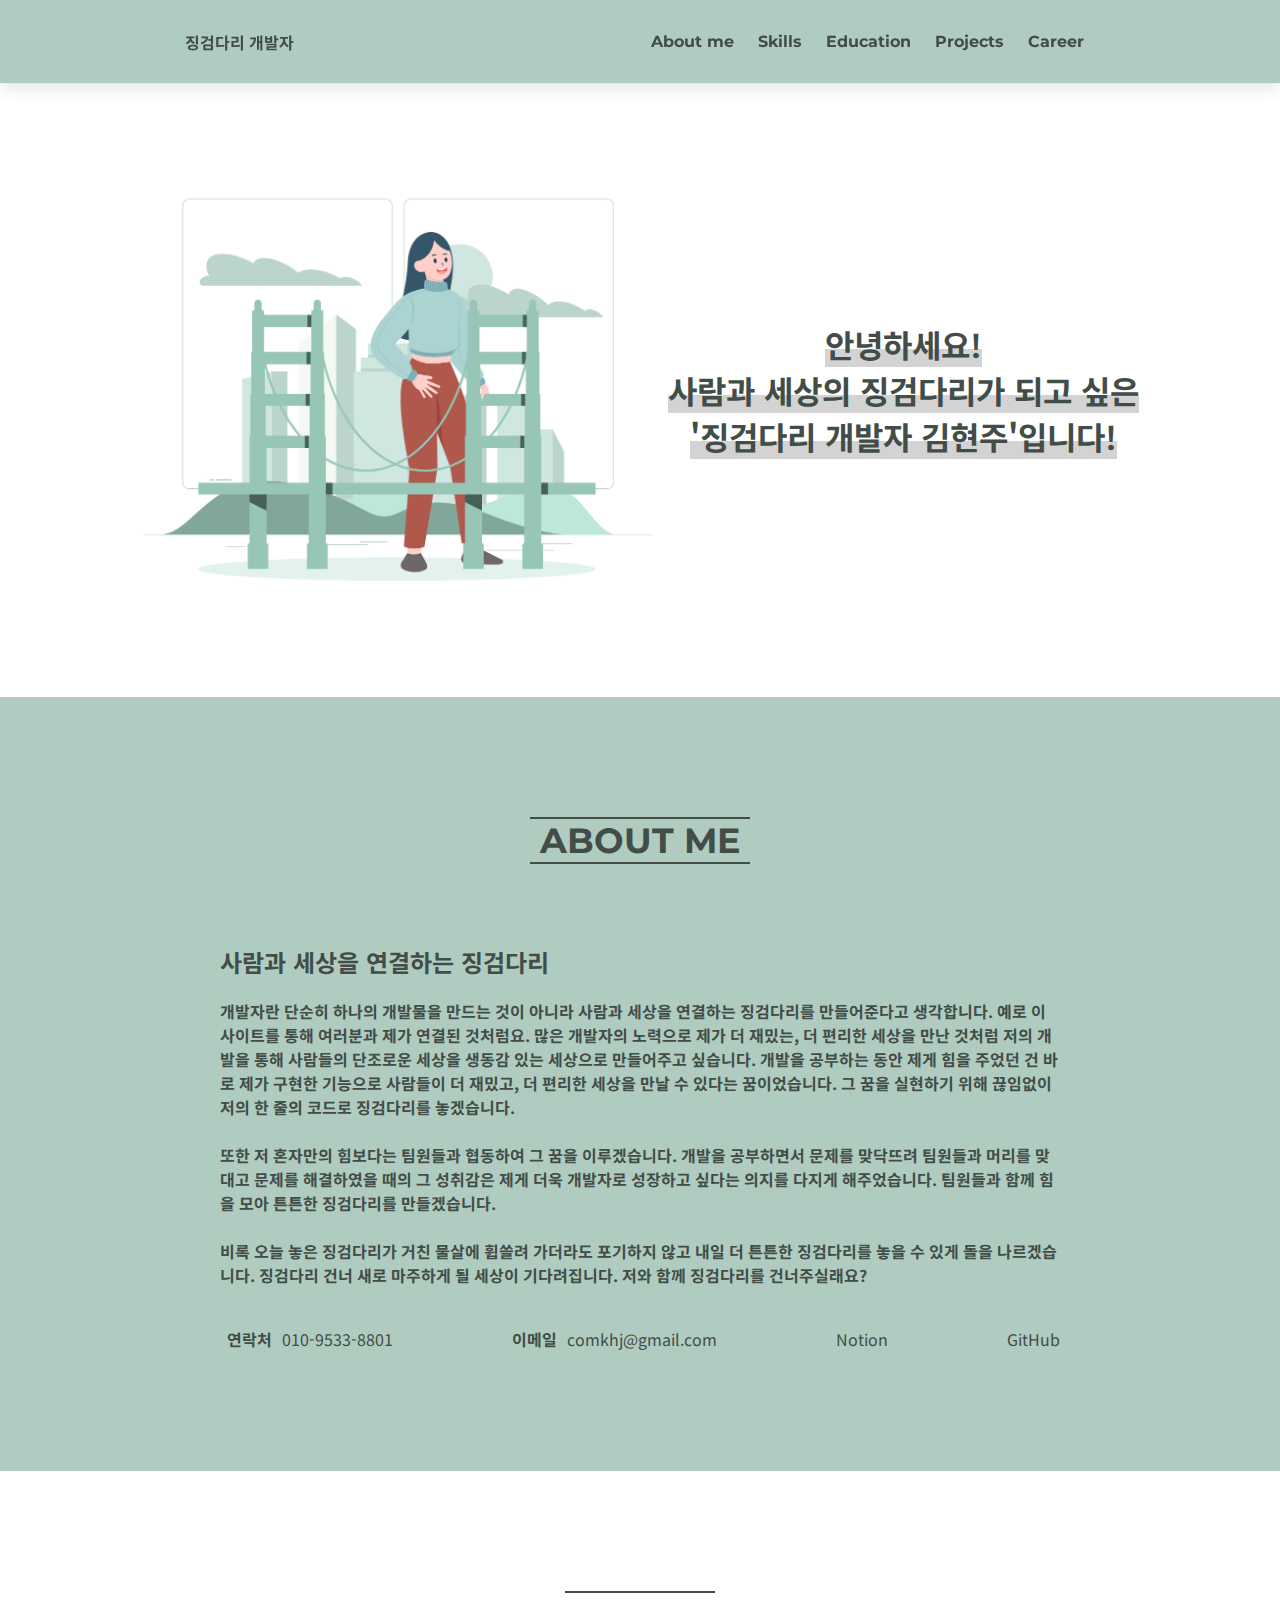
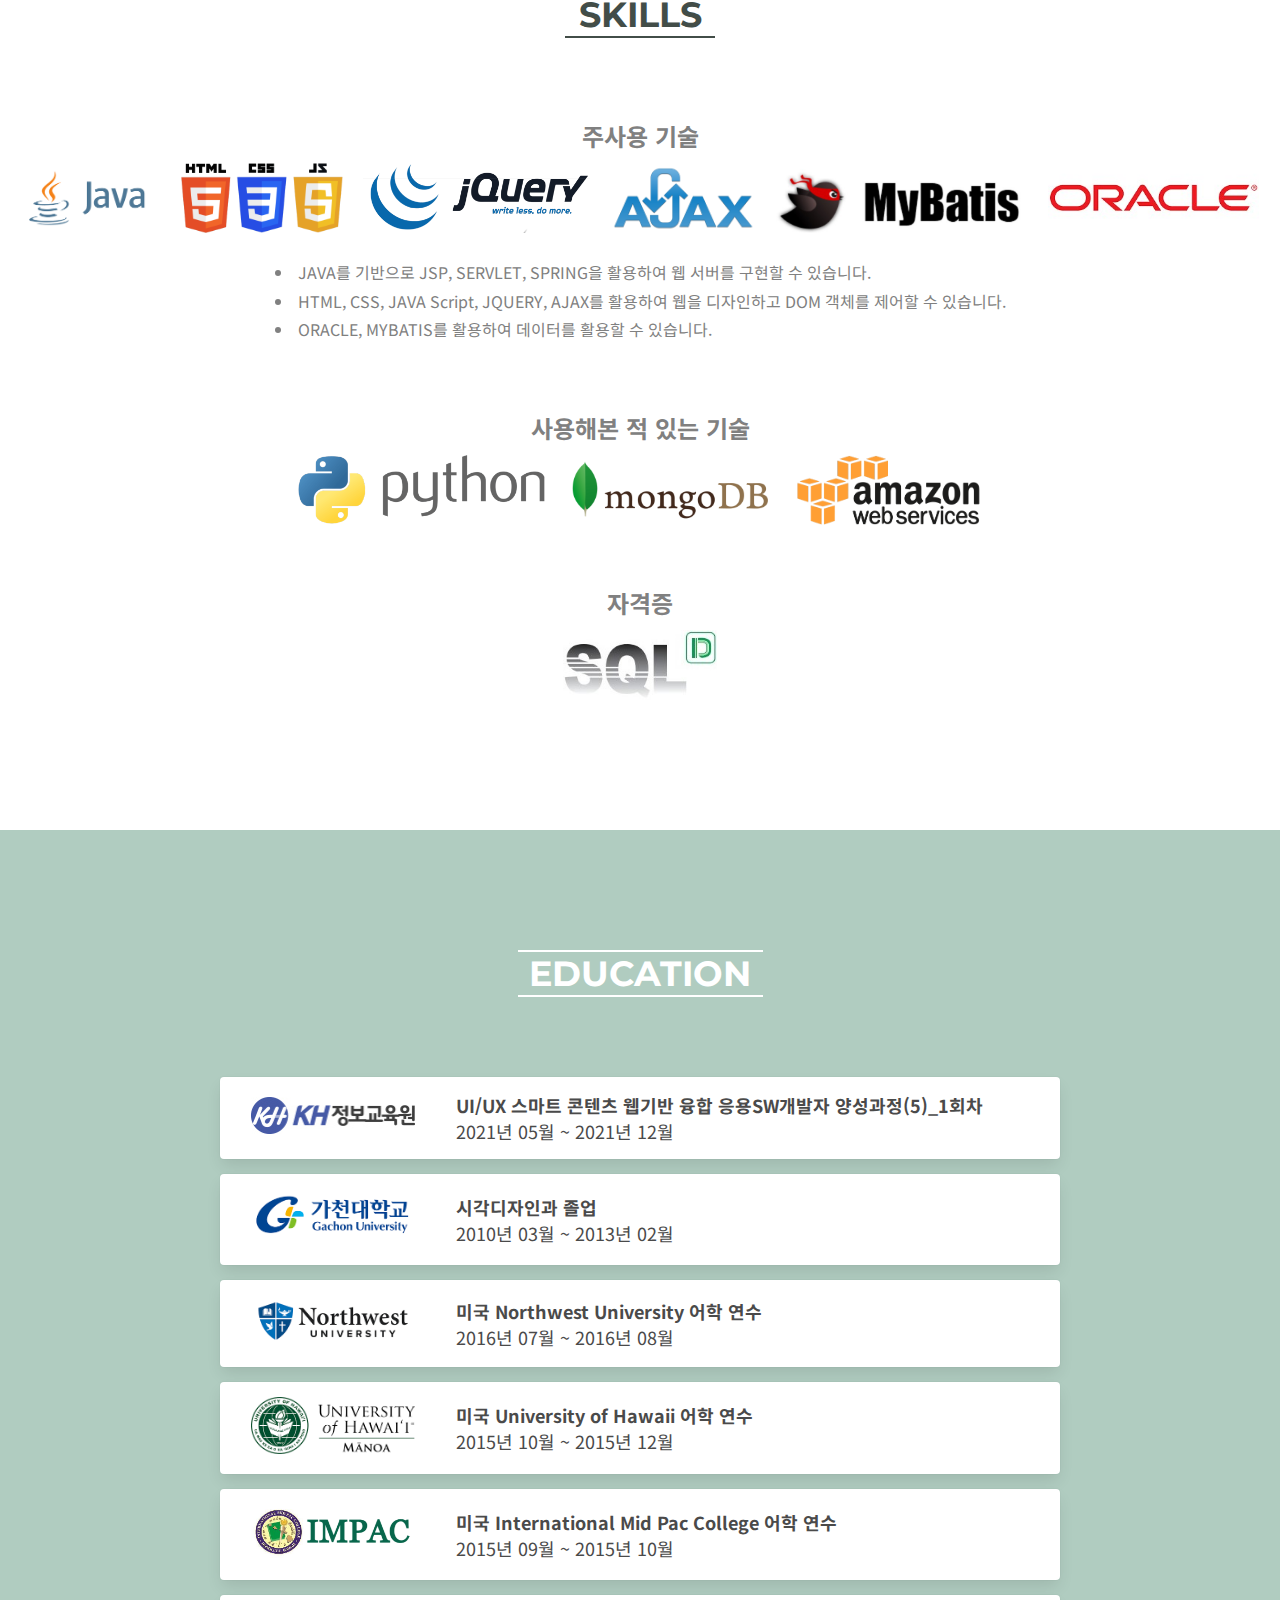
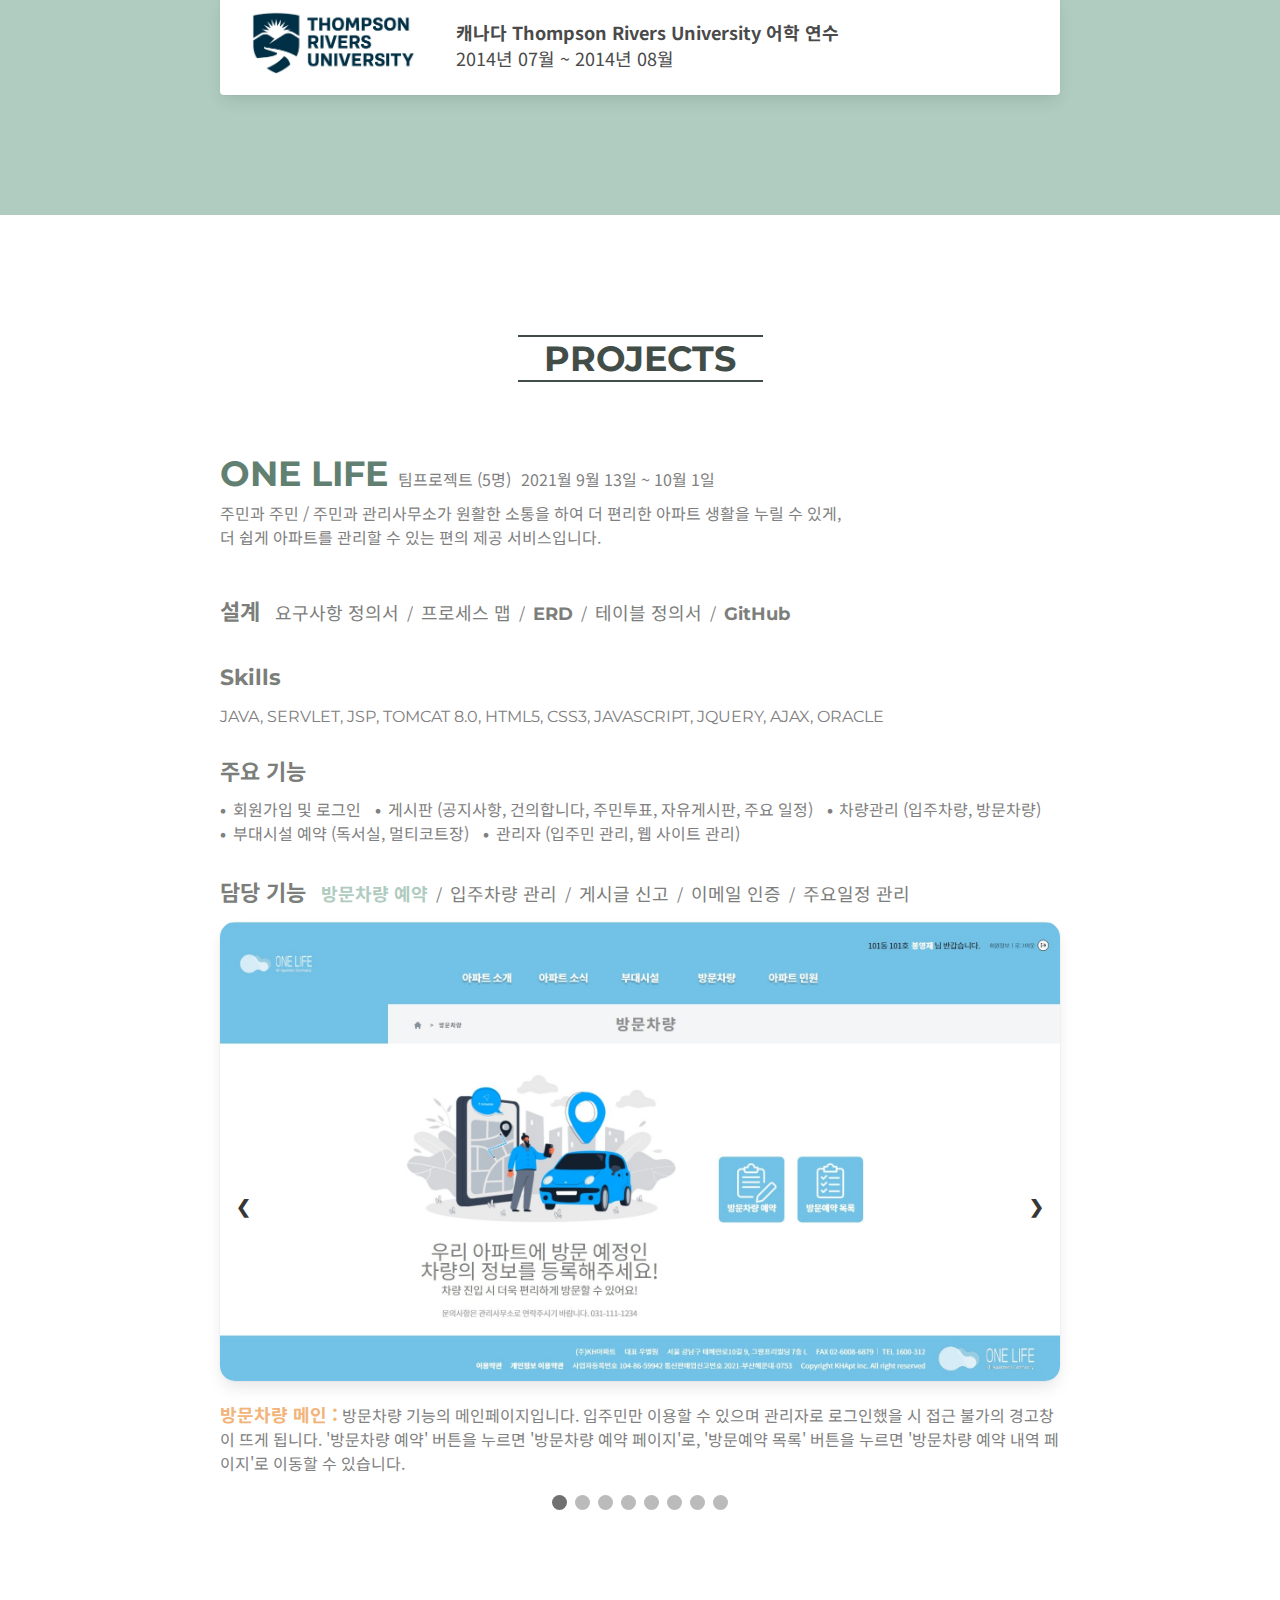
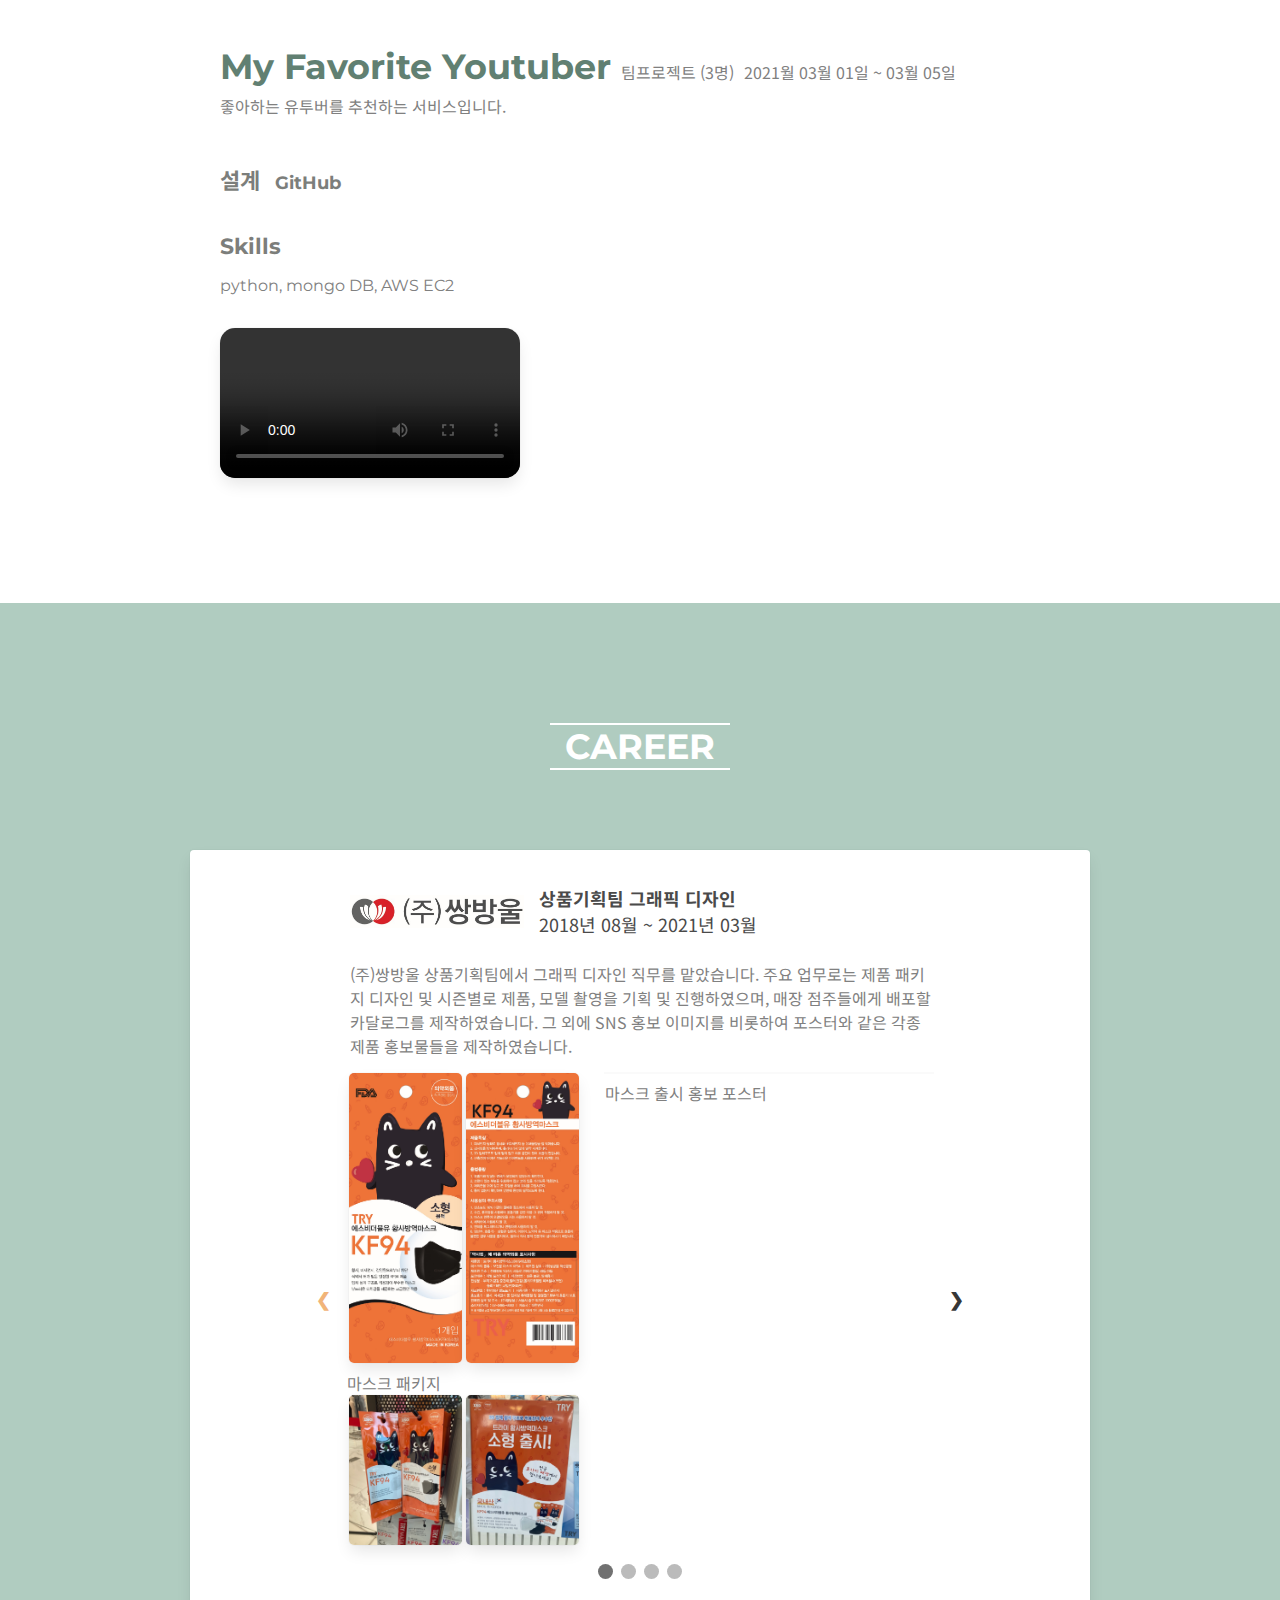
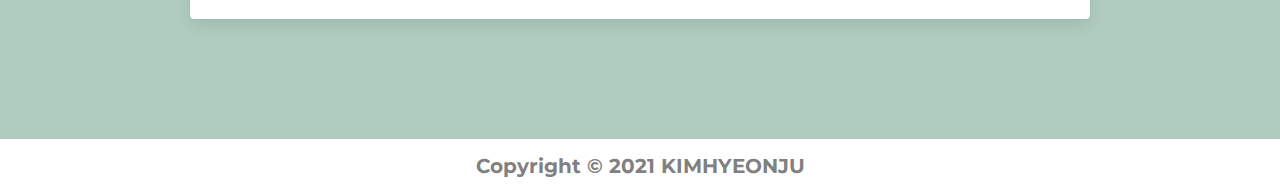
==== index.html @ 93ad5b2a "20211114" ====
<!DOCTYPE html>
<html lang="ko">
<head>
    <meta charset="UTF-8">
    <meta http-equiv="X-UA-Compatible" content="IE=edge">
    <meta name="viewport" content="width=device-width, initial-scale=1.0">
    <title>징검다리 개발자</title>
    <!-- bulma -->
    <!-- <link rel="stylesheet" href="https://cdn.jsdelivr.net/npm/bulma@0.9.1/css/bulma.min.css"> -->
    <!-- fontawesome -->
    <script src="https://kit.fontawesome.com/1be9c91961.js" crossorigin="anonymous"></script>
    <!-- css -->
    <link rel="stylesheet" href="resources/css/indexStyle.css">
    <!-- 구글 폰트 -->
    <link rel="preconnect" href="https://fonts.googleapis.com">
    <link rel="preconnect" href="https://fonts.gstatic.com" crossorigin>
    <link href="https://fonts.googleapis.com/css2?family=Montserrat:ital,wght@0,400;0,500;0,600;1,300;1,400;1,500;1,600&display=swap" rel="stylesheet">
    <link rel="preconnect" href="https://fonts.googleapis.com">
    <link rel="preconnect" href="https://fonts.gstatic.com" crossorigin>
    <link href="https://fonts.googleapis.com/css2?family=Noto+Sans+KR:wght@100;300;400;500;700;900&display=swap" rel="stylesheet">
<!-- jquery -->
    <script src="https://code.jquery.com/jquery-3.6.0.min.js" integrity="sha256-/xUj+3OJU5yExlq6GSYGSHk7tPXikynS7ogEvDej/m4=" crossorigin="anonymous"></script>
    <!-- 프로세스 맵 -->
    <script type="text/javascript" src="https://viewer.diagrams.net/embed2.js?&fetch=https%3A%2F%2Fdrive.google.com%2Fuc%3Fid%3D1Ik2FrjjGtsUY9685zKEGr3GtQRk9c-OG%26export%3Ddownload"></script>

</head>
<body>
    <header>
        <nav class="navbar">
            <!-- Logo with text -->
            <div class="navbar__logo">
              <a href="#jumpHome">징검다리 개발자</a>
            </div>
            <!-- Menu -->
            <ul class="navbar__menu">
              <li><a href="#jumpAboutme">About me</a></li>
              <li><a href="#jumpSkills">Skills</a></li>
              <li><a href="#jumpEducation">Education</a></li>
              <li><a href="#jumpProjects">Projects</a></li>
              <li><a href="#jumpCareer">Career</a></li>
            </ul>
          </nav>
          <a class="anchor" id="jumpHome"></a>
          <div class="topMargin"></div>
          <div class="introWrap">
                  <img class="introImg" src="resources/images/bridge-girl-01.jpg" alt="">
              <div class="homeIntro">
                  <!-- <h1>Hello! It's me! 김현주!</h1> -->
                  <h1>안녕하세요! </h1>
                  <h1>사람과 세상의 징검다리가 되고 싶은 </h1>
                  <h1>'징검다리 개발자 김현주'입니다! </h1>
                  
                </div>
            </div>
    </header>
    <a class="anchor" id="jumpAboutme"></a>
    <article class="aboutme">
        <div class="aboutmeDiv">
            <hr class="aboutmeHr">
            <h3>ABOUT ME</h3>
            <hr class="aboutmeHr hrBottom">
            <h2>사람과 세상을 연결하는 징검다리</h2>
            <p class="motivation">
                개발자란 단순히 하나의 개발물을 만드는 것이 아니라 사람과 세상을 연결하는 징검다리를 만들어준다고 생각합니다. 예로 이 사이트를 통해 여러분과 제가 연결된 것처럼요.
                많은 개발자의 노력으로 제가 더 재밌는, 더 편리한 세상을 만난 것처럼 저의 개발을 통해 사람들의 단조로운 세상을 생동감 있는 세상으로 만들어주고 싶습니다. 
                개발을 공부하는 동안 제게 힘을 주었던 건 바로 제가 구현한 기능으로 사람들이 더 재밌고, 더 편리한 세상을 만날 수 있다는 꿈이었습니다. 
                그 꿈을 실현하기 위해 끊임없이 저의 한 줄의 코드로 징검다리를 놓겠습니다. <br><br>

                또한 저 혼자만의 힘보다는 팀원들과 협동하여 그 꿈을 이루겠습니다. 개발을 공부하면서 문제를 맞닥뜨려 팀원들과 머리를 맞대고 문제를 해결하였을 때의 그 성취감은
                제게 더욱 개발자로 성장하고 싶다는 의지를 다지게 해주었습니다. 팀원들과 함께 힘을 모아 튼튼한 징검다리를 만들겠습니다.
                <br><br>
                비록 오늘 놓은 징검다리가 거친 물살에 휩쓸려 가더라도 포기하지 않고 내일 더 튼튼한 징검다리를 놓을 수 있게 돌을 나르겠습니다. 
                징검다리 건너 새로 마주하게 될 세상이 기다려집니다. 저와 함께 징검다리를 건너주실래요?
            </p>
            <div class="contactInfo">
                <div class="phone">
                    <i class="fas fa-phone"></i>
                    <p>연락처</p>
                    <p>010-9533-8801</p>
                </div>
                <div class="email">
                    <i class="fas fa-envelope"></i>
                    <p>이메일</p>
                    <p>comkhj@gmail.com</p>
                </div>
                <div class="notion">
                    <i class="fas fa-pencil-alt"></i>
                    <p><a href="https://comkhj.notion.site/KH-70aa231747044fb5869bf9d9c6d5b7dd" target="_blank">Notion</a></p>
                </div>
                <div class="contactInfogithub">
                    <i class="fab fa-github"></i>
                    <p><a href="https://github.com/hyeonjumango" target="_blank"></i>GitHub</a></p>
                </div>
            </div>
        </div>
    </article>
    <a class="anchor" id="jumpSkills"></a>
    <article class="skills">
        <div class="skillsDiv">
            <hr class="skillsHr">
            <h3>SKILLS</h3>
            <hr class="skillsHr hrBottom">
            <h2><i class="far fa-file-code"></i> 주사용 기술</h2>
            <div class="mainSkills">
                <img src="resources/images/java.png" alt="">
                <img src="resources/images/htmlcssjs.png" alt="">
                <img src="resources/images/jquery.png" alt="">
                <img src="resources/images/ajax.png" alt="">
                <img src="resources/images/mybatis.jfif" alt="">
                <img src="resources/images/oracle.jpg" alt="">
            </div>
            <div class="skillExp">
                <ul>
                    <li>JAVA를 기반으로 JSP, SERVLET, SPRING을 활용하여 웹 서버를 구현할 수 있습니다.</li>
                    <li>HTML, CSS, JAVA Script, JQUERY, AJAX를 활용하여 웹을 디자인하고 DOM 객체를 제어할 수 있습니다.</li>
                    <li>ORACLE, MYBATIS를 활용하여 데이터를 활용할 수 있습니다.</li>
                </ul>
            </div>
            <h2><i class="far fa-file-code"></i> 사용해본 적 있는 기술</h2>
            <div class="subSkills">
                <img src="resources/images/python.png" alt="">
                <img src="resources/images/mongodb.jpg" alt="">
                <img src="resources/images/aws.png" alt="">
            </div>
            <h2><i class="far fa-file-code"></i> 자격증</h2>
            <div class="certificate">
                <img src="resources/images/sqld.jpg" alt="">
            </div>
                <!-- <ul>
                    <li>Lorem ipsum dolor sit amet consectetur adipisicing elit.</li>
                    <li>Lorem ipsum dolor sit amet consectetur adipisicing elit.</li>
                    <li>Lorem ipsum dolor sit amet consectetur adipisicing elit.</li>
                    <li>Lorem ipsum dolor sit amet consectetur adipisicing elit.</li>
                    <li>Lorem ipsum dolor sit amet consectetur adipisicing elit.</li>
                </ul> -->
        </div>
    </article>
    <a class="anchor" id="jumpEducation"></a>
    <article class="education">
        <div class="educatoinDiv">
            <hr class="eduHr">
            <h3>EDUCATION</h3>
            <hr class="eduHr hrBottom">
            <div class="eduDetail">
                <div><img src="resources/images/KH_logo.jpg" alt="KH_logo"></div>
                <div>
                    <p>
                        UI/UX 스마트 콘텐츠 웹기반 융합 응용SW개발자 양성과정(5)_1회차
                    </p>
                    <p>2021년 05월 ~ 2021년 12월</p>
                </div>
            </div>
            <div class="eduDetail">
                <div><img src="resources/images/gc_logo.png" alt="KH_logo"></div>
                <div>
                    <p>
                   시각디자인과 졸업
                    </p>
                    <p>2010년 03월  ~ 2013년 02월</p>
                </div>
            </div>
            <div class="eduDetail">
                <div><img src="resources/images/northwestuniversity.png" alt="KH_logo"></div>
                <div>
                    <p>
                   미국 Northwest University 어학 연수
                    </p>
                    <p>2016년 07월  ~ 2016년 08월</p>
                </div>
            </div>
           
            <div class="eduDetail">
                <div><img src="resources/images/UH.png" alt="KH_logo"></div>
                <div>
                    <p>
                   미국 University of Hawaii 어학 연수
                    </p>
                    <p>2015년 10월  ~ 2015년 12월</p>
                </div>
            </div>
            <div class="eduDetail">
                <div><img src="resources/images/impac.png" alt="KH_logo"></div>
                <div>
                    <p>
                   미국 International Mid Pac College 어학 연수
                    </p>
                    <p>2015년 09월  ~ 2015년 10월</p>
                </div>
            </div>
            <div class="eduDetail">
                <div><img src="resources/images/TRUlogo.jfif" alt="KH_logo"></div>
                <div>
                    <p>
                   캐나다 Thompson Rivers University 어학 연수
                    </p>
                    <p>2014년 07월 ~ 2014년 08월</p>
                </div>
            </div>
            
            
        </div>
    </article>
    <a class="anchor" id="jumpProjects"></a>
    <article class="projects">
        <div id="lb-back">
            <div id="lb-img">
            </div>
        </div>
        <div class="projectsDiv">
            <hr class="projectsHr">
            <h3>PROJECTS</h3>
            <hr class="projectsHr hrBottom">
            <!-- <p class="artSubtitle">저의 프로젝트들을 소개합니다! 앞으로 하게 될 작업들이 더욱 기대됩니다!</p> -->

            <!-- The Modal -->
            <div id="myModal" class="modal">
            <!-- Modal content -->
                <div class="modal-content">
                </div>
            </div>
            
            <div class="proDesc">
                <p class="projTitle">
                    <span class="align-text-bottom">ONE LIFE</span>
                    <span class="align-text-bottom">팀프로젝트 (5명)</span>
                    <span class="align-text-bottom">2021월 9월 13일 ~ 10월 1일</span>
                </p>
                <p>주민과 주민 / 주민과 관리사무소가 원활한 소통을 하여 더 편리한 아파트 생활을 누릴 수 있게, <br>더 쉽게 아파트를 관리할 수 있는 편의 제공 서비스입니다. </p>

                <!-- <div class="domainDiv">
                    <h4><i class="fas fa-check"></i> 도메인</h4>
                <p>
                    <a href="http://www.naver.com">사이트 바로가기</a>
                </p>
                <p class="proAddress">(입주민 계정 - ID : test1, PW : user0101)</p>
                </div> -->
                <div class="planDiv">
                    <h4><i class="fas fa-check"></i> 설계</h4>
                    <p>
                        <a id="oneDefinitionBtn">요구사항 정의서</a> &nbsp;/&nbsp; 
                        <a href="https://viewer.diagrams.net/?tags=%7B%7D&target=blank&highlight=000000&edit=_blank&layers=1&nav=1&title=One%20Life%20%ED%94%84%EB%A1%9C%EC%84%B8%EC%8A%A4%20%EB%A7%B5#R7V1bc9s4sv41qtp9kIsAeH3Uxc7M5h7nTOK8pGRbtjVRLEdWnDi%2F%2FvACUCTQJCERBEDZqa1ZWxJpCn3v%2Frp7QCbff79Yz%2B5uXq8u58sBdi5%2FD8h0gDEKvNCJ%2Fz956TF7KXQQfeV6vbikH9u%2BcLr4M6cvso%2F9XFzO70sf3KxWy83irvzixer2dn6xKb02W69Xv8ofu1oty3%2F1bnY9F144vZgtxVc%2FLS43N%2FTVCDvbN%2F6aL65v2J%2FGDn3n%2B4x9mr5wfzO7XP0qvESOB2SyXq022U%2Br83%2BTb4Cd5ew8Psf0c9mV7KS2V33%2FPZkv47M%2ByX6Nf6BXl951FvyXXc9vN8WHOqm44Oavs%2BO%2Fbvy%2F3o7Qjx%2FTf15%2BPvt0NsQu%2FSKbR3Y888v4tOivq%2FXmZnW9up0tj7evjtern7eX8%2BS2Tvzb9jOvVqu7%2BEUUv%2FjvfLN5pKSf%2Fdys4pduNt%2BX9N3578Xmc%2BHns%2BRWRx79bfqb3jn95ZH9crtZP34u%2FlK4Kvl1e1n6G7tOPCZ6cvern%2BuLec3ZhJQ3Z%2Bvr%2Babmc1H2ueTcCn%2BAEuHFfPV9Hj9P%2FIH1fDnbLB7KXDijzHydf45eOlqvZ4%2BFD9ytFreb%2B8Kd3yUvxB%2BgkjlEkUu5kgomiUiZIXa9Iv4hewr2W%2BHrbF9K2WwXlvNNstyWzc4K7zSx3JbLzkpMZorlsKea5wo0352k9LEfZsuf9C%2F9Hf%2FHGRxPBmM8GLuD4%2BkgRIPRRKD8%2Bmb1%2Ffxn%2FDzjXzeLzfz0bpaez6%2FY9pTpV3mmD%2FP1Zv679hAYvyeavMzvXsbvzq%2BCHSD0MzcFE8BsnvKTi4STSw4t8gahm%2F4wTU9vPIjc5H%2FHo8HYGSQPk57tCKXvxh87Ts42PuT4wihM3wrSj%2FnL%2BAuMz9fxT9fJT%2Bzmo%2BSH%2BL9jL7l5GP8vpD%2BM3CORSCXh00CorS1mhPIBQmGAUH5XhMLRs6Fs0kbNaiswpbbe%2F3HQ2dXHr84jxpv1CXkbU2PoPRui1iQlyi1RhbOCHc8r6QQvDMo3yZ6VXsexhgq%2FxQN09XgwjlJdPaaaOfkBp%2Bp0mqjicdgHO%2BgGpu0g0wy7Hi5nERN7OUmPO0oN4eFaRDc0bREZfxRI9mYlnFT8BTfl47jfrFff5pPVcrWOX7ld3SZq9WqxXHIvzZaL69v414v42Obx6%2BPkuBZxGD%2Bib3xfXF6mOhk6%2FzKF1JDA55ySwBFI4AIUwJ1RAD01CnicEESiEOilABEocDa%2FP2ASxFaYlElARBKQqBsSgE4cIka8OO1ONgE8MvhAsGqPTJY%2B34ZvHsivy7%2F%2BfPJ%2Fo3dnH9zHzWxoJm7aOszBTh7z1jsPcck%2FP3JiRq%2F10eNf3s3Xi%2FjUEkHtgNqjj99O7u7mOJj%2BxN%2Fvhnd%2F47%2F%2BGbrKqV3pfztl5Rs4nEhnX0qF%2F7088yZ%2FluPPN2j68NldjT4Hbyc5XxvjJE2hF0T61eX46v7y4fqFu%2Fz46avneK%2BHP4bG5Bwmj2E9bB15PNcUfRzn478vH179%2FnDrj28eT75cb4bnQ2SCPGqP%2Bed0%2BerNw9Xm7gR9nbxznde3p9%2FyCpYlqXACZwlGUZq%2FzSLULCcwHYTHNDalad48SDUdbWKEyrkW3xNDHb3RpidGm0%2FM0%2FaAHHhXnjZMgsCIhu9FvpTRqjFfas4q1D63ZAGK5jKdwfg4Tb2Fyc%2FV6gppSo75EV%2FXk1RXXmey0ptyUQueV87KVTgFNyqbIzf0yjfpOPXvG6Wm5ZrPldR8vrHiX%2B1z85qPKbyRn6jA%2BE%2BUXiy6cZPtW0BZIVaZZDBG6VUo%2BVjyijOIJlSJjpxEyyYVDcKq%2BBErZKRFjfhXoCQxSmsikwE5EfWuzhoSCviChAvo3BDQuZECnXu9%2FPL%2B9NWPMH6MD5%2BuXm7C5VkEYSl6FfJ4ukqpCHvBUVT45%2FGUPHIK%2F7BWXeu1K7Pa5poQFFrmmvhi1YhiiMJU0cSKaeSVSqdh%2BiKstsaJhopADSgAlLKol6%2FIOm1LsLpI6UZuWU5YQGSOlFgg5WEHxcgnHAiEiOKkNSj2RXV12DVYz%2BWshS9KgdYarA9BR1I1Q%2FVTajy2%2BBDQkcuctFRFVUJEQETmOFGW40y3FZUiTtEpFmkvPkb2APSCXu0ViPbZ0qhqf5%2BOaejm6Airdv5kaTO%2F%2BjP5c%2FZw97g%2BHc5%2BfRk%2FDH%2BcG4JGdhm8utNXn378urifP7xb%2FF%2F04eXx63AzBKgDHgdSTZz00p1bPAiKyjnhPDNS2eNBCBen8Ze0bvIAD8xMj4e1%2FEN6yz844jwu5fzzdrz%2BdBz8WV4Pr38Pr89H68vow9BMqcFa%2FjFmHEDimIb0qCFO8dDBrxl2IrRSUsnKBw3QGuBenhvVpHaQR7g7V2RzlKgWt%2BFZ3UAwTaVLWquWOpkrhQujNJs0ocmOKO2lin%2BN6jJIErX4q9XthjI0ik9ufL2c3d%2FTS7MAkDUgpyEhayZO3r5ezy4XMcuycHCAyVX6jwsT49dP0n%2BK4gSCWVaDEYUwHioFClQ4VNf%2BQYyb2SZl5whbUn8BDwfQZvAhmjIh8NP0pveqe8oodw7bUcZwe3ZgE2mMgTXqnppL3FODNUkSVCNRU%2BoHj3mCWXcgC9IReqxO%2BTWcXJoiDP3UEchKsECjnvbjDBB3nB7ReJwgpt8IltQ6OESdMm%2FULMi3SrXAMDBQQKIwLcylOfHxFEqX24xsFZSTVmmqMzJ8PZY7ZoeWusO0iziKkhKG%2BeN0icnjBGEgRpWTEuRd9wAQhLkuPklAHXQrvxZLEnp1WBJ1LUMgK%2BAna6eK9gc8GuVgvP2wRh6pxRp1zB87gp85LOAzQLAe%2BeT6ZVVgHCBYYWifgU8NlEQYlympE%2FgEUlIE3Rw47gn7XDOQRtwTSAFfoMBhw55QwHlMGmFPdQZcDeoJsk7Ns3d6g33iQbhasU8g9cK%2BeKaV51%2FMhNTp6EZP1NgoSzgRcliUqc09NdeMjLXs1D53Q6bEeFJEyDH5gekcEzhfDUwyZWFGZi5IEkhYeJ4h4P3oPU9g8FNFcCg2qpwUUqvZ%[base64]%2BBsca2xkvKiUnocT%2FICeh6fWOKb0PHjMZlzdLt1WafKAfdnKIVntykaQFWZVvESdBVRxbceMZvW7E%2BqRRiPa5hSlYJOix5vpN0VwTk2VPWFQKdJp62HMGe5NTkm%2F2DFl1yh2ynsv200WE4fP1oqdcZ%2BNFwtsXCwQNGlUkJPby1Gy4HXrG0FGApV4df%2BVC%2BpMc%2BFUPeBQ2WvtsZTcBhoBKifdJ4xczqt3eaCKujFvFfwAFHNr%2BOEiaZ1dXEjKSvMYXtk6hC7S%2BkQdaUPTpAXCM2WktYZisTAesT799kQD7kZ49JE6uoWfrt%2FjH1%2FfnXz%2B%2B%2BTuy7sH8uJfx%2FCKS6OOS%2FcweMKSm5S4Q9cJpHhFmVQGQOxgU0itgwbOUeTi0AtQ%2Bt8yQQjujCCguLHtbc%2FipkPcsNsZdV9%2BeHP67tXn079Pbp0Pi79fPjz%2B758DA3iCXxFodQU%2FZ6yQUffUSup%2B2J99T8K32%2FP7O1oHBNs2ba0D8ntgQ504xTpeUVaVTbuhrAnM%2BfNGjusaPnBgaHrCnjitdaT9BKNoADcfc8zfq0Zwz7ON81FvQCb7WwwEhOfwB43BBGufu3k8wijh8qxbZuSnrX99kgpin1RID6YQT%2F4kPWo%2FbavM%2BjfNl9P5E9ZrASrSNZANEEtFUEdyVh%2FP3zJ9ukPXDcqJ75Ct7jF3vOzOux6voDn%2B07SZi3aU%2F1egw%2F3N7C75MT7c2XI5X66u17Pv8R3vCvtqS%2B8VFtk2zjhc%2FJ5fsiGHgklSQlSfq2ZEIUBU0hFSrYKogEWwKZnSWInLpb6xCpIzcKMx3hKMq1PkUqieEFFFT5g%2FiBCzFFMqLyETk7Qxlf4cW97oeDsBFJ7%2BXz0iIHGKne00gGpTrnP2QiwxvJkJgJZ9AujBsDORieBQgzMh24kZEBqOjsjITj6gkXbl5ITj8bbRmQ5ryEg%2BScu16WWjyTbApDp0kr5Y2b7cQL9O9B9HTeyIq0BBananANkunP4qwAjogq3nXHkFGPDLNljzRRtCwFlkUf%2BdHZ%2BCpHg1O58vy8cnDz1cz%2B8Xf2bn6f0SWtGB0PHNvfHAm4KkqOeci9Xt7fxiQ%2B85yHEzEpLRMj3MpYb98vWrq6v7eTfjqBzAFcT%2Bj58rFhjm3l0ReCpOnondvJFbMGrSNosGm4TOJoqvpbiVRDseFZ4FnlcEKdNxNBiFWyht1%2BpViULlxRM5YXQEhLqQSmVY7g5UKpD8PFCVmkuClSpVhC%2B8eWu1RvVMa1SNKtQIDlz%2FfL5cljqSkIrCqcuvd0OOy8VuXc9sdKAxbWK%2BJLZ8hHZ2hEEaMBhPPhFPIk%2BhGYxsRlz2mIaqH4wsnwLJedLGFAh2oKKpIB6laV15AiNflJtF2xNW4fP2Hwsm1S3V84wk8XkHMgJEXWtEjh0ZQK3N7mMuZRLyKIspMSGPCEr4y8zTKwdKNDFpWWZR4HwMLXfQmlnErDxrf%2Blcv5HLydMsVGjnmEynUGFAu2X26f5udluiPstiJOu3hlez74tl%2FHyjRKwYZmWACXGTaG29mC2FV5NPpv9Nb3CfMkByOSJ3v%2FP3kn7fIY32kjeX86tN%2Fub57OLbdcphw4us2Tf5yPr6%2FD84ccrjB0nsMPfzf0v5F4Ywy7NDhZnSsSqJwuaRwkl2iGmTXc22MIV4x9TQbBkrFRAyt8z%2B%2FyQjG3vZQBaI76ZBROegmQo2l%2BmSstqIMy0ioW%2BwFfoGzgEBa91tzgHljGMuB8SRosMcEIJnH%2FMBT8GdgjPkbWqLJhSWy4OHbFBY4RNSWLLjcE0oLDFrZncdMOecFhqLnbNz5OQjdvfVYkr11teL459r4v%2F91yy88YdfR%2BMvr94Z2mnNopR9UnE7dloLXCQllXVjN4oyCZ6psS1qdU%2FdkLkWZ260yVzLH%2FpOQxj98sR8cIAA0mlpABgltPNDg0jtx%2Bbw7Hughwr%2B4I4QlGReMMv976YRd978jaOKqQSVzc5NVwxKe787UtE%2Fluc%2Fv75c%2Ffr4eLf6ax1%2BuP62%2FCS31eRAWcy3a%2BYKNC%2Bk18DObhR1RMqT0jE0qE1rOjawAxqtUoRk64RsT4EtIiTX2CH4I3Vb6%2FSGzWUu6ESCCHI5YwS5OtCow%2B5cHSimfoYJ7sI4epQt8rFx2GAg%2BsV1s8lqug9r1oFBje6s%2FygdmwpBCuwTdRy45kQdjF%2BBztKKPLOV5rIuJm%2BM3aXrjV0HMG7E%2BVCkKYBpuKIcwKgKToAMX58CYFleAb%2B7sX7wuqfeOc%2FDyrPj6bZfGa5OgDY%2BG8cwpcs6RhF1uSJmM6kmTnUzVx%2Fmoxn2bG22BHdjYz1etICABkM6WkVAU6undnHHBGI00A9yzeK4dZyi8UJUWiJc653tW6i3wb3yPM69gmLZrspboNqxoyNjP31bp0eb843GFG7dYz%2FJFvpuZC0IuNGVkCvcVU89OHkeiYWQPnZ2FEUQ%2Fp5YlEH4g7Kgcz2bAYDtq9ZUmGsZSkmBGfu4LDCs2GdFvbmW0fhhauUxOZl3Sn3I%2BN1sqhprAdjmDVR4jCo0F4q4IWq%2BC2mujhzE0Y%2Fwu3f24vX4%2FP3k7eery%2FBi%2BTgEztmAJmuhkQDcPfhFlY%2FvlD325Zk3%2BbMcf75B04fP7mr0OXg7eToGAyAPfCDGDAb4OKwQ9EwfeiCe8oRXO4MONVrW2weLV8GgiJsSFQQao0dQXfaoIatO3TeaBXObCmueeudpduIAwUqW1tRQLLB0qHWTIejq9MjXqePVRp5WP6q81bnDLb67J0Cgkm9xQ1jjSMd%2BN%2B4KEhW5HlTB1StTchqLpqZYmXYKLQvdIeNLr2ZNY7R5olg4Jmy1a1q65xlB%2Bxg0gXbIgSK%2FrkgHLgaHBgML6rBh082%2BDqvkCTcuGpZVdJr26mDHKcf3iPD7i6S36uB8p3V%2BL8ThMCp26uxeRPb4IX3ssVXVhOGQzzdhfjuNsVaX46v7y4frF%2B7y46evnuO9Hv5gKZYiM4OfU%2B6K7scNJOSDkVAHM5jpMLGWGVzl%2BZA9ucHnIIZ6uMHMChpruUG2eU9T8jJ6pk7xc0R5wXlPWXXCbjV33SkV3UgvjdVGbtrukHvjoyQCGGfRQJqJ86YVXj8XK2QobYYiiWOFiDVJjFyK2dxOnsnAKexaCjxBbOXCuH6RgqZ8H%2BG7oQMCRANuR9FAnfPB51MxW14Uh1ii1O%2BUVbpaLu7%2BaZLJXQ4x9LkMEzSyDkJb8bsplR1iRW9%2FFcOaztERwm1bNX%2BCUNeHwIZZK9V2zro949rU8zi3EyQKNaYNYMfUiO3vatVTnS5stPs79rUma1M5td%2BZHIFz3ERBSl8ZO9RIj7lOlky0QsXQW%2FUywmkx5EBC0hWqAjz%2B3mzQ1O9UA%2F2ItRxsWLrAAMhw4qpEqMbJFvuTCgGI27oQwHj8E3GL6ANfQ64Ccvokgh8arkS0QZsi1dI5tlnJo6qfjW4NnRTgwHm3RnEkboq9p8Nz%2FQS6D%2FGsdrRjnTwJSr8K%2F1itBJwj4rBhspQJqMNiBdaxVszECHq7KjDdHZuQ1GOBcIF38i6KDM4Ch9V7GP8g2UBY2xENdn9U%2B%2Bv8HOeosDUplOzfNR00CWYGORFQha0rM6n39mQWGjWV8jQOW2phkoCBZ7VC1ZH7UGWBAr4AiCLuLtIFQOLzfi3ii4kVBUBlimnnQZK8RdjLrIjcUcv0OqZGtpNOqOWyRkkWGyNzlZjq3HGxVz0HRUjtsu4waWok98cr4XwUorHECDTZc28lvF8I5%2FpuUREnswWR26CL098KKS9tCnrnHTFKFLTHr89CfBJAXkG7wiounrm6VtDisJWmtiatGjroiYbGMESxTmkK3qtxx1TI5oO5Yq3Z%2FCcC8AkkVR6WRfhsVR7aQeW1EwE4jTFGdKtOLAuhB03Kkck06JcFV1giDAVpWoXhyaAmZMsneOeR1BrFoaJ%2B4tHJXtQi5P1FNqTWarlOTSOxx273WOIJe3NrGBhHB1h2RscCsDym1wgBKtBC3YYC07oNm7H0vSh4YWn3QHaIrQl9CAEz0k4dWnbAyWAoOi6x2JGD06FBWUcOS1wnmY9MokY0y1uagxvS0ZwjR%2F3cJyUCiCO%2BmQPytKEJ450VnHNufHYuygxrpTDhnYySvc5FfZVuF6FyjlDEDU9jVWV7nQsCOIkCsTrI%2BLUQn26lojLpJngsiLuLfNINu%2Fy9%2BApLx0k3IvbN2ZR0Y0xpfdKNwEPyx5mjcAKFW%2BPEn8hLJEmi4QRSnOLHjPvsyJPAKkOA786MELB0CTo5O1Od%2BXQ3QaEYC4GImYk%2BvQiBiCzoj8h2vRnw2ojFM%2BRqOVJN6ifw7ffHoCC1I4sCDqeYlpsSVCOnFVkirkoUAZpTK1iaAF6znZqzhQaUhdISi%2BNWF45FjRDKqSWUfmCaiyUJjC2mLzTM5RnKvJPRdduHX1ujG7iub7vRZYzfLXq5GyvesCyqGf9sOhASthHGMY9pMDIxuisWFW2ELHxZW0eNdCDkWmwmiFhTbYAFG46D2sPQ8iw19thkWDZ7vp1%2BzgeEgXfVoL2hLFCquqmlD7YamxvLYFz5kcDBpVMz377uHsZY52b1tDt0JyzTaq86gu%2BVb4Icwt2loo6gTFwglJwoGU7yh7M8QCxAo2ytZDqc3mzszwsMcgJJiVER%2FIOtf08EFMe4vXkInLHlNfCoJ7HEaU3Ss46flLSSYpeUzbL9JWlPpNcWt15KUY7TdRls8G4cX9MVX1FhgYaV4x48lxuJ4gMRj17wDTGhxPZXRtIgGumh%2FyZANDtuALBBY9Vyj5KMkePa3%2B%2FOnDigH3JSyhttMbl5P6TYkSCmGXOdxtom287D70CFyXQvdhW5wIb%2BiQAIPdlCDONS%2FY5Y7XPzANwKG75F306oiIyKM52K49L49mGOC8wNzVcvdlzpE0aNdNU0DIudEanrBWjEA1YTwR%2B0azou7iNJo1LjeOJHNNBVcdu4PLFl6%2BOa1DLghXpj2gVBZypMaH0reSWtHkUnycCHfabfStwWnsnTk8G42LdvMC7cGNuLDDkO%2BCVMwFbqqCM3s1Z82%2FYRGT9Zz8NHlp2tD8E3epOcxgHmvDMHY1H2u0pOwycKRapNw3T48wbH8UhuItTpfKsgIgnY4t4cXQjQUO%2B8YiPJOf3usivrQTGm7qh2107gzBCrDXZEG8LQlyVwx2NG0vvsPpsVCRO7yjumZC5h4KZO91n4UGJZBhIOriAUtD995WqVftcto%2Fs%2Ffq7YG8P7lFVH8QeQc%2Fd7%2Bya7y3%2FSPxumaLQUOjmebpGamOVA%2BQ17W%2FP0X%2FYY8QllT8Keru8GiFQOYDSW4zEzMV%2B7AfJ9WQOEJPWTnhDeh8YzCoE2dZi5WBuCje4TGfZNzLZxOfPzGLLRmJ%2FnPZFhY57sOBF%2F9wGLvBvgdEUsZtgbQ9XMzGa7XEepPJVmSLO4iX6ssCpWCXZB%2FSJY7PFD%2BgiAXmAIBy1BrvdEdu2x1FPzsr32qIfuBAfI8ajvthCFrjwZvih0%2BZ8AeyvCimw0l%2FCjdUt2%2F8yJlp5CbzwZSLhBsBGQCtTbhOEbXqeqKyhmstos1LJOpwGh9ncf42sWsuSr7KjwrQcsBTD2ospb4ZMCYnmj796%2F5wdH%2FAg0ln80FgD4ZqDkWtvI5dXd7usv9Pkw0LTt%2FtSpPE9gfkQA5tdaqQpwX5hfv%2BMfyEL%2BgvaJcxVCAyYRDW8UDPaYvaDPCZSesCpJXz2JxwBAlnQRy%2FGAIm5QTblIQOFGIQu9wprQi%2BlosF2%2FrLJ3u63pgI4EGHMaPkKihtc6r819HrFcfTayCiDotm%2B1nTowq%2BKL%2Bt26uQmBbO6O4TGt9HsB7NuzvrdB3%2BNAGCpLTOt7Fic%2F6%2FvqCnKzvm8%2FTa0zdQDA%2FZ6nqbGzkSWwzfqefYlnfW%2BdvneF%2BcGu6XnMgRmYUC%[base64]%2FZ1CrJFdx2GqYSF2zYCfgQLx1Z9wwMJwoqwcWnFh4dqrnU3mv0Sy2yYWAyxBvNYy1BqJks67HZWoB5rOUvcpsO7DxUKs3LNKwg4t33rKwrYRVvII6DkutqcA1tTIymlFsoKqNPX2mVblBU8A0ZWFLLm4SnLjXsFn9ulCf%2BxBVlx0Ywj42Y8MDoQYC9QRBdFslpfutnptkua2HP3E%2F8bSwmHFSCQHdA6RN0Q%2Bld7wgbaolab9lXH8emlO0%2B9QAG3nyeMHI7a7SZY1B7Tc%2BHZtsIzCkNeeUAmtqvCM5whPrwBSbVJ3GZzGdplLiHnMxuXnTXLkgHbe2PLgGvkhhIz%2BrXOt3aNZG9bcGsoy63GBqLWPnc9tybK2i8vy7UkH6peFCK%2BU9J4UHUgW6qaZQhAjcMHonwi0Z7uosfHFkiHv8iwb73JxTIGVpOL9djKjEdGhuxXe1OzhrCCFguwcijZngJMhBUDOgQY6Kh%2BY8lGzlr%2BbS%2B%2FsfhySUtsu%2FASUdtCHlI2LMKhe7fHwgyexGcKFddJlDs%2FnjCNEZqMo7VmwlRFt8mRPejZPOcInKVU7VuXJqUJEJ9s5BIdPs2wQfl3ixKmsmC0EnIx5z7jAOCgrmYr1XqLkiHOcXF%2FVX7oKVXH%2BbK9giQLC3kkgCYgQgWeRrPD0gcTmQNPGBMM0VtruMQ2QfUldQDtGoU%2FaGwQa%2B1z1w9i7Q1WG%2FO7N4zH%2Fd4TCRsYXzcLgF2F0fCJZOKl6RPIjrDVpKAgwx%2Fb1jHFcWxx1zJaS273E2zBbUNr87rOPFr7AMdB16qwZl1nV19KxT5Lbu4sRU8hFs74qQzsG96qYXXMOajmYYCGRkXo53VZrLNnVwU3NOx3DTTBc6TpY5tdhwdSioPnnw18%2FcAErRbefyIdHtDCB%2FhA7OrwqFicmTckZuICtgqoNfvKc1SCC%2BBCW0r1ugBPJXSUhcWY2xNc%2B9yiiRGVv93uLjbv7j6VNJZs9duyBegVO36BcflZrQSVq2rp3rzM2aIAsT74QwQqbOr1h0QQqMEoI%2BguzPBlHSL1KY89USGYR4V4fgkVInMJilyORToAkvhaRlKDTuAkcQKzOmhWweHr4%2Fu3E9hQx8aEZwFo8ZfWOnb4RGCgAbCYEv6gXXY0gBZT2g38z3H%2BudbCgFnUCvwPn0ghAFqCAH%2FQruQotAXhKTcMRAEPeEKAodDqWQJa5jBFSDa5ECo3FHs6lo5DysxCXLUb0sGvz3Zh9KZfgDGwCrwxIjwiMfvNXsBxZKQ8qEEMpae7dyyGIe%2Fb65FCLEih1aB%2FxoZKmnYcts%2BzL6j%2FQK4v8hBQ%2F5HQ4%2B4AHozWlLGe1SvPoH9FDORwFtaFGEhvrmS3KOWgMf8qSIwcphCN0PjteP3pOPizvB5e%2Fx5en4%2FWl9GHfCThAYU586s%2Fkz9nD3eP69Ph7NeX8cPwxzlrby26V%2BDnpHerdOxeEYI4XvFJQ%2FqcuA6uvaS1S1Z3srySQEwg0ymwdNd9ZON8GkJ42w2mqbvKPsBsiFuL5b8%2Fv9%2Bxzy8Xt3O1pa6mStf9Zr36Np%2Bslqt1%2BvjESf8N9pszt7%2FcM3luFHxXeVvEnoLvssA9l%2BKoUfC5S7ATqhV8%2FH40HH4LH0%2FX7xbRu%2BuPV%2Bj992F7Fu2F5cAiA4HHYayvrO6pea1MUo%2BbefSJa4TTsmOmnqcWKGNM8JHP2THz%2BhgbSSfpZ3agsQL8nLFySt1Tl5h9mjgZlLWzOCAPQEZJ6DcWKap%2FJVvEz0nyIKCZXk4PTHD6%2FhwL5E3h74XtYll7R7O1OmaW4bLkmKsTkIXEQKYQ8vzUCKXZq2mSGoIG7%2B6iJa7Xs8tFfNgFR%2Fgq%2FZcWVZfLwusn6b%2FONIvvmrahqGcsz8aSNfI8sku1sOfeiemj48RM0sQognJxsUE9ZtizKUunpm5kLyWEuD46YmNGmZAELO42JySH1%2BBTKzPNwmWshbf2ufXPcS8T2ZzYuMFRyIlNSESxiYgoNQx8qZ4qZrPYXWw%2FqBWGHqWxMZfNiij2rTqbJVziKx4nWHu0TYIdSxUs11D1inZ6TJMfGuur9LbOYDwd5O22tIBFsu1rXMHsYOxu5AaG7S4bh1og%2F%2BP8vl8OKwtxm2NhYyOA4Mcxgslvf86KlauoCmMjykVxAeJMaEZreuGWDjsr6tg283%2BqSVEDlyC1EDD49MUOgdsVyEDaIWC13K0EAoYCUi4LWzW3uVZaxHA0tnNZTSKbOEEjz3obyVvZ%2FwCZXtplGdJoNWuupBbVT2vPDJCUYVEAMH3PvHIcheSIx9AHQIN%2BFBx5olWNuvLLwVWzFfTiet0gStf6TmQ0oK3kMnd3dmqm%2B28%2FfS0xC5irbGOOFrAro3eOFpHNDBK7khcEygyCAsNKZFRTutusnwRqb5wEPTkubzSBBGuUYAJjQWyD4bVE94YOPuKT7YDqDWHV25mcQfGsAM0FAbP91HUhCkUTGJiOK6HJ64Kuu72M%2FeTVr8QvXc7u7xcXdXyuPFdb1GLu9NWnH78u7ucP7xb%2FF314efw63DAsSaMSKxxyHYa1dVQkLIwhmCNfpsGFqAhINrFVFdt78RKpKsKK%2FxTft4Y15LUUzElUgySsRgTub4hdgIXhfKhdGQ9wmn5sGE8SVXycImZp40J%2FS9AkwlyWj2yjD3P6GIpIaoqjMj0KQqSZ54gT92fK3jmA2o%2BHjlgBLIeaQlFmBLk6%2BQgE9UQVk7fNFW8gPyCGib0UPA%2BVCyixH4RNi12lN1pHIU56DodCJHKtoxA0wKxRgzW5rs1tAGz1vEwbgH6YgisLiHVlI31NTjIhyBN1tcsl%2BuT9ZOh2KJArRqhyZcFdKaIiV86iu3Sq2MyispiAnrKoGwIs6utlUR%2BJ%2FHcw0Ra0dgH%2BoCWjYogv4Os9FoJ0GnQrWGpzAGwQyiaOlAfdYKuzmQm6zIbkduOs8I7ybkdZ0qgfm76nhApjD7yQk1CZi3wXNV4koBWEi1rrApDtegZugVgI%2FF629MvuxQwRD2FVzwy1p%2FvkGlLEbKCHzWcDFSzMsthOy7a%2Bs3KKJclxb59s3kHIiMs3Pvs6V8o55z759Q9%2B%2FfWz%2B%2B3bi1cnN%2BTL26fS5A%2FtmwHPQ3mX%2F55WL%2BCtXoBwo9VrvqgjqwdvxRkjtgBnkk62VdugfbW63bCRtez3nRTsLpIbuAICBLRu0BTozqwbNNheTOkqPnZzDga%2FncKPXOMOhoJB3PY6GCy%2Bb04EKO9GakcUDMjFeDAa0YaeZN5kNnR7VGjBcVsPqzIlGq4AcvFd87532A0QVPXYq908kE7ETNaPVz%2Bhux2BxYpiRaPGIYw100Ff5fnU%2FZxPF%2FMAvNDxm5xP8SI%2F0JOLh8LJSaLVRyxgpH2cef9JccZpCmCGmhFy%2FymzHBG7MqRXJhMVCkATeLopptNNk74Uh7nCEwbFzTEPIzo6MR2CCjQj9AtH5CJ%2B4GLgSXvLUdiVuqpc3VkajHEwIBTRK4i2QHZjXkEE1PgFk7F%2FRX9Ps14maOXpN5fgZdMHukrwIvx5fyi1x28ECPipxcqg1KHPQ0t1QKkRal%2FLsTeaY6sVGpk4siuaQ%2BiQY2x5qlhSj8OcRom8hum1Hq69oCtRbj%2Fm8BCYxpJloTszTWiAZ4DdM1BdKvXh6RaEUdIxmfWZZ%2Fs9e%2BkpEm4ta6izKlVRsbQFYGVToiiSRf9EdiWKkNMemmWxMpamil1DlaMKqErjCHHlek%2BFDvN4ixGZ12EH7bfKg0%2FsmpEQVaBP5PeZWMn%2FvA2PmDdjjv8VjDq1mP9lJzUiZFc4zR5852H6VrI9cu1T%2B4fcIhIBa%2BcrjsEu0GEE7Z03UCWqGCT6NAtFOfzxMZdUQHyhpZqItUCrZ5T2o4YtFl8ABlkrLrZIb8WmSplYRSzx9TFH4%2FPdLQ5jVHOlvIrlG41EUTtjow%2FUEyYamadebqCfSj1ckCBiPs3J2OIgjU0e%2BUs4i5FV5iZ%2F8h1aVFhIVNq6PertuD0%2Bn2CDxkK2FAW6kRZZ3wxZt48I8s7GaZmMNO0h6ko2Lhfr%2BcVmsUpmfs9n9xvd4kLMr%2BNC4hC6ZwB2rfmRMFS2VdagqU6xKTpJ5wumKetsLG%2FslW%2FnbpW3luRzYfOx6f0f2ku4vCBCkPmC8Kd5%2Fq4DgcQ7exXVS9myqeYRMDIfoHvVqhrxY%2FFb4wnbh5N%2BDLw%2F%2FTwb838YLo7rGQ8IsC0BgVX6GUkXG5FlgQSCqo1VE9l3WuDYR4njqzUIQflezRInKmV7vKRupEna22H3tEWagCVe9nWc7bgs0DCJ1Vend0OI5pUfOhVEQITmqoJogQ1D%2FnSKCMkWKCSqeVrwvbLET5Bo51yDwz4TmFnNq%2ByT5L%2F5wqJkBQ7zxXvuiIsqXzaPlCdHO9AjtvR5WOVlSXc5Icv2C%2BZPXhUF08xsGraMXQ2DMIrZp1%2FzzrNPgpBZkH3Ch9yAkUuAhKzYVUlH4Mo2YV0fLu6qld3JVx3CZOmLLJaRK%2F%2BKy%2Fx6j3ZBfP%2Bk6wLRD5yT6k5MK3BRh1oFFlSlF5gPQQEghaA7e9sTzYDItvREI8ShzkJeuqRbon1OoiOeR5Rt743gR1YVDP2cLl%2B9ebja3J2gr5N3rvP69vRbPjaywJZv2kfbXQ27Bb8CAEAAP2csawgfvKiTz8ys0FS5IQE16BulVL5efnl%2F%2BupHOETBh09XLzfh8iwaenaRGcKYTGiTCbcUZ0RYVeYk%2FSFf7yj6UmxCamKv0w2422XI2eSz4iDGcfJXRu427QD%2FOdYVQ99NXbRSNOUU8tRTesk42jbSUF9QcXFRhT9AHNfjtnsS1znCQPwUAEaJDZVRzhxQHkogDC3iTdPRuHmFcJo6bbnHxgqJHFs0XCtD1PJ%2B5uRjXsJG1WuWj1Lo%2BpR%2BB8Zxs2VMLoEnTHCCw3GCW9i6XeQEtnREtXsIWwNAT%2BzqHVaejy1O2dZ1Yptd%2BDWd0k6ZcKscC6B%2BRww4Qlikl80LsOumIDdOSzbW2gY%2Bjeg2KagOWXnuxvKvdU9dP241%2B2HkFYzNmKYZMEOzjHNIiVPuQMRpl5ZQG2njSigxGQGPKQ8CcCYxnNRRMOmujjt4OOaYeXoTVmnK%2B5m7ntWt5LBDPnUTeVrn2dVpwJJxLu%2BUTfmbjOL%2Fov6ctR96Zs%2Fa%2Bfjvy4dXvz%2Fc%2BuObx5Mv15vh%2BQHuKgAdPgygncB4FpkLaEH6mFnAZQV9wPMwZqVrH5s300EaoRUjwArEabVWQnq0khtwbXQBsJu6M5Xkfrn%2F8NNFvx7u3%2F%2F4P%2FdF%2BPj9zyVkaneNzZQzcJEvX354c%2Fru1efTv09unQ%2BLv18%2BPP7vH2m%2B1Bb7KcrH5xkaeiOvo%2Fmk%2FHhj1dl4kNMgR8N6TpO1T3o4Ld9n3JbRfG4bTCi5KHlXRvORAUZTkG7Sz2is18kSTnMrCLd7NsvlJ2dKlhj3SWbV%2BDB8LIkTzwAEpm9h61DfyDYp4FEsgUpIlhInI%2BLCzNDX2Pi6%2BfW%2F09dTdHkcni6C%2B1f%2Fe3u%2BWEP5FeMSaYmgDV3fQyVy%2BSF3E2lR8%2FLdA7lazwsCqgv6wt9ij61KtYOMBAmzmI5g4p3l5KoGdozygXnHtO09%2BfBkO8NIkGSdmTmPeLyJdqD8BSu1l%2BRYwWgh8PhlXDiD2elGkc4PNz7d0uESHB2xcaI7yK5ApMghwn3kxdd1mu%2BmzlqCFBZ9pzdvQRq%2Fmp3Pl2W6zJaL6wQvfBHTZb6OX0jYfXExW47oG98Xl5cZC8zvF39m5%2Bn9Eiag2ia%2BuTceeFOQxnUMebG6vZ1fbOgdE09AWt5aqm%2B%2FfMHq6up%2B3glhIISd%2F%2BPnKp%2B%2FVtaBtDheVoN5RqQKxMqrxD2r5IUno%2Flin02Yc5ICinEXyfOwlHIFnaSulCvUXN1T7epiHpGCPd4RkVGvOAq4G0Uk4m%2B0i3sk3C4UnqtjBYtEF%2Bbs%2BNRiFcvY0pyOLbvHQ20qV8HaFtvKAfD3BMoB8AeNDcKufe6yTUzN2v3d7JYZtum43O6Y4v9yNOEotV9RBlXMLo4fpng9YCqBvyJrg1v%2FDc6UVtzOuIUlbjk8jEJpXEFnaQjSfvxWPwQawBODH2QVNdPbdYRkQtLi0LSv0xNmUgoXdZSEaD8W%2FsDYyFiHYO1z12eJQMwWHS%2Fl0pnayaShqYXKFDkhGK9A2pQvIao7Zmh6bnFeeGqjijFnNguXJssJe%2FeYhY45fj%2F%2B%2BSRBfm9h%2B2Kwmjd8jhNIdwbPK8LBeMIap6HH1XYR3sYepZgTATR0O6IhW%2FdpSJXtOGkkb%2BY5chx%2FUGzoIXhQ29ET%2F%2FJuvl7Eh5ZETS31Iot8%2BuYv5xFbuRSW1K9ytEzIBDD%2BX7Y7xqXdPBkINq%2BYZXn2zAnN26UhLzbPUQl%2FKW8CKgh%2FzBGjKpRh1oJdlb0q5KqKeiDvy44VQujXtnYUslZV3jg3DyW7Jdd6VG4uanFgNfm44p8U%2B6WK3U65Lk1fyY4%2FPZPVuo7OnNrOi53JYwM7hUqH10bVCgkOJboXkYizn3C%2BD6rz5VNI1YcjRvJ7%2Bv1ICG5Y61HYoi8rFm1V%2BR32uRgIDrq11v4JNJ%2BhxsAYkAjqVrCfzwo%2Fw%2F5EC1lQHipVRceCzsNJzOBs%2F%2BHyPZUBA8Q%2FrHjwGcxmcL%2BpjImus8%2BsRZV3XYRLDPCtBi5kRHWOkO%2FS7FlrznQ8jkHQXpy5vXP3pYCKITN8NzNvAfQCRvhdVFXaH%2BvU%2FlAuptIn3dlbpqC9sNAVllOl0DwuXFgTZliaPhCoi%2BEUkNb0AYE7Miqpy%2BvIvjd9ezjibZ3rtqlPQyZbShkqM6MVmzAUpQOO811a%2BSrAQsaQymv%2FhTXfAmiTsIYiaSuwXdoi0N3Sf%2Fv7O75sBOob245R%2B9yHj3cNHR6QZRrr6gOa8Blxtyd5I75DDiKvVrSdLzOysAdoOx%2FxmDZCapx52PUIfR6wF7mcGZL1YoBb8YNwOnZhfDETYDfCjrHi00PYBaLROcgMeAB0AcIfNDaPqPa5nxF21iHsQobLzfF1QJOfVnRd8ETQdYFsMBFiu4RZKpjoDyyKlwDkhKYhUYFZxHg%2F4TQBsDa2F8YRTpU9w2me4TQHDadBDhcvIAeK5vViaVj66hll0I3nURE3CqyAQ7l6xc4Ti8S%2FRFwdYP8QCIGecQVt%2Ba4DXAHK9x5v699yvKgTSMBOyF4gQcjXrhAUWbJsqZbIMqyY4fMMImhHWRz6AGW11iSfNoAg9Hmj5nL1Dvm0%2B56GWJliqwD6PAMHdqiSiRgf4wIKAN92lcJOh%2BnV1s0tEXOfU7x7D9PjGUS4kSJvO%2FQJ%2BHdUedpvx%2BtPx8Gf5fXw%2Bvfw%2Bny0vow%2BVMz24vYqKh41bmqJn%2Bu4QVnU%2FUgrVB%2BmwOGV48DvGYpqBFz85ylPOO4ljUPi8o0dfhlSD13CUNQVl3Qjww0twVEqxsCa1dQsR%2BYt8JB4%2FI7TfFScDrF8Ef59crqce9%2FOjq%2Fuf63eTmeLmZmtAVLSBT6urJFGlkiX5%2BIyyRlgpWZQH3cFcrBa4ao72IZYieWvMbQ4z7h8eR43ejx3aYyJl5Fs8P7iBezt1ile4BBMXhpQN24pJHg%2BbimrUl9oj0uQ2uR0HS%2FwyUQ3nWedz9gYJcHv2GHrqvItmAGNiCM%2FjdHZhfbpCOSwVmkdSgK%2FHw2H38LH0%2FW7RfTu%2BuMVev8d1L3V2%2BLpASO2BmzU223jBBN85POuZIc6O%2F51vUoqn1s5iQ%2Fj5vXqMkFqHv8%2F" id="oneProcessBtn">프로세스 맵</a> &nbsp;/&nbsp;
                        <a id="oneErdBtn" class="engFont">ERD</a> &nbsp;/&nbsp;
                        <a id="oneTableBtn">테이블 정의서</a> &nbsp;/&nbsp;
                        <a href="https://github.com/hyeonjumango/onelife.git" target="_blank" class="engFont">GitHub <i class="fab fa-github"></i></a>
                    </p>
                </div>
                <h4 class="engFont"><i class="fas fa-check"></i> Skills</h4>
                <p class="engFont">JAVA, SERVLET, JSP, TOMCAT 8.0, HTML5, CSS3, JAVASCRIPT, JQUERY, AJAX, ORACLE</p>
                <h4><i class="fas fa-check"></i> 주요 기능</h4>
                <ul>
                    <li>회원가입 및 로그인</li>
                    <li>게시판 (공지사항, 건의합니다, 주민투표, 자유게시판, 주요 일정)</li>
                    <li>차량관리 (입주차량, 방문차량)</li>
                    <li>부대시설 예약 (독서실, 멀티코트장)</li>
                    <li>관리자 (입주민 관리, 웹 사이트 관리)</li>
                </ul> 

                </div>
            <div class="chargeDiv">
                <h4 class="chargeSkill"><i class="fas fa-check"></i> 담당 기능</h4>
                <p class="chargeSkill2">
                    <a class="projectBtn1 firstToggleBtn1 btnClicked">방문차량 예약</a> &nbsp;/&nbsp; 
                    <a class="projectBtn1 firstToggleBtn2">입주차량 관리</a> &nbsp;/&nbsp; 
                    <a class="projectBtn1 firstToggleBtn3">게시글 신고</a> &nbsp;/&nbsp; 
                    <a class="projectBtn1 firstToggleBtn4">이메일 인증</a> &nbsp;/&nbsp;
                    <a class="projectBtn1 firstToggleBtn5">주요일정 관리</a>
                </p>        
            </div>
            <div class="divToggle1 oneFirstDiv">
            <!-- Slideshow container -->
            <div class="slideshow-container">
            <div class="slide mySlides fade">
                <img class="zoomD" src="resources/images/visitCarMain.jpg" style="width:100%" data-hover="이미지 확대">
                <p><span>방문차량 메인 :</span> 방문차량 기능의 메인페이지입니다. 입주민만 이용할 수 있으며 관리자로 로그인했을 시 접근 불가의 경고창이 뜨게 됩니다. '방문차량 예약' 버튼을 누르면 '방문차량 예약 페이지'로, '방문예약 목록' 버튼을 누르면 '방문차량 예약 내역 페이지'로 이동할 수 있습니다.
                </p>
            </div>
            <div class="slide mySlides fade">
                <img class="zoomD" src="resources/images/visitCarRegister.jpg" style="width:100%" data-hover="이미지 확대">
                <p><span>방문차량 예약 :</span>
                    방문차량 예약 페이지에 들어가면 차량정보 입력칸이 표시됩니다. 방문날짜, 차량번호, 방문 목적, 비상 연락처를 입력하면 방문차량 내역이 등록됩니다. 등록한 내역은 방문차량 예약 내역 페이지에서 확인할 수 있습니다.<br>
                    Input에 입력된 값들이 post 방식으로 Servlet으로 전달되면 session에 저장되어 있던 로그인 유저 정보와 함께 DB에 저장됩니다. 등록이 완료되면 '등록 내역 확인페이지'로 이동하게 됩니다. 
                    방문일 input에 선택된 날짜와 현재 날짜를 비교하여 지난 날짜를 입력했을 경우 자바스크립트로 확인하여 경고창이 노출되며 등록이 진행되지 않습니다.
                </p>
            </div>

            <div class="slide mySlides fade">
                <img class="zoomD" src="resources/images/visitCarConfirm.jpg" style="width:100%" data-hover="이미지 확대">
                <p><span>등록내역 확인</span> 방문차량 등록이 완료되면 이동되는 '등록 내역 확인페이지'입니다. 등록한 내용을 확인할 수 있으며, '추가 등록하기' 버튼을 누르면 '방문차량 예약 페이지'로, '변경 및 삭제하기' 버튼을 누르면 '방문차량 내역 변경 및 삭제 페이지'로, 
                    '내역 보기' 버튼을 누르면 '방문차량 예약 내역 페이지'로 이동할 수 있습니다.
                </p>
            </div>

            <div class="slide mySlides fade">
                <img class="zoomD" src="resources/images/visitCarFix.jpg" style="width:100%" data-hover="이미지 확대">
                <p><span>등록내역 변경 및 삭제:</span> 방문차량 등록 내역을 변경하거나 삭제할 수 있는 페이지입니다. Input에 변경할 내용을 입력하고 '변경하기' 버튼을 클릭하면 변경된 내용이 DB에 저장됩니다. '삭제하기' 버튼을 누르면 해당 내역은 더 이상 노출되지 않습니다.
                    '목록으로' 버튼을 누르면 '방문차량 예약 내역 페이지'로 이동할 수 있습니다.
                </p>
            </div>

            <div class="slide mySlides fade">
                <img class="zoomD" src="resources/images/visitCarList.jpg" style="width:100%" data-hover="이미지 확대">
                <p><span>방문차량 예약 내역 :</span> 방문차량 예약 내역을 확인할 수 있는 페이지입니다. Session에 저장되어 있는 접속한 유저의 정보를 읽어와 접속한 사용자 뿐만 아니라 같은 세대에 살고 있는 사용자가 등록한 내역을 모두 볼 수 있습니다.
                    등록한 내역은 방문현황이 '접수'라고 보이며 차량이 방문하여 관리자가 확인처리를 하였을 경우 '완료'라고 보이게 됩니다. 
                    내역 수정은 접속한 사용자가 등록한 내역, 차량이 아직 방문하지 않았을 경우, 방문일이 지나지 않았을 경우만 가능하며, 
                    JSTL의 Core Tags를 사용하여 조회된 값을 판단하여 각 내역의 수정 버튼 활성화 여부가 결정됩니다.
                    이외의 경우에는 수정 불가 안내 모달창이 뜨게 됩니다. 방문일, 차량번호, 신청인에 따라 내역 검색도 가능합니다.         
                    검색 input에 입력된 값에 따라 sql문을 다르게 적용하여 여러가지 조건의 검색이 가능하도록 구현하였습니다.
                </p>
            </div>

            <div class="slide mySlides fade">
                <img class="zoomD" src="resources/images/admin_visitCar.jpg" style="width:100%" data-hover="이미지 확대">
                <p><span>[관리자] 방문차량 메인 :</span> 관리자가 아파트의 전체 방문차량 등록내역을 조회할 수 있습니다. JSTL의 Core Tags를 활용하여 DB의 값에 따라 내역의 ‘상태’ 정보가 다르게 표시됩니다. 
                    접수 완료 시 ‘접수’, 방문 완료 시 ‘완료’로 표시됩니다. 예약일자, 입차현황, 차량번호, 방문세대에 따라 내역 검색도 가능합니다.         
                    검색 input에 입력된 값에 따라 sql문을 다르게 적용하여 여러가지 조건의 검색이 가능하도록 구현하였습니다.                
                </p>
            </div>

            <div class="slide mySlides fade">
                <img class="zoomD" src="resources/images/admin_visitCar_ok.jpg" style="width:100%" data-hover="이미지 확대">
                <p><span>[관리자] 방문차량 확인 :</span> 관리자는 차량이 아파트에 방문했을 시 차량정보를 등록 내역에서 확인하여 방문 처리를 완료할 수 있습니다.
                    내역의 상태를 클릭하게 되면 해당 내역의 접수 확인 모달창이 뜹니다. 
                    '확인하기' 버튼을 누르면 등록번호를 Servlet에 전달하여 DB의 차량 방문 상태에 해당하는 컬럼의 값을 '완료'로 변경시켜줍니다. 
                    '완료' 처리된 내역을 취소처리 할 수도 있습니다. 내역의 상태 변경은 당일에 해당하는 내역만 처리할 수 있습니다. 
                    자바스크립트로 내역의 방문일과 방문처리일을 비교하여 다를 경우 alert창이 뜨며 더 이상 방문처리가 진행되지 않습니다.
                    검색 input에 입력된 값에 따라 sql문을 다르게 적용하여 여러가지 조건의 검색이 가능하도록 구현하였습니다.
                </p>
            </div>

            <div class="slide mySlides fade">
                <img class="zoomD" src="resources/images/admin-onsite.jpg" style="width:100%" data-hover="이미지 확대">
                <p><span>[관리자] 방문차량 현장접수 :</span> 등록내역이 없는 차량 방문시 현장접수가 가능하도록 구현하였습니다. '방문차량 현장접수' 버튼을 누르면 차량정보를 입력할 수 있는 모달창이 뜹니다. 
                    당일에 해당하는 내역만 접수가 가능하며 현장접수로 등록된 내역은 신청인이 관리자로 표시되어 입주민의 예약 내역 페이지에서도 확인할 수 있습니다.
                </p>
            </div>


            <a class="prev" onclick="plusSlides(-1)">&#10094;</a>
            <a class="next" onclick="plusSlides(1)">&#10095;</a>
            </div>

            <div style="text-align:center" class="dotsContainer">
                <span class="proDot1 dot" onclick="currentSlide(1)"></span>
                <span class="proDot1 dot" onclick="currentSlide(2)"></span>
                <span class="proDot1 dot" onclick="currentSlide(3)"></span>
                <span class="proDot1 dot" onclick="currentSlide(4)"></span>
                <span class="proDot1 dot" onclick="currentSlide(5)"></span>
                <span class="proDot1 dot" onclick="currentSlide(6)"></span>
                <span class="proDot1 dot" onclick="currentSlide(7)"></span>
                <span class="proDot1 dot" onclick="currentSlide(8)"></span>
            </div>
            </div>
            <div class="divToggle1 oneSecondDiv divHide">
                <!-- Slideshow container -->
                <div class="slideshow-container">
                    <div class="slide mySlides2 fade">
                        <img class="zoomD" src="resources/images/mypage.jpg" style="width:100%" data-hover="이미지 확대">
                        <p><span>세대별 입주차량 등록 현황 :</span> 입주민이 마이페이지에 접속하면 세대에 등록되어 있는 차량정보를 확인할 수 있습니다. 
                            입주민이 로그인했을 때 session에 저장 된 세대 정보를 읽어와 DB에서 동일한 세대 정보를 가지고 있는 입주 차량 내역을 노출합니다.
                        </p>
                    </div>
                    <div class="slide mySlides2 fade">
                        <img class="zoomD" src="resources/images/admin_memberCar.jpg" style="width:100%" data-hover="이미지 확대">
                        <p><span>[관리자] 입주차량 메인 :</span>
                            관리자는 관리자 페이지에서 입주민의 차량 정보를 관리 할 수 있습니다.
                            관리자 페이지에 접속하게 되면 기존에 등록된 세대별 입주차량 내역을 확인할 수 있으며, 세대 및 차량번호를 검색 조건으로 조회하고자 하는
                            입주차량 내역을 확인할 수 있습니다. 조회된 내역은 Excel 파일로 다운받을 수 있습니다. 조회 내역 Excel 파일 다운로드 기능은 Java Excel Api를 활용하였습니다.
                        </p>
                    </div>
                    <div class="slide mySlides2 fade">
                        <img class="zoomD" src="resources/images/admin_memberCar_add.jpg" style="width:100%" data-hover="이미지 확대">
                        <p><span>[관리자] 입주차량 신규 등록 :</span>
                            신규차량 추가하기 버튼을 누르면 세대별로 신규차량을 추가 할 수 있습니다. 
                            모달창에 차량에 관한 정보를 입력하고 등록하기 버튼을 누르면 차량정보가 입주차량 신규 등록 Servlet으로 전달되어 등록 절차가 진행됩니다.
                        </p>
                    </div>
                    <div class="slide mySlides2 fade">
                        <img class="zoomD" src="resources/images/admin_memberCar_total.jpg" style="width:100%" data-hover="이미지 확대">
                        <p><span>[관리자] 입주차량 신규 등록 확인 :</span>
                            입주차량 신규 등록이 완료되면 모달창이 바뀌는데, 추가된 세대의 전체 입주 차량 내역을 확인할 수 있습니다. 
                         </p>
                    </div>
        
                           
                    <a class="prev" onclick="plusSlides2(-1)">&#10094;</a>
                    <a class="next" onclick="plusSlides2(1)">&#10095;</a>
                </div>
    
                <div style="text-align:center" class="dotsContainer">
                    <span class="proDot2 dot" onclick="currentSlide2(1)"></span>
                    <span class="proDot2 dot" onclick="currentSlide2(2)"></span>
                    <span class="proDot2 dot" onclick="currentSlide2(3)"></span>
                    <span class="proDot2 dot" onclick="currentSlide2(4)"></span>
                </div>
            </div>
            <div class="divToggle1 oneThirdDiv divHide">
                <!-- Slideshow container -->
                <div class="slideshow-container">
                    <div class="slide mySlides3 fade">
                        <img class="zoomD" src="resources/images/notice_report.jpg" style="width:100%" data-hover="이미지 확대">
                        <p><span>게시글 및 댓글 신고 :</span> 사이트에 부적합한 게시글과 댓글을 신고할 수 있습니다. '신고' 버튼 누르면 '신고 확인창'이 뜨며, 
                            게시글이 조회될 때 HttpServletRequest 객체를 통해 전달된 게시글 및 댓글의 고유번호를 쿼리스트링으로 전달하여 줍니다. 
                            '신고 확인창'에 쿼리 스트링으로 전달된 게시글 및 댓글의 고유번호를 EL 내장 객체인 param을 활용하여 hidden 타입의 input 태그에 담아주었습니다.
                             '신고 확인창'의 신고하기 버튼을 누르면 post 방식으로 게시글 및 댓글 고유번호가 신고 Servlet으로 전달되어 게시글 및 댓글 신고 절차가 진행됩니다. 
                       </p>
                    </div>
                    <div class="slide mySlides3 fade">
                        <img class="zoomD" src="resources/images/admin_report.jpg" style="width:100%" data-hover="이미지 확대">
                        <p><span>[관리자] 게시글 및 댓글 신고 :</span>
                            신고된 게시글 및 댓글을 관리할 수 있는 관리자 페이지입니다. 신고 누적 횟수가 5회 이상되면 관리자 페이지에 게시글 및 댓글이 노출됩니다.
                            신고 내역을 클릭하면 해당 게시글 및 댓글이 작성된 페이지로 이동할 수 있으며, 신고 내역을 확인한 관리자는 게시글 및 댓글을 삭제할 수 있습니다. 
                            신고 내역 조회 기본 설정은 삭제되지 않은 게시글 및 댓글이 조회되며, 검색 조건에 따라 삭제 처리 된 신고 내역을 확인할 수 있습니다.
                            이 외에도 작성자 닉네임, 게시글 제목, 댓글 내용에 따라 신고 내역을 조회할 수 있습니다.     
                        </p>
                    </div>
        
                           
                    <a class="prev" onclick="plusSlides3(-1)">&#10094;</a>
                    <a class="next" onclick="plusSlides3(1)">&#10095;</a>
                </div>
    
                <div style="text-align:center" class="dotsContainer">
                    <span class="proDot3 dot" onclick="currentSlide3(1)"></span>
                    <span class="proDot3 dot" onclick="currentSlide3(2)"></span>
                </div>
            </div>
            <div class="divToggle1 oneFourthDiv divHide">
                <!-- Slideshow container -->
                <div class="slideshow-container">
                    <div class="fade emailVeri">
                        <img class="zoomD" src="resources/images/mail_veri_success_fix.png" style="width:100%" data-hover="이미지 확대">
                        <p><span>회원가입 이메일 인증 :</span> 
                            Naver smtp와 javax mail api를 활용하여 회원가입 이메일 인증을 구현하였습니다. 
                            난수를 생성하여 사용자의 이메일로 보내고 그 난수를 HttpSession에 속성으로 저장한 뒤, 
                            사용자가 입력한 인증번호와 HttpSession에 저장된 인증번호를 비교하여
                            동일할 경우 회원가입이 가능하도록 구현하였습니다.
                        </p>
                    </div>
                </div>                
            </div>
            <div class="divToggle1 oneFifthdDiv divHide">
                <!-- Slideshow container -->
                <div class="slideshow-container">
                    <div class="slide mySlides5 fade">
                        <img class="zoomD" src="resources/images/schedule_add.jpg" style="width:100%" data-hover="이미지 확대">
                        <p><span>주요 일정 등록 :</span> 
                            관리자는 공지사항 게시판에 등록된 게시글을 메인 페이지의 주요 일정 내역에 등록할 수 있습니다. 
                            '주요 일정 등록' 버튼을 클릭하면 주요 일정 정보를 입력하는 모달창이 뜨게 되며 일정 예정일, 일정 타입, 일정 제목을 입력하고 '등록하기' 버튼을 누르면 주요 일정 등록이 완료됩니다. 
                            게시글이 조회될 때 HttpServletRequest 객체를 통해 전달된 게시글의 고유번호를 hidden 타입의 input 태그에 담아 Ajax 통신을 활용하여 주요 일정 등록 Servlet으로 전달하여 주요 일정 정보와 함께 데이터 베이스에 저장했습니다.
                            게시글의 고유번호는 메인 페이지의 주요 일정 내역에서 해당 게시글 페이지로 연결되는 링크 생성에 활용됩니다.
                            주요일정으로 등록된 게시글에는 '주요일정 변경' 버튼이 노출되며 등록된 내역을 변경하거나 삭제할 수 있습니다.
                       </p>
                    </div>
                    <div class="slide mySlides5 fade">
                        <img class="zoomD" src="resources/images/main_view.jpg" style="width:100%" data-hover="이미지 확대">
                        <p><span>우리 아파트 주요 일정 :</span>
                            날짜별로 아파트의 주요 일정을 확인할 수 있습니다. 
                            날짜를 선택하면 Ajax 통신과 GSON 라이브러리를 통해 해당 날짜에 등록된 주요 일정 데이터가 전달되어 비동기식으로 화면에 노출됩니다. 
                            주요 일정을 클릭하면 관련 공지사항 게시글 페이지로 이동됩니다.
                        </p>
                    </div>
        
                           
                    <a class="prev" onclick="plusSlides5(-1)">&#10094;</a>
                    <a class="next" onclick="plusSlides5(1)">&#10095;</a>
                </div>
    
                <div style="text-align:center" class="dotsContainer">
                    <span class="proDot5 dot" onclick="currentSlide5(1)"></span>
                    <span class="proDot5 dot" onclick="currentSlide5(2)"></span>
                </div>
            </div>
        </div>

        <hr class="divideHr">

        <div class="projectsDiv2">
            <div class="proDesc">
                <p class="projTitle">
                    <span class="align-text-bottom">My Favorite Youtuber</span>
                    <span class="align-text-bottom">팀프로젝트 (3명)</span>
                    <span class="align-text-bottom">2021월 03월 01일 ~ 03월 05일</span>
                </p>
                <p>좋아하는 유투버를 추천하는 서비스입니다.</p>
                <div class="planDiv">
                    <h4><i class="fas fa-check"></i> 설계</h4>
                    <p>
                        <a href="https://github.com/hyeonjumango/MyFavoriteYoutuber.git" target="_blank" class="engFont">GitHub <i class="fab fa-github"></i></a>
                    </p>
                </div>
                <h4 class="engFont"><i class="fas fa-check"></i> Skills</h4>
                <p class="engFont">python, mongo DB, AWS EC2</p>
                
                </div>
            
            <div class="divToggle1 oneFirstDiv">
                <video src="resources/video/myfavoriteyoutuber.mp4" controls></video>
            </div>

        
    </article>
    <a class="anchor" id="jumpCareer"></a>
    <article class="career">
        <div>
            <hr class="careerHr">
            <h3>CAREER</h3>
            <hr class="careerHr hrBottom">
            <div class="sbw">
               <div class="sbwDesc">
                <img src="resources/images/sbw_logo.jpg" alt="sbw_logo">
                <div>
                    <p>상품기획팀 그래픽 디자인</p>
                <p>2018년 08월 ~ 2021년 03월</p>
                </div>

               </div>
               <div class="sbwDesc_line">
                   <p>(주)쌍방울 상품기획팀에서 그래픽 디자인 직무를 맡았습니다. 주요 업무로는 제품 패키지 디자인 및 시즌별로 제품, 모델 촬영을 기획 및 진행하였으며, 매장 점주들에게 배포할 카달로그를 제작하였습니다. 
                       그 외에 SNS 홍보 이미지를 비롯하여 포스터와 같은 각종 제품 홍보물들을 제작하였습니다.</p>
               </div>
               
                        <!-- Slideshow container -->
                <div class="slideshow-container">
                    <a class="prev" onclick="sbwPlusSlides(-1)">
                    <span>&#10094;</span>
                    </a>

                    <div class="slide sbwSlides fade zoomSbw">
                        <div>
                            <div class="packageLeft">
                                <div class="packagewrap">
                                    <div class="packageLeft1">
                                        <img src="resources/images/소형 마스크_앞면.jpg" alt="" data-hover="이미지 확대">
                                        <img src="resources/images/소형 마스크 패키지_뒷면.jpg" alt="" data-hover="이미지 확대">
                                    </div>
                                    <div><p>마스크 패키지</p></div>
                                </div>
                                <div class="packageLeft2">
                                    <img src="resources/images/KakaoTalk_20210309_132959510.jpg" alt="" data-hover="이미지 확대">
                                    <img src="resources/images/KakaoTalk_20210309_132959724.jpg" alt="" data-hover="이미지 확대">
                                </div>
                            </div>
                            <div class="packageRight">
                                <img src="resources/images/소형마스크 홍보포스터 수정-01.jpg" alt="" data-hover="이미지 확대">
                                <div><p>마스크 출시 홍보 포스터</p></div>
                            </div>
                        </div>
                    </div>
                    
                    <div class="slide sbwSlides fade zoomSbw">
                        <div>
                            <div class="promotionLeft">
                                <div class="promotionLeftImg">
                                    <img src="resources/images/x배너_여.jpg" alt="" data-hover="이미지 확대">
                                <img src="resources/images/x배너_남.png" alt="" data-hover="이미지 확대">
                                </div>
                                <div class="promotionLeftDesc"><p>프로모션 홍보 X배너</p></div>
                            </div>
                            <div class="promotionRight">
                                <img src="resources/images/19ss 쿨루션 포스터_남.jpg" alt="" data-hover="이미지 확대">
                               <p>프로모션 홍보 포스터</p>
                            </div>
                        </div>
                    </div>

                    <div class="slide sbwSlides fade zoomSbw">
                        <div class="pajamaSection">
                            <div class="pajamaImgWrap">
                                <img src="resources/images/양품1.jpg" alt="" data-hover="이미지 확대">
                                <img src="resources/images/양품2.png" data-hover="이미지 확대">
                                <img src="resources/images/양품3.png" data-hover="이미지 확대">
                            </div>
                            <div><p>파자마 패키지</p></div>
                        </div>
                    </div>

                    <div class="slide sbwSlides fade">
                        <div class="snsSection">
                            <div class="snsSection_img">
                                <img src="resources/images/sns1.jpg" alt="sns1">
                        <img src="resources/images/sns 2.png" alt="sns2">
                            </div>
                            <div class="snsSection_desc">
                                <p>SNS 홍보 이미지</p>
                            </div>
                        </div>
                    </div>
                    
                    
                    
                    <a class="next" onclick="sbwPlusSlides(1)">&#10095;</a>
                </div>
                    
                <div style="text-align:center" class="dotsContainer">
                    <span class="sbwDot dot" onclick="sbwCurrentSlide(1)"></span>
                    <span class="sbwDot dot" onclick="sbwCurrentSlide(2)"></span>
                    <span class="sbwDot dot" onclick="sbwCurrentSlide(3)"></span>
                    <span class="sbwDot dot" onclick="sbwCurrentSlide(4)"></span>
                </div>
            </div>
        </div>
    </article>
    <footer>
        <p>Copyright © 2021 KIMHYEONJU</p>
    </footer>
    <!-- cursor effects -->
    <div class="cursors">
        <div>
            <span></span>
        </div>
        <div></div>
        <div></div>
        <div></div>
        <div></div>
        <div></div>
        <div></div>
        <div></div>
        <div></div>
        <div></div>
        <div></div>
        <div></div>
    </div>
    <!-- js -->
    <script src="resources/js/cusors.js"></script>
    <script src="resources/js/pjCarousel.js"></script>
  
</body>
</html>
---- resources/css/indexStyle.css ----
:root {
  --title-color: #b0ccc0;
  --support-color: #daece0;
  --support2-color: #f1d5ca;
  --text--color: #cdc2c2;
  --support3-color: #f1b479;
  --support4--color: #f5ede4;
  --bold--gray: #7c7e7b;
  --kor-font: "Noto Sans KR", sans-serif;
  --eng-font: "Montserrat", sans-serif;
  --dark-text: #424d48;
  --green2-color: #618072;
}

* {
  box-sizing: border-box;
}

body {
  margin: 0;
  font-family: var(--kor-font);
}

a {
  text-decoration: none;
}

div.cursors div {
  position: absolute;
  top: 300px;
  left: 300px;
  background-color: var(--support3-color);
  border-radius: 50%;
  z-index: 10000;
  pointer-events: none;
  transform: translate(-100%, -50%);
  align-items: center;
}

div.cursors div span {
  position: absolute;
  top: 0;
  left: 20px;
  width: 300px;
  font-size: 15px;
  font-weight: 700;
  line-height: 15px;
  color: black;
  opacity: 0;
  transition: opacity 0.5s;
}

div.cursors div span.visible {
  opacity: 1;
}

.topMargin {
  height: 83px;
}
.navbar {
  display: flex;
  justify-content: space-around;
  align-items: center;
  padding: 8px 12px;
  background-color: var(--title-color);
  margin: 0 auto;
  font-family: var(--eng-font);
  position: fixed;
  top: 0;
  right: 0;
  left: 0;
  z-index: 10;
  box-shadow: 0 0.5em 1em -0.125em rgb(10 10 10 / 10%),
    0 0 0 1px rgb(10 10 10 / 2%);
}
.navbar a {
  color: var(--dark-text);
  font-weight: bold;
}

.navbar__logo a {
  font-family: var(--kor-font);
}
.navbar__menu {
  display: flex;
  padding-left: 0;
  list-style: none;
}

.navbar__menu li {
  padding: 8px 12px;
}

.homeIntro > h1 {
  display: inline-block;
  margin: 0 auto;
  text-align: center;
  color: #424D48;
  background-image: linear-gradient(transparent 60%, lightgray 40%);
  background-repeat: no-repeat;
  background-size: 100% 100%;
}

.introWrap {
  display: flex;
  justify-content: center;
  padding-top: 90px;
  padding-bottom: 90px;
}

.introImg {
  width: 40%;
  margin-right: 15px;
}
.homeIntro {
  font-family: var(--kor-font);
  display: flex;
  flex-direction: column;
  justify-content: center;
}

article {
  width: 100%;
  margin: 0 auto;
}

article:nth-of-type(2n-1) {
  background-color: var(--title-color);
}

article:nth-of-type(2n-1) h3 {
  color: white;
  /* border-radius: 15px; */
}

article:nth-of-type(2n) h3 {
  color: var(--dark-text);
  border-radius: 15px;
}

article > div {
  margin: 0 auto;
  padding: 120px 15px;
}

.educatoinDiv,
.projectsDiv,
.projectsDiv2,
.skillsDiv,
.aboutmeDiv {
  width: 870px;
}

a.anchor {
  display: block;
  position: relative;
  top: -83px;
  visibility: hidden;
}

article h3 {
  text-align: center;
  font-family: var(--eng-font);
  margin: 0 auto;
  font-weight: bold;
  font-size: 35px;
}

/* about me */
.aboutmeDiv {
  color: var(--dark-text);
}

.aboutmeDiv h3 {
  color: var(--dark-text) !important;
}

.aboutmeDiv p.motivation {
  font-weight: bold;
  color: var(--dark-text);
}

.aboutmeHr {
  margin: 0 auto;
  width: 220px;
  border: 0.05px solid var(--dark-text);
}
.contactInfo {
  display: flex;
  justify-content: space-between;
  margin-top: 40px;
}
.contactInfogithub a,
.notion a {
  color: var(--dark-text);
}
.contactInfo p {
  margin: 0;
}
.contactInfo div {
  display: flex;
  align-items: center;
}

.contactInfo .fas,
.contactInfo .fab {
  margin-right: 7px;
  font-size: 22px;
}

.phone p:first-of-type,
.email p:first-of-type {
  margin-right: 10px;
  font-weight: bold;
}
/* skills */

.skillExp {
  color: gray;
}

.skillExp ul {
  text-align: left;
  margin-top: 15px;
}

.skillExp li {
  line-height: 1.8em;
}

.skillsHr {
  margin: 0 auto;
  width: 150px;
  border: 0.05px solid var(--dark-text);
}

.skills ul {
  list-style-position: inside;
  padding-left: 0;
}

.skillsDiv h2 {
  margin: 0;
}

.skillsDiv h2 {
  margin-top: 50px;
  color: gray;
  font-family: var(--kor-font);
}

.skillsDiv {
  text-align: center;
}

.skillsDiv div {
  display: flex;
  justify-content: center;
}
.mainSkills img,
.subSkills img,
.certificate img {
  height: 70px;
  margin: 10px;
}
/* education */

.eduHr {
  margin: 0 auto;
  width: 245px;
  border: 0.05px solid white;
}
.eduDetail {
  background-color: #fff;
  border-radius: 0.25rem;
  box-shadow: 0 0.5em 1em -0.125em rgb(10 10 10 / 10%),
    0 0 0 1px rgb(10 10 10 / 2%);
  color: #4a4a4a;
  max-width: 100%;
  overflow: hidden;
  /* position: relative; */
  margin-top: 15px;
  display: flex;
  justify-content: space-around;
  align-items: center;
  padding: 15px 10px;
  font-family: var(--kor-font);
}

.eduDetail p {
  margin: 0;
  font-size: 18px;
}
.eduDetail div:nth-of-type(1) {
  width: 20%;
}

.eduDetail div:nth-of-type(2) {
  width: 70%;
  display: flex;
  flex-direction: column;
  justify-content: center;
}

.eduDetail div:nth-of-type(2) > p:nth-of-type(1) {
  font-weight: bold;
}

.eduDetail img {
  width: 100%;
  /* height: 90px; */
}
/* projects */
/* .artSubtitle {
  text-align: center;
  font-family: var(--kor-font);
  color:gray;
  font-weight: bold;
} */

/* The Modal (background) */
.modal {
  display: none; /* Hidden by default */
  position: fixed; /* Stay in place */
  z-index: 1; /* Sit on top */
  left: 0;
  top: 0;
  width: 100%; /* Full width */
  height: 100%; /* Full height */
  overflow: auto; /* Enable scroll if needed */
  background-color: rgb(0, 0, 0); /* Fallback color */
  background-color: rgba(0, 0, 0, 0.4); /* Black w/ opacity */
}

/* Modal Content/Box */
.modal-content {
  background-color: #fefefe;
  margin: 15% auto; /* 15% from the top and centered */
  padding: 20px;
  border: 1px solid #888;
  width: 80%; /*Could be more or less, depending on screen size*/
}

.modal-content iframe {
  width: 100%;
}

.modal-content img {
  width: 100%;
}

.chargeDiv,
.planDiv,
.domainDiv {
  display: flex;
  align-items: baseline;
  font-family: var(--kor-font);
}

.toggleBtnWrap {
  margin-top: 10px;
  display: flex;
}
.divHide {
  display: none;
}

/* 
.projectBtn1 {
  box-sizing: border-box;
  appearance: none;
  background-color: transparent;
  border: 2px solid var(--title-color);
  border-radius: 0.6em;
  color:var(--title-color);
  cursor: pointer;
  align-self: center;
  font-size: 1rem;
  font-weight: 400;
  line-height: 1;
  margin: 0;
  padding: 1em 1.2em;
  text-decoration: none;
  text-align: center;
  font-family: var(--kor-font);
  font-weight: 700;
  transition: box-shadow 300ms ease-in-out, color 300ms ease-in-out;
}

.projectBtn1:hover {
  box-shadow: 0 0 40px 40px var(--title-color) inset;
  color: white;
} */
.projectBtn1,
.planDiv a,
.domainDiv a {
  cursor: pointer;
  transition: box-shadow 300ms ease-in-out, color 300ms ease-in-out;
  font-size: 18px;
  color: #7c7e7b;
}

.projectBtn1:hover,
.planDiv a:hover,
.domainDiv a:hover {
  color: var(--title-color);
  font-weight: bold;
}

.btnClicked {
  color: var(--title-color);
  font-weight: bold;
}

.slideshow-container img {
  box-shadow: 0 0.5em 1em -0.125em rgb(10 10 10 / 10%),
    0 0 0 1px rgb(10 10 10 / 2%);
}

/* .onelifeVideo {
  width: 100%;
  display: block;
  margin: 0 auto;
  margin-bottom: 20px;
  margin-top: 5px;
} */

.projTitle {
  display: flex;
  /* width: 870px; */
  /* margin: 0 auto; */
  align-items: baseline;
}

.projTitle > span:nth-of-type(1) {
  font-family: var(--eng-font);
  color: var(--green2-color);
  font-size: 35px;
  font-weight: bold;
  margin-right: 10px;
}

.projTitle > span {
  color: gray;
  margin-right: 10px;
}

.github {
  font-size: 17px;
  color: gray;
  font-family: var(--eng-font);
}

/* .proSkills {
  width: 100%;
  margin: 0 auto;
  margin-top: 5px;
}
.proSkills > div {
  background: var(--support2-color);
  font-size: 0.5rem;
  display: inline-block;
  margin: 4px 4px;
  padding: 8px 16px;
  border-radius: 100px;
  font-family: var(--eng-font);
} */

.proDesc {
  width: 100%;
  /* margin: 0 auto; */
  color: gray;
  line-height: 1.5em;
}

.proDesc p:nth-of-type(2) {
  margin-top: 10px;
  margin-bottom: 20px;
}
/* 마우스 오버시 밑줄 */
/* .proDesc span {
  font-weight: bold;
  font-size: 18px;
  background-image: linear-gradient(transparent 55%, #F8CD07 40%);
  background-repeat: no-repeat;
  background-size: 100% 100%;
} */

.engFont {
  font-family: var(--eng-font);
}

.planDiv .engFont {
  font-weight: bold;
}
.proDesc p,
.proDesc ul {
  margin: 0;
}
.proDesc ul {
  padding-left: 0;
}
.proDesc li {
  display: inline-block;
  margin-right: 10px;
}
.proDesc li::before {
  content: "\2022";
  /* Add content: \2022 is the CSS Code/unicode for a bullet */
  font-weight: bold; /* If you want it to be bold */
  display: inline-block;
  /* Needed to add space between the bullet and the text */
  width: 0.8em; /* Also needed for space (tweak if needed) */
}

.proDesc h4,
.chargeDiv h4 {
  color: var(--bold--gray);
  font-weight: bold;
  font-size: 22px;
  margin-bottom: 15px;
}

.chargeSkill2 {
  vertical-align: middle;
  margin: 0;
}

.chargeSkill2 {
  color: #7c7e7b;
}

.chargeDiv h4,
.planDiv h4,
.domainDiv h4 {
  margin-right: 15px;
}

.domainDiv .proAddress {
  margin-left: 10px;
}
/* .fa-check {
  font-size: 22px;
} */

/* 슬라이딩 배너 */

/* Slideshow container */
.slideshow-container {
  max-width: 870px;
  position: relative;
  margin: auto;
}

/* Hide the images by default */
.slide {
  display: none;
}

.slide img,
.emailVeri img {
  border-radius: 15px;
}

/* Next & previous buttons */
.prev,
.next {
  cursor: pointer;
  position: absolute;
  top: 50%;
  width: auto;
  margin-top: -22px;
  padding: 16px;
  color: rgba(0, 0, 0, 0.8);
  font-weight: bold;
  font-size: 18px;
  transition: 0.6s ease;
  border-radius: 0 3px 3px 0;
  user-select: none;
}

/* Position the "next button" to the right */
.next {
  right: 0;
  border-radius: 3px 0 0 3px;
}

/* On hover, add a black background color with a little bit see-through */
.prev:hover,
.next:hover {
  background-color: rgba(0, 0, 0, 0.8);
  color: white;
}

/* Caption text */
/* .text {
  color: #f2f2f2;
  font-size: 15px;
  padding: 8px 12px;
  position: absolute;
  bottom: 8px;
  width: 100%;
  text-align: center;
} */

/* Number text (1/3 etc) */
.numbertext {
  color: #f2f2f2;
  background-color: var(--bold--gray);
  font-size: 20px;
  padding: 8px 12px;
  position: absolute;
  top: 0;
  font-family: var(--kor-font);
  font-weight: bold;
  border-radius: 10px;
}

/* The dots/bullets/indicators */
.dot {
  cursor: pointer;
  height: 15px;
  width: 15px;
  margin: 0 2px;
  background-color: #bbb;
  border-radius: 50%;
  display: inline-block;
  transition: background-color 0.6s ease;
}

.active,
.dot:hover {
  background-color: #717171;
}

/* Fading animation */
.fade {
  -webkit-animation-name: fade;
  -webkit-animation-duration: 1.5s;
  animation-name: fade;
  animation-duration: 1.5s;
}

@-webkit-keyframes fade {
  from {
    opacity: 0.4;
  }
  to {
    opacity: 1;
  }
}

@keyframes fade {
  from {
    opacity: 0.4;
  }
  to {
    opacity: 1;
  }
}

.dotsContainer {
  margin-top: 15px;
}

.divideHr {
  border: 0;
  height: 2 px;
  background-image: linear-gradient(
    to right,
    rgba(0, 0, 0, 0),
    var(--green2-color),
    rgba(0, 0, 0, 0)
  );
  margin-top: 20px;
  margin-bottom: 20px;
}

.zoomD,
.zoomSbw,
#lb-img {
  cursor: pointer;
}

/* [LIGHTBOX BACKGROUND] */
#lb-back {
  position: fixed;
  top: 0;
  left: 0;
  width: 100vw;
  height: 100vh;
  background: rgba(0, 0, 0, 0.5);
  z-index: 999;
  visibility: hidden;
  opacity: 0;
  transition: all ease 0.4s;
}
#lb-back.show {
  visibility: visible;
  opacity: 1;
}

/* [LIGHTBOX IMAGE] */
#lb-img {
  position: relative;
  top: 50%;
  transform: translateY(-50%);
  text-align: center;
}
#lb-img .imgZoom {
  width: 100%;
  max-width: 1200px;
  height: auto;
  margin: 0 auto;
  border-radius: 15px;
}

#lb-img > div {
  width: 100%;
  max-width: 870px;
  margin: 0 auto;
}

#lb-img .numbertext {
  font-size: 30px;
}

#lb-img .imgZoom p {
  display: none;
}

#lb-img .sbwSlides p {
  float: left;
  font-size: 1.2em;
}

#lb-img .sbwSlides {
  background-color: white;
  border-radius: 3px;
  padding: 10px;
}

.imgTitle {
  color: #f2f2f2;
  font-size: 12px;
  padding: 8px 12px;
  position: absolute;
  top: 0;
  font-size: 20px;
}

.projectsHr {
  margin: 0 auto;
  width: 245px;
  border: 0.05px solid var(--dark-text);
}

.projects .projectsDiv {
  padding-bottom: 50px;
}

.projects .projectsDiv2 {
  padding-top: 50px;
}

.slideshow-container p {
  color: gray;
  font-family: var(--kor-font);
  line-height: 1.5em;
}

.slideshow-container span {
  font-size: 18px;
  font-weight: bold;
  color: var(--support3-color);
}

.projectsDiv2 video {
  margin-top: 30px;
  box-shadow: 0 0.5em 1em -0.125em rgb(10 10 10 / 10%),
    0 0 0 1px rgb(10 10 10 / 2%);
  border-radius: 15px;
}

/* career */

.careerHr {
  margin: 0 auto;
  width: 180px;
  border: 0.05px solid white;
}

.sbw {
  background-color: #fff;
  border-radius: 0.25rem;
  box-shadow: 0 0.5em 1em -0.125em rgb(10 10 10 / 10%),
    0 0 0 1px rgb(10 10 10 / 2%);
  color: #4a4a4a;
  max-width: 900px;
  overflow: hidden;
  /* position: relative; */
  margin: 0 auto;
  margin-top: 15px;
  display: flex;
  flex-direction: column;
  padding: 35px 35px;
}

.sbwDesc p {
  margin: 0;
  font-family: var(--kor-font);
  font-size: 18px;
}

.sbwDesc_line > p {
  margin: 0;
  line-height: 1.5em;
  color: gray;
  margin-top: 10px;
  font-family: var(--kor-font);
}
.sbwImg {
  width: 100%;
  height: 400px;
  margin-top: 10px;
  background-color: gray;
}

.sbwDesc > img {
  width: 30%;
  margin-right: 15px;
}

.sbwDesc {
  display: flex;
  align-items: center;
  width: 70%;
  margin: 0 auto;
  margin-bottom: 15px;
}

.sbwDesc_line {
  width: 70%;
  margin: 0 auto;
  margin-bottom: 15px;
}

.sbwDesc div:nth-of-type(1) {
  width: 70%;
  display: flex;
  flex-direction: column;
  justify-content: center;
}

.sbwDesc div:nth-of-type(1) > p:nth-of-type(1) {
  font-weight: bold;
}

.career .slideshow-container {
  width: 80%;
  margin: 0 auto;
  display: flex;
  justify-content: center;
  align-items: center;
}

.sbwSlides img {
  /* border : 5px solid var(--support-color); */
  box-shadow: 0 0.5em 1em -0.125em rgb(10 10 10 / 10%),
    0 0 0 1px rgb(10 10 10 / 2%);
  /* width: 580px !important; */
  display: block;
  margin: 0 auto;
}

.sbwSlides {
  width: 100%;
}
.sbwSlides > div {
  width: 100%;
  display: flex;
  justify-content: space-between;
  margin: 0 auto;
}
.packageLeft {
  width: 40%;
  display: flex;
  flex-direction: column;
  justify-content: space-between;
}
.packageRight {
  width: 56%;
}

.packageLeft1 {
  width: 100%;
  display: flex;
  justify-content: center;
}

.packageLeft2 {
  width: 100%;
  display: flex;
  justify-content: center;
}
.packageLeft img {
  width: 48%;
  height: auto;
}

.packageRight img {
  width: 100%;
}

.promotionLeft {
  width: 50%;
  display: flex;
  flex-direction: column;
}

.promotionLeftImg {
  width: 100%;
  display: flex;
  justify-content: flex-start;
}
.promotionLeft img {
  width: 40%;
  margin: 0;
}

.promotionLeft img:nth-of-type(1) {
  margin-right: 10px;
}
.promotionLeftDesc p {
  margin-right: 20px !important;
}
.promotionRight {
  width: 45%;
}

.promotionRight img {
  width: 98%;
}

.pajamaSection {
  flex-direction: column;
}
.pajamaImgWrap {
  width: 100%;
  display: flex;
  justify-content: space-between;
}

.pajamaImgWrap img {
  width: 30%;
  margin: 0;
}
.sbwSlides > div img {
  border-radius: 5px;
}

.sbwSlides p {
  text-align: left;
  margin: 0;
  margin-top: 8px;
  font-family: var(--kor-font);
  color: gray;
}

.career .prev {
  margin-right: 8px;
}

.career .next {
  margin-left: 8px;
}
.career .prev,
.career .next {
  position: static;
  border-radius: 50%;
  width: 35px;
  height: 35px;
  display: flex;
  align-items: center; /*Vertical align*/
  justify-content: center; /*horizontal align*/
  padding: 0;
}

.career a {
  text-align: center;
  vertical-align: middle;
}

.snsSection {
  display: flex;
  flex-direction: column;
}
.snsSection_img {
  display: flex;
  justify-content: space-between;
}
.snsSection_img img {
  width: 48%;
  margin: 0;
}

/* footer */
footer > p {
  text-align: center;
  font-size: 20px;
  font-weight: bold;
  font-family: var(--eng-font);
  padding-top: 15px;
  padding-bottom: 15px;
  color: gray;
  margin: 0;
}

/* 섹션명 하위 hr */
.hrBottom {
  margin-bottom: 80px;
}
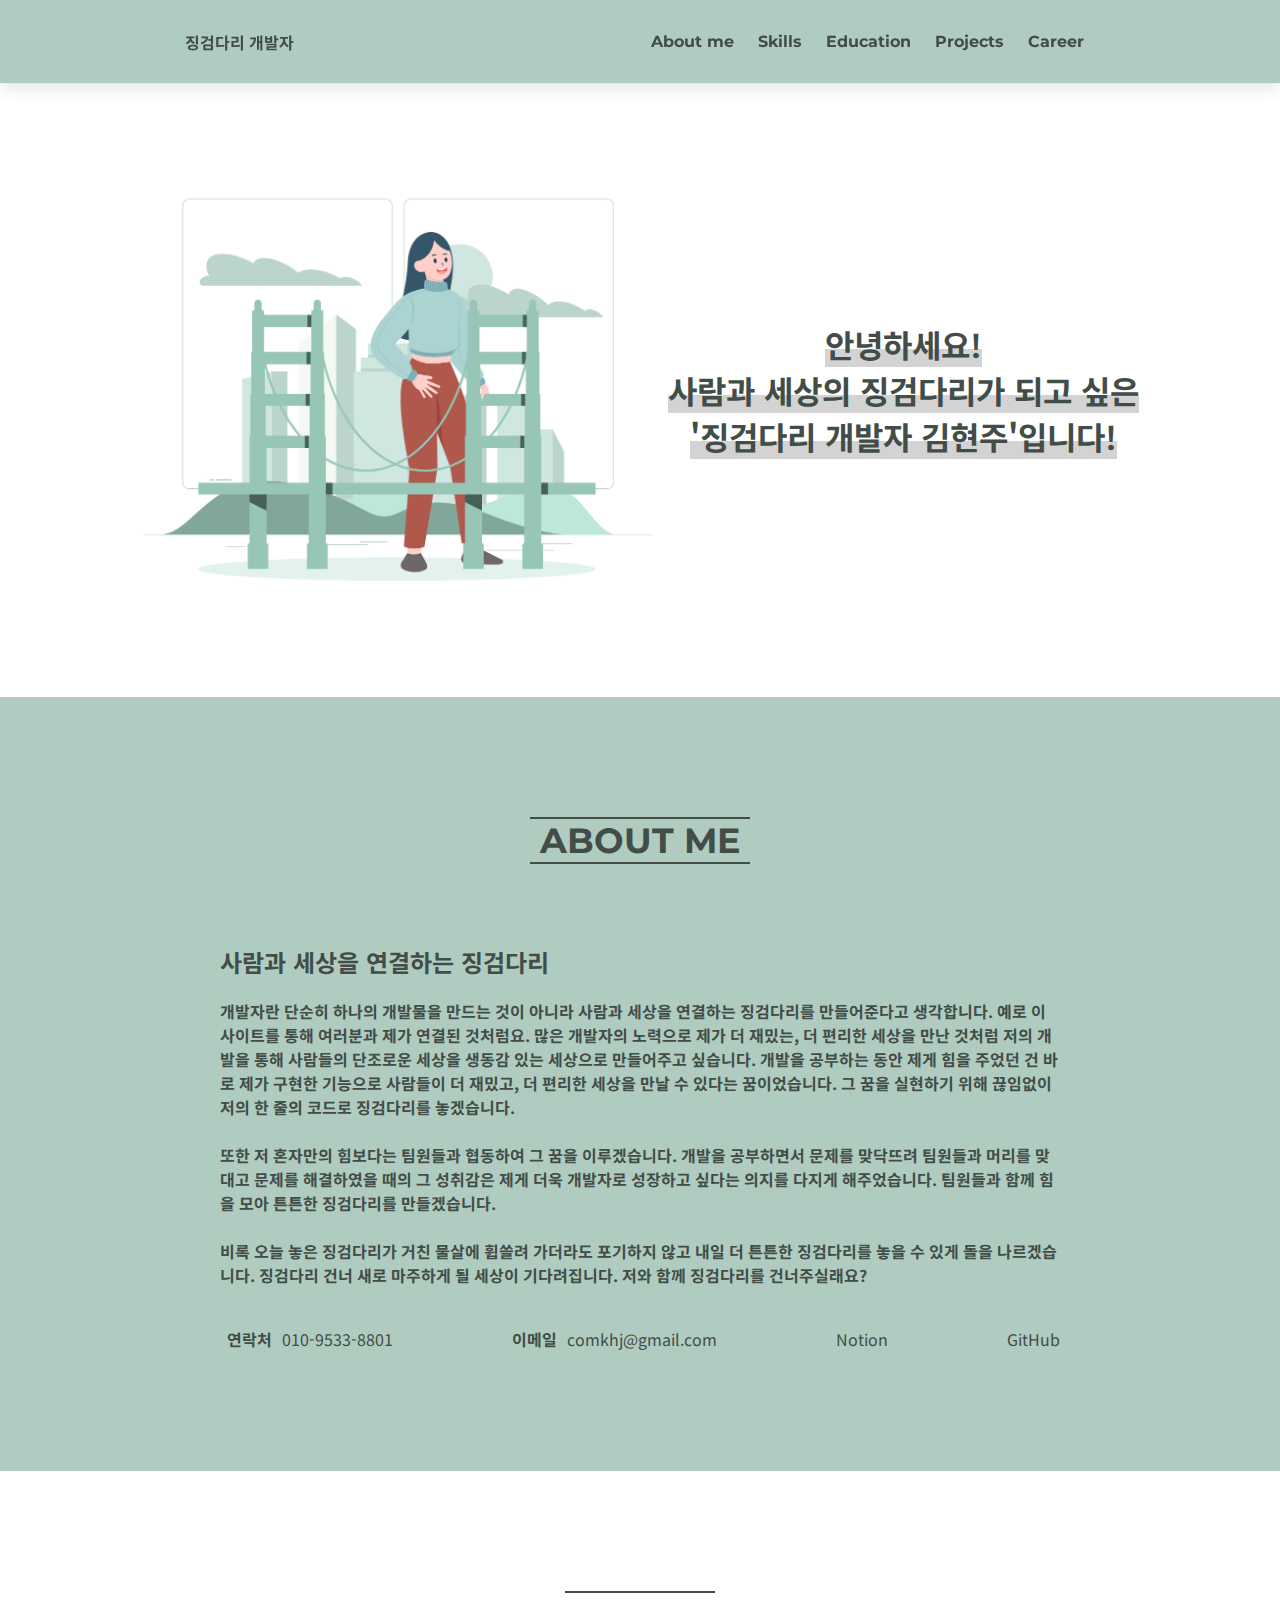
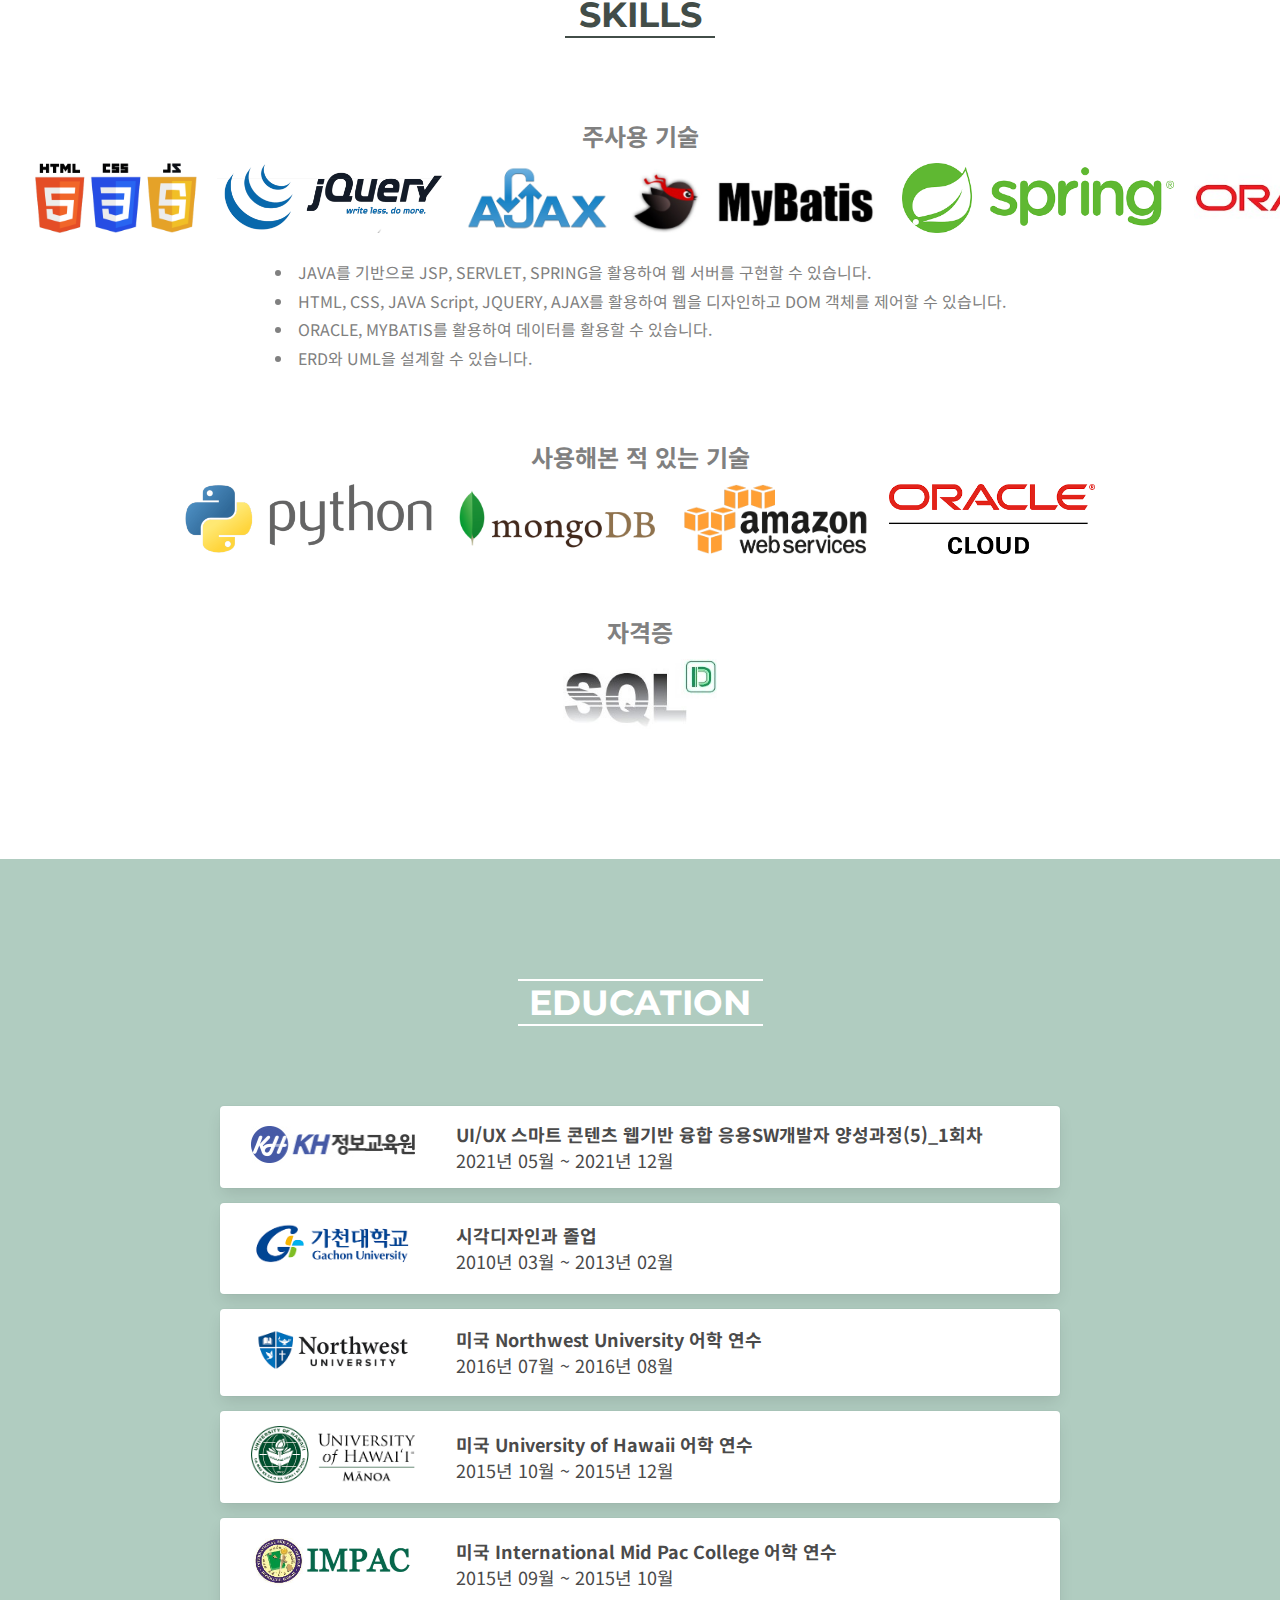
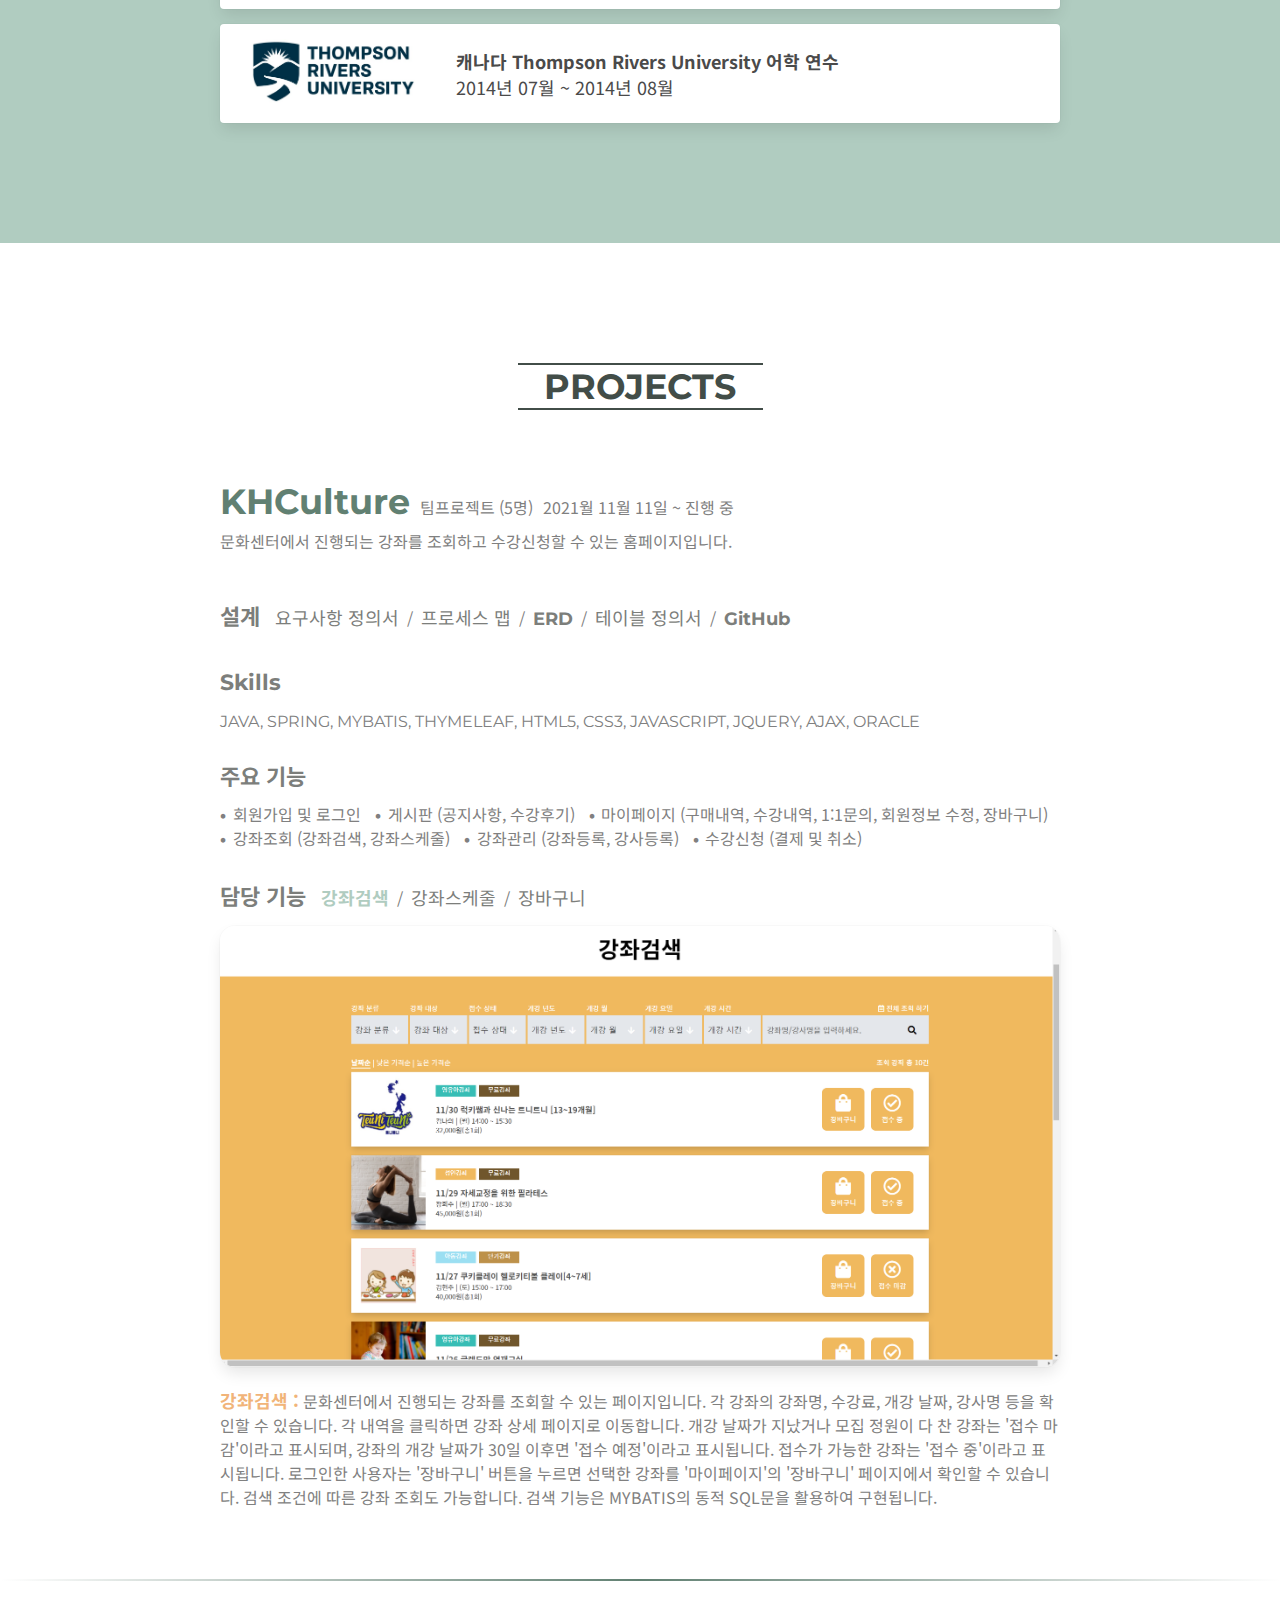
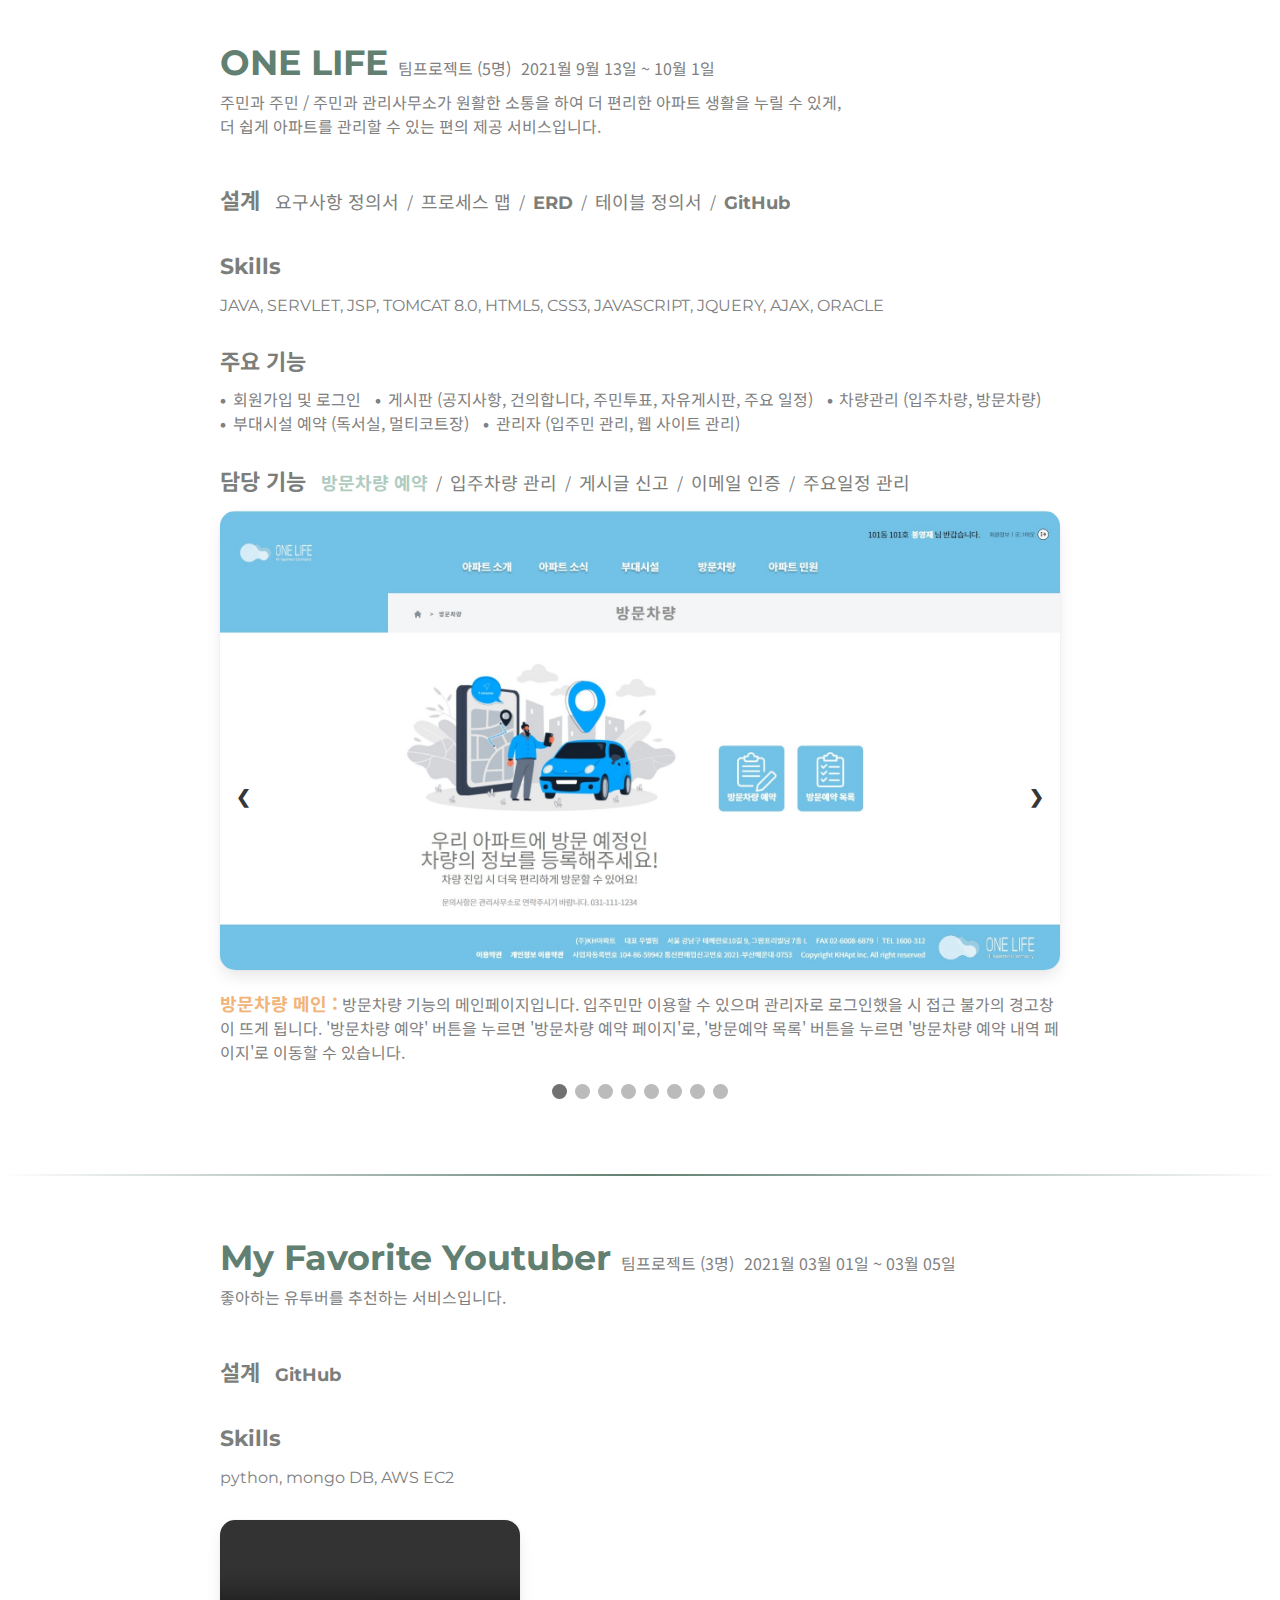
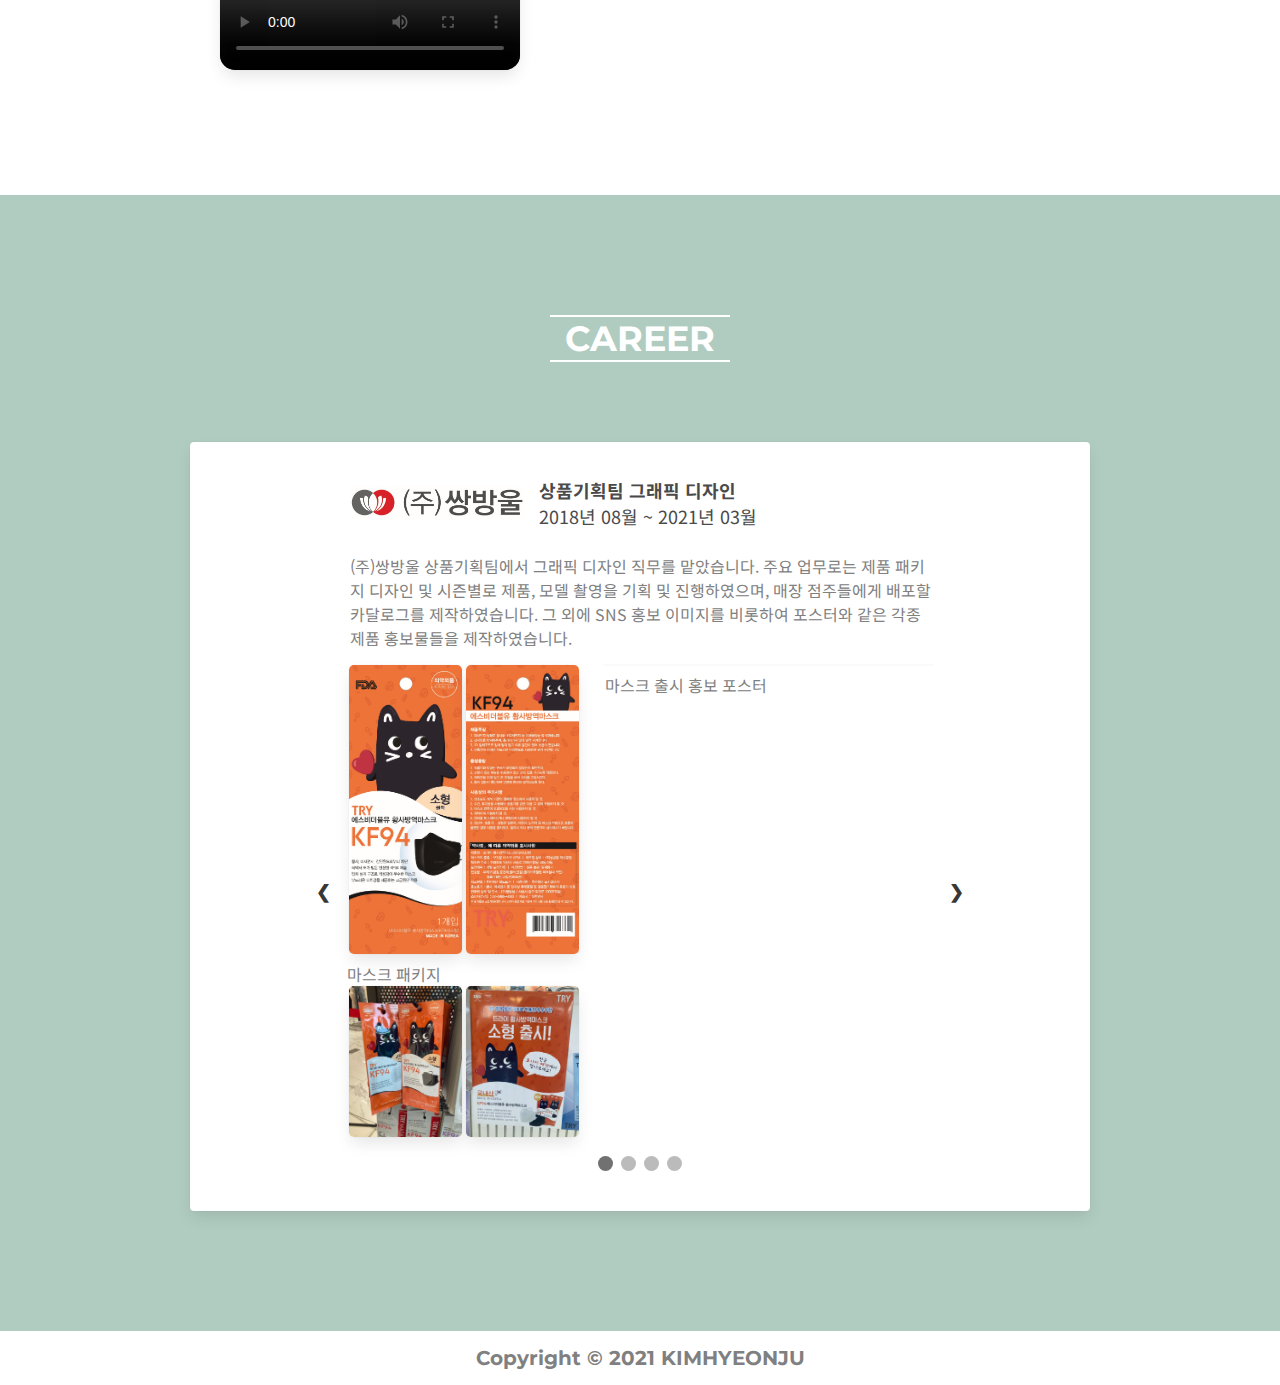
==== commit 0d833aef: "Add files via upload" ====
--- a/index.html
+++ b/index.html
@@ -107,6 +107,7 @@
                 <img src="resources/images/jquery.png" alt="">
                 <img src="resources/images/ajax.png" alt="">
                 <img src="resources/images/mybatis.jfif" alt="">
+                <img src="resources/images/spring.png" alt="">
                 <img src="resources/images/oracle.jpg" alt="">
             </div>
             <div class="skillExp">
@@ -114,6 +115,7 @@
                     <li>JAVA를 기반으로 JSP, SERVLET, SPRING을 활용하여 웹 서버를 구현할 수 있습니다.</li>
                     <li>HTML, CSS, JAVA Script, JQUERY, AJAX를 활용하여 웹을 디자인하고 DOM 객체를 제어할 수 있습니다.</li>
                     <li>ORACLE, MYBATIS를 활용하여 데이터를 활용할 수 있습니다.</li>
+                    <li>ERD와 UML을 설계할 수 있습니다.</li>
                 </ul>
             </div>
             <h2><i class="far fa-file-code"></i> 사용해본 적 있는 기술</h2>
@@ -121,6 +123,7 @@
                 <img src="resources/images/python.png" alt="">
                 <img src="resources/images/mongodb.jpg" alt="">
                 <img src="resources/images/aws.png" alt="">
+                <img src="resources/images/oracle_cloud.png" alt="">
             </div>
             <h2><i class="far fa-file-code"></i> 자격증</h2>
             <div class="certificate">
@@ -206,10 +209,89 @@
             <div id="lb-img">
             </div>
         </div>
-        <div class="projectsDiv">
+
+        <div class="projectsDiv3">
             <hr class="projectsHr">
             <h3>PROJECTS</h3>
             <hr class="projectsHr hrBottom">
+            <div class="proDesc">
+                <p class="projTitle">
+                    <span class="align-text-bottom">KHCulture</span>
+                    <span class="align-text-bottom">팀프로젝트 (5명)</span>
+                    <span class="align-text-bottom">2021월 11월 11일 ~ 진행 중</span>
+                </p>
+                <p>문화센터에서 진행되는 강좌를 조회하고 수강신청할 수 있는 홈페이지입니다.</p>
+                
+                <div class="planDiv">
+                    <h4><i class="fas fa-check"></i> 설계</h4>
+                    <p>
+                        <a id="khDefinitionBtn">요구사항 정의서</a> &nbsp;/&nbsp; 
+                        <a href="https://viewer.diagrams.net/?tags=%7B%7D&highlight=0000ff&edit=_blank&layers=1&nav=1&page-id=vm5MiAWgunasBWfEsWZW&title=%ED%8C%8C%EC%9D%B4%EB%84%90%20%ED%94%84%EB%A1%9C%EC%A0%9D%ED%8A%B8%204%EC%A1%B0#R%3Cmxfile%20pages%3D%225%22%3E%3Cdiagram%20id%3D%22C5RBs43oDa-KdzZeNtuy%22%20name%3D%22Page-1%22%3E7V1Zd9s2Fv41OmfmwT4EwA2Pku1kppOuaZtJX3oUW7GVypYjy7HdX19u4AJckhAJgCDlJ0vcRONu310xI2e3z293y%2Fub77dXq80MO1fPM3I%2BwzgIQyf6Ex95SY94xM2OXO%2FWV%2BkxVBx4v%2F57lR1klz2ur1YPlQv32%2B1mv76vHrzc3t2tLveVY8vdbvtUvezzdlP91fvl9Uo48P5yuRGPflhf7W%2FSo4Q4TnHiP6v19U3209Epmp65XbKrs0sfbpZX26fSIXIxI2e77Xaffrp9Pltt4uVjC%2FPhvy8fNu%2F%2B8t9%2B9%2FPD1%2BVvi%2F%2F9%2BsPvJ%2BnD3hxyS%2F4%2F7FZ3%2B86Pfvjxy%2FeXf%2Fx1vfno3P%2Fy3f73%2BTL8%2B8RLH%2F1tuXnMFiz7X%2FcvbAVXV9GCZl%2B3u%2F3N9np7t9xcFEcXu%2B3j3dUq%2Fhkn%2BlZc8267vY8Ooujgl9V%2B%2F5Jxx%2FJxv40O3exvN9nZ1fN6%2F%2F%2F49lMv%2B%2FaxdOb8OXty8uUl%2ByK5JtnaPWwfd5fZP%2FT2kry9ur768uZ2c%2FLTW%2BeXD39%2BjBYiW4n4vy1xTraUb1fb29V%2B9xJdsFttlvv1typ7LTMuvc6vy2%2F9abuOXhA7mUjhnJ0yiUK5qLCHpO%2Ba3VcmaOujkMs9ar%2FcXa%2F2wqOiD6X%2FqTiUcAzMPS8%2FP7nB0wO6%2FOvr4sPzx%2B395s9vbHGt4R6XBiX%2BcU5DL2jkofjLT6vdOlqH1U4PX4VM6SWUaJBEfzD%2Bw3L8p4ppiBVM053MTdQrUxn857FqKleocygpQoEUHyNbDVHj3fJThAwqK7jcrK%2Fvos%2BX0QrG0rP4ttrt15HlnWcnbtdXVymxVg%2Frv5efkufF5LqPWSv5X7zFzDsHqdHIOtEPrZ4h%2BJD9SMVAV9Y1u8s5RWGIq3KQfusqXuyS7efPD6u%2BctPEYmW5uTib0fPZ4iz%2BsKAzGs4uzmfUSz4sZuF8Rt3ojuTgfBYml9HFjDrsxuisv4kWfPFpF326jj%2FFp%2BYoPhVfczGbnwHPvJjPFs4swobkjcAtu5vt7afHaDUWTzfr%2Fer9%2FTIRnKcIX%2FaRQIHmtbTFuRXMNRxDsU8FAkR%2BduymBP6Q49QTvJekYYB4i3ih6VmymsFsETKqhAnNos90FrrJZSQmHkCq6BRN6MFujEgVXiSkYgSOyRnM2AKU6ZRrUDQkrTyOVq4H0MoFaBXqIpUMJL67mse%2BSaz9NsuHh%2FVldbmq1onhE1TBJl4jMtFjnlrNTmnRPWDN2bG%2BGCT3vhjViToM7FA5DBwRcPlSuiwzSvUv7QovTZzmdxPuYO9WsGf6FkrxVSDw7w9bi206E7feNv3EOSWUuNYaddA9YO87MBr%2BvL3bZycRVu8EBZLqp69e8XnLT3iDrs4hbvpHeYzmJYY8N8mL2GZn0OwsRlKLiwQEhPHnXna6Hx0PsNue71VXGhH31BMtN2RFAgWWG1x9ZEc8gidCU3zCHTw%2BkSmgsucKL64zmBDzDKMuQAH%2Fp3YERTXrZEbPdsK7qgnfT8hFP3gYfNNOn2buUgF4HOqHIwM8QBjjiIULK9eqvYSLiABmoIhgR%2BnK2UuFdEWmh9ouT4zTXsOC7ZCVDzUFQKgJCguqCDU1mlaeeBez0Euie85s7mVuQvSZJgcXpJZCBWFocjEXT5xnscIFns3PBQo93Czv44%2FR0i83m9Vme71b3sayWQKglXMlZNrql6yfV6w4QCuRQyJDZGKSyETMskzQ4mFpi4etsni4Rn82uuyZdo1k0U9C66kf7yfB%2FFxqpyhegtvvI0C8IKff1yVeLkDACYoXlhUv5XUE%2FagjhmTGBShz9lKQc8Z%2BUPXWsO3okr3hQdox0n8hwxkwUhEASoEla8OgFuBHTvcFrqTu0wYt3OOAFkBxDbwcyvMM%2FaBFfcWGK%2BTuz0rQIknfz%2F34c4wx8CxMJSQssHwuY6Ef%2B2WCtFRIak3SIODAOXUACYKS%2FdpSBq7ybH9d9P%2BQ7H%2B08LuX%2FKb4S%2Bmu%2BGtxW%2FJNU02sNKY3Vjzrh7x7J1m8KD7KQdyjHF5NKyocIIj3SVmGo%2B7dhDtoZnpU1Q3ARDwKIM1sRLsxoVYZE2%2FsQNpTCaRR4FdFamY5kPbsqHq2Rbg8u4JAnhiHHVVO0VNWGB1nPQKv6uicWC9dbk3dTRVLZwA7SGLkeeyuq59ZlcXDBKmH14kdqEDWrNdJ4dU%2BKChgW8h0KHJi2QCqNnIyXSwjPGFEKjepMo%2BOhwLB7BCZkCu7xY4PrDEG1lhbkNoD3MyW%2Bn9NlfzGnH2%2Bsp%2BSoX19D7ASDb7%2B3fZupdvRV42%2FZH0WM3X%2BRCyZ5yVM1l2vd6K1u%2Bv5cmj1vn2Z2tV%2BgSgWVCrFkT7OymEkFUGlVugvG6M11Ioi9o94HVlULFzNOUl1K4rwS44JFmWK2TIf1gxft%2BpeX7aQmuUAdQdLUUC5hBVmBwx1Q%2FiiW504XqyvMS0Wq0txZMVMZ%2FHFc7cogRoF%2FEFB7WyGwdojfP25DjtMDOO7KdoYvl8WuXnfjWIrI%2BoPM1YGcEdtsDKlJh5%2FVm3iYecHa%2BJhJqXd9qChbA8JOC7V3MQTHEdjpTTqJqoJ38sUBbY0KXcMuOfcpWISiecQJXbmhG%2Bi1xdwD4%2Bii0daukLl9Q%2B9pCu0Zq5PR%2FEKlXXxOKfE88J%2B4qVfnAIg%2BCN252RuUU2aJW%2B%2BmWDvDgr4Yh1wTEwAYHh%2BGog6EwZk9A3RLE8E5A%2BfJ35y9LSkQyhcJO70IkvXgA%2B3KPWmjWsoHyZzoUQQ1PGlzQcPgIrd5txp9HMYZBDpQErMLAk7REwUH4QeFXHKgnWa8e1nNaxxtb18vE1I1kbwT6mdf%2Fdp%2BChMrg%2FaojDa9EYI6XrNHDAdisaav0pR6biaPorWdHHmdd5%2BTKSckO0l4NOhltAzQaCKb6PUYg%2Betuui3iOpCfRQPiDp%2B2aTDFSMF44qlJDzowpfJ2CehJq62DywAA4Z0e8X0aMI4jFZbQ0zULuCeCFc1KQclRZTKcrN1%2FWjLUbmyvp4aFeWQpA0X%2F1k4kToVMgAT5%2BoI8yrv9rRX%2FWhmjmj%2Fio9ikAvU6ztGtiuQC%2BFYlD9CyxqRsvwM2nSLm7mxyxcUdnaWZlB%2BD5uaDy40fJg2t2Sxj5l58hA3aCgyTigIrEpZG0hYmurt6eHlSH3aDlm1QcHtRznXwZpOaayWFi65dhQjY%2FDlzoHfH2ybI0PEqs7JacYH1zhI%2FwS9Zs7k4U7aGCgJAg5R%2BEHUtkqHuTY5QhSKKkhDhdkblluYSbQ5kJcbiKBdJuLNjCBHDEiNkVpodLSorzorSd9xl6eUXCYmimrflARIdzPIhsIS3ZpgKWJe5WqxXmYuV0LlJydJ%2BA87bDEsVPWOWw1mN5DWFbxKdlkqWb%2B%2F5FMbpetS0O2zW4f%2FfB2ddPbY8XnVvMq9g9ayFnvsN7%2F6DNio4vLsaNy5GF8Gs%2BFWvcNazzHTo1X7pYglShEGDRv62ugWyJ3n9rDvXbNgMpf%2FDDgMZloHnEpHxmRDd3qG%2BHuyGRIjnWC4AFOmvKQBhzBInm6Vdgd9OCZBGJ1oa4RgsLcQ%2FZLte8m3MHEQnOk7uDGHh6rdQJ8nR1Zvwm7SekmU8hZJqhjdnhJXbcvMqtjDnCHpAcEG5qPIugit%2FN8lFoNoVwX8eOV8pfWq1mQiH1GFjXLRVhF1Ay5RE1xH%2BF8UL41XaMziewcX144L15FG0YYe2jPhcVzJCI%2Fds1CR%2BBWRxY1MBxGqT4%2Biw%2BVwJv1WZicWSZ4yqVFdhwtYnxvjbRAA01lpAUs3Zp45iGAekFNZx6AlNDwUQBdAmXeSQ8oPWV93IdjY4a8irpa7pW0%2BekMLMvjdvZuetF07uCOw09n4mW%2Fn47tLFWqxbR%2BowIxgWmxtPuO7Sp7yt%2F8sA1%[base64]%2Br4RmMrRRAvG4GUZY2FtG87DqHOeoGaXisKb%2BtL%2BOJOImuAPZNDLTs%2F%2F0SSoP6L3hi0MJlPXutrfaJJwufvhNJHuDO13ucQQ%2BiHTgw7Us8AHs0T4uROjWCUqXEW8OG47dFxEG3C0aEaF3FFOEDhAx6ekVhkQM2BpxZHENT%2BHIeFyxUWMIakChYQYHeYRnJJeiD%2BXx%2FlgA5SDN%2BmOu6PDiDEwXI%2BDZcIsIjscjoCVnbJ3FZKJs4%2BT5%2BZHAQj8YHhbKFHKoGdNUrcloLsjI%2B7pOHeTOKr1drt%2FWeZF8013P4cqHHrGkFTTUjhEEvG7puk8bCTH%2FKE0znMSX9rMqPb0FZK7%2BtseOLYxdxEo5EpSu05cu1zAlA36dh364DAjOvjEZIEaaHV2oShscd3Bomt5LJmclWwdkI3Wd2WKqxp8fQoctiAnJdCb177YcUkXZ1gsptBXizoqntvdZfy%2BkmS5rt2YAFefatQ3gjjRQ3d5TLTWsR6WfeCjnyI6Q1aefPGwMfWlt7pYIRisfwVKnNHgyI9Kj5URgGuhpyuAPHxNhPpheLeSJ1Wo295AwmbG%2Fh8TTH3oohREw51%2B5mHQJI1iBaaTHzUg3fJpyu4SScB6yyLtdhMMklN8dQpfeiX7JNaF3oGn5kuOGz%2BK5c2lNxZzE14PD8%2Bco2WwkekKQJeqL8fijH1jMl0lQ2X50FXDm8fzT2z%2BC5Zdf37uf739c%2FUL8XXAC1ItlZIlXpbKo%2FtfHLTtx8pCs1zy6ALn3z8XJCinL%2BDVsJF%2F6k9F%2FkP4qK5MZA1ULDyejqgvVvkA7x6jIinz9srgO8dx9%2BmPrvye%2Fvbu8964honqJaxGGyfon4plOgAyTjEee4vDOIaksXT%2FHieRyCatInGk%2FammjTijEaGWTVipkDiQP4EAAq%2BmwfYidQsPaucQC4A4gL83oEkONb81LPI8TscVGZ5MZ3IgCDpPg0OQQFJA6UGWeHHXSsuVKZrdxPzoZZVbsBJ7%[base64]%2BE66Qf5SmeZrFhtm5mCjeUwskiZjgtLWmulGQlWzDEPgVAqiZq8nNnDrhHqCkGhRcGga1JGp5B9Jz3YYMV6PU%2BgaZ99J0vqSmy7nPCXyqht8ordEjhys%2Fiuown2rlRwWM4Dkt79ZyR1VdairDhgVPZnrDQWmbLht5KmZ8oJizKZ5kST6l2OZViHIfKgyYD63igIenqoQh4EPzvgkkAE3mVcS2lVTgKBAtlmR32Ul0hthdKLUMeYUtrftDvgA0kEwfKuNHmQkdh%2FGjHbwFjHBrwhrW8BbPECHtzFu8KhXYVDdvQaGj0ryrOB6Y71o2grQHdnjBHz7tAc2uVmNPVGxOYljmZeETknUcRoefivKTXOj5wl5F%2BAk7fBGNGfx0WK34tPET42NljvJQAKq78yzYS9rbeVZuBqH6cTCDch43q2aV4H5T%2F%2BkYstBiWAPas1hX6RPsb0C1T8MpD64UlPhBi%2FpQ3FHapCrabahsqbgZnYIdfqwU7brTYDH3N38U0WVDg2oUkThZ3bRWGwpOUq9J6aYN9NncguaKvqNJ0vNBUYIgzWY01coUmRbNhsOKKxBSt1m%2FKd3GoFH5tAdK7ao8j%2FvsOIHv7N6LGQh%2Bjp5m996tmTV%2FEQt%2BVs2R1k552djJcBGXfuB8tl46gG3OioGmBH8wItbBH%2FVDNvr5ToPmGGVxjmtb8NlV5zsJzQmaEo8AzlG8iylMOqgMUVpBxWOc0rNhfCXYuJsOc8oqGvOelyPq18UIcZQdHgupH5aiWPW40rkJ2VIuQ%2BgF8zZN2CFF2sfCPIZ2%2BJnZutELEDg%2F2pYZxBuV4VtmoKEgY%2B6ZobyxHT53BA62ONKeGaF8evieGaa1X5tmNEgjn7yyoGemJir32jTTQks%2BBWRBzww0MaZH00zaZe9mU85Cd5otLAjzuevhW1iAqSvC2r%[base64]%2BNNgS7pKtdmFcYQt3CSzRvZnF4dWp6WYWD54CPdpmFoR50R8%2BIcEe%2FNrMcgiI8iyzKQpBFObzkrq6WRDhy4eNgCgfiPkfLYjypM2crMM8FIjq4UTzFtO%2BdhYfA4Zw%2Bu0sYnhj8HpOX98IjMm0szBd0d4iZ5lSYZsq9e9nQUSIfmnqZ0HEHaKfxa%2BZLvrazyKp2jj%2BsKCG01c%2FlsLmfhZfWktZNq6CUGX9LGIqwnA%2Fiw%2BPq3jtZ8kCAfbhH8tC0MOmG6VViGXDAJC6YQBI%2FTAAaaBjoqHFh2qiXxtalOo5ElrX0OIDoed%2Bek41fJGeQ2JZvtcTOrk7hypdHkSbbmhhv883tOQT13MPp97ngTtbZDQMx45WpDgiRMlBSrCo32iKI2is8k7ySTSv8g4zus3TufiSPUfjyD%2BJxAG3xjJLHKxa0Y44HM%2F0SatSZyxtiVLHLu9IhjzDSHcpeoh%2FlGmlXrutUVldFM03ObibmPuJ%2Bbn9RZ32YO5nYMU4BdVSj2Sl3q65CNOS%2Bsb9k1itSeGHpe6dl%2B2emYasp%2BicRZihDq8Pt8mN%2BgJeS%2By%2F7JSCwLIpBV7AA8vOk%2BB8zD9KMnPWrgmir7ttvIFqcXkkVzffb6%2Fi5pmLfwA%3D%3C%2Fdiagram%3E%3Cdiagram%20id%3D%22vm5MiAWgunasBWfEsWZW%22%20name%3D%22%EC%BB%A4%EB%AE%A4%EB%8B%88%ED%8B%B0%22%3E7V1Zc9tIkv41jNh5oAN1ACg8krI9h%2FuY3t7tce9LB9uiZfVIoluir%2Fn1i6tIIisBFMC6AKpjY9aieKkqzy8zv1ywq%2Fuvf33cfPzw%2Fe56e7eg0fXXBXu5oJSQlLP8%2FxcPfaseElESVY%2FcPN5eV4%2BdPPDz7X%2B29Wvlo59ur7dP9WPVQ%2Fvd7m5%2F%2B7H54Lvdw8P23b7x2Obxcfel%2BbT3u7vrxgMfNzdb5YGf323u1Ef%2FdXu9%2F1A9ylgUHX%2Fxt%2B3tzYf6o%2FNfZdVv7jfy2fVTnz5srndfTh5irxbs6nG321f%2Fuv96tb0rzk8ezBv68umX17vt%2B7%2F%2F9upXer%2F64x9PV8vqzV4Pecnhb3jcPuxHv%2FXqpz9%2FiB7uf3qbvXn%2FP9%2F%2FffPnkv9QvyT6vLn7VB%2FY4tXVYhUtsnjxar1Ys8Wa1%2F8Q0eLVarGmi%2FXL%2Bjz23%2BQpP%2B4%2BPVxviw%2BKFmz95cPtfvvzx8274rdfcsnKH%2Fuwv7%2FLfyL5PzX%2Fmvqv%2Frx93G%2B%2Fnlxm%2Fdf9dbu73%2B4fv%2BVPqX%2FLWf3X1LK65MVPxQNfjjdP5G1%2BOLl0KdObWthuDu99PM%2F8H%2FWRDjheghzverFKF0IU55y9LI%2F35UK8WmSnj1yVz4nCPGfB4uY5J1nq%2BZwpcs6rUnrj42Hm%2FxB0sboqDjwX71WgYkziOArtfBlqJnIhLqQ2P%2BjKXuTHul4IXj4iigeDPF8aZVnzfNPIt53gqJ1YZ%2BVproujLOR3XVjfwnK8LM49P2IaTcU20xTYDBo7PPPlHU%2B%2B3O8%2FpT%2FeXK3uf7qN31x%2FXpJEOartdR471D%2FuHvcfdje7h83dq%2BOj6%2BZhHp%2Fz3W73sT7CP7b7%2Fbc6ENp82u%2BaB5yf6%2BO3t8XrX8Tyx1%2Frtyt%2FePm18dO3%2Bqf3u4d9%2FaaEDr6op92nx3fb%2Fjhgv3m82e77BbU4KJ1rX1JBwMUTIm8eu9HynVaPj5tvJ0%2F4uLt92D%2BdfNA%2FiwdOHH8GDCarFfp1ywsY9GDgBfk%2Fqu9wlK7D3zZeyeORRjQ6icSCtqwZB8fqPwBLUMMqrqTFLA%2BziLvyAKw66jxaIOWD%2BUWsimcGedSEiuDOOh0ZhJXyneVPI2VwTIogOMxD5wm0G9xhZIZ6MTyBq43KIZPLBVzGEisWrFDTuHm8JBLK6fLI5eliJjvP1tZ1OLZKFmv1LF1GEaQRQxxDCutRBHpcfNJRBAWfEXcHEcrzKTUbRHQdMdD33H3VJjWT%2Bv6yTBCgmn%2FY3f%2F%2B6alfxc8TlDPyggzxYpjKC1sqj3mx%2FFyvaiCsDh1Kyyq4PHJuIRVzdQUK3BBAapb6MKruU6wuAQzMOA5NsRLS%2FQI71lE8%2B%2Bsh%2FjpzIWqqaKTQ4FD6Ijr5j7LmW1YqU7%2FLUYSGynAagc%2FtcfDK8504eEJ8CKgbQeu1fVGIti8BcpCKbsvX%2BXQ7QpMhdm%2FCUaESkniPCglSAVHU9OF6VVSs85%2Fe3W2enm7fNU%2BvqaTwLMcCw8PuoDc1Swxq4MltxchlxR2XhauWyCDolQJlryyR4iqUdyJEKUhk4K0MeR3CFFQ0deFGkERx6gKLJ8Qm42XjEqvKmQeRNSZTCBxmVqYMG7M4aNGIImOiESnVgAiE1E4FhWIolWYpQAGvlWglBKhaLQXQxDdqQrFil3YBJs%2BNiwfz364Wq6opaYUGi2EeP6e%2BKzH0rPrXtI4%2FgQX0AI4fy4FWBWormgdcl3r959jHAGoYKDTsVntzcypUb9ppXxzDRYQrIZSM%2BUyH6hyKdVx%2FUqvjVV7BssYrmsH98fXyK%2B3ev3%2FaWvHBshkWFjLKnoZCDdae1GD79Xb%2F9uTfJ0Kf%2F3SU%2BeKHb6cKEB5%2Bqq86QYL6JIVhY6%2B8K68IRt4phv1X7SRXpSNIC3d6xMCSu%2FzC1r8%2F5v%2B6Kf71X5h2vO5wIX9RfXNoOBqJFYMmED%2BN5TPWkDTGvBidMNsuqa79EJbtx3lXiow5mMUF3IRK%2FddgsnHFPKDQGowMBxTUDlnqKuaijLZ7FGPREZ2fyHY1ZU5GYslYiY1A8%2BAy0cwSjIkU3iwIurmnlurTSEn1vbcHMbyr%2B%2BxQ7zBxA387gVCPRoI37ylOkXtyG%2BohiFgAuMuwK%2BiN4Zhm8MBswyfn3RUGn7XMosBe%2FVJ7cOz%2B9Fe0QDvrX4XagR7BGWKGaRFzae04BuSUjaj5PVQ3E%2BqkMI2UKonLUVb8OJHILwxcrCVgTIeCXBJgkyiaDsA23iZ22rr%2B6n2QHV8kgyPCcTMp0XgF7ekupBHtfkUblCZPgjT%2FaHvIGsdYDKYf2FIOzp8T77YJm7NvjUpDiKVcgvnebBQJ0UZRNtRGqa9gQgu8d29xHDaveQUUWdgdSopT4xAF1IZneATfSriFZzgCz8xTpkxOdTiQKSYj8qEyRSMoU8xxQyTHWn5USod1kftWtE55%2BhMs7xCBYuCUUgA%2FYLyoC3JftUYb5gErTWtEeD9gDPZRD3giTZkM1ABU%2BgC3pxuruY%2FXPjObjfr95AC6zTLcpAMbUoxSKVWcepNYC%2BibCJJKeBaYLs5wgqtTjAKN%2Fzj8MAq0TDulgHQxS870FHYwHBjDT6KNTNtOi0KMkwJONPZROsYPYb8%2Fi4AV7DF7W9S7osC51wgJzd4iRfp52tuwMZwp2lvlk5zYWyQVsiWwXgEibrKZ1EFPGIVipt%2FFCBPuWHMQ8vwuRtJVzDMlsoluxjAJDwZDBN8eLEH0%2FxI61Tuj0V7rkphMP8xV9BNIHdFTnu97gSWFxhcG4Apdkc4d5knXxVgKRu0ZWqsiSRVjieGgWJOVtVbF5FLQASlhgTp%2FResk51bIzl94IQpLdNPXScCFkDvcu%2FPHSnvl6pbcylat5Yitvdz4INE2QCbTZXPxgYBkLEl3fEAV9pakQ%2BddDsImrZz3UyzppYHBWglSkTYbKJh2%2BEEzuhGhjG059%2FemFC%2FFsvFhM%2BWqEoYWvFMKIzSCAflO54x89%2BsH5YhlR30%2Fz7TtRP08Gna9THga1S9KIAckQXTGqR%2FLsPMNii4pUP1KtfXLSdu4y8hSjsLNQyc5jDz86yR2viFMfUxeFensVBGfFJpm5UdRReY9zUMmai9Yz6iunrGgQ8oh%2FT5TLa7QGHSxEoboktPaSnopnUCpSWjTONRCY%2FBhmWi%2BhfbcDVW%2BtQA6a6iyQhOwCCJzsEsjxZH%2FadZVKMRP%2FbvWFO9rfa6s9FiVfvMTJMlorsPND6Fx9%2F4cCiFh8AJ%2FlZVUbxptGpUVmvDgLIP1DkzTDj%2FoTkqaRrgiOfT4plRP4E5joqoH4WD%2FqieyZ4%2BrILe9%2Bi%2BlMsx8V%2Bjmu5MIZOHC%2BwB05lLyWhF2Xkuhmxud2EZKmY4A5TSV2MKlcE4yW6Gb2U4BNCZZeAbBem%2BQG4NwcXp%2BEB3Tag4%2FyLiasx%2BzdP12%2B%2Fntxw%2Bb766Tb2%2Fp00GVTqWwokB%2B%2Brh5aIhj8uen3b6Ws%2BVTKWir%2FAmEfvx6%2FKWkTe7sD4jqXVeCN9hfqyeIigRnXUTnxdOywuaw1%2FJr5X9l9c3qz1HszQiQnXKLtmdJlIRIYOvfElswO3btWEWw%2B8JeLsSrOlsqmLL5cUtZkBZ%2Fqcw4LxOXdLK3S%2FGBpz%2F8%2FGrzx%2BZxd7O83X157Wld97AjbiQ8HRajEQh2iJj%2FdAf7cmo0np%2FUiizq%2FXpXR074TKXlCUTAhbKQiSFmxVpQgx1ry1bDqN4oXtVHKdr2MwsT4%2F8GZA7imUbfsM3BaPM75C9Mm4MVBE6Uo7Y1s1EOGpxuYPR1%2BbEm5c5VGZBO8axhG0cAZ02w%2BQaV7fKq2L%2ByKk86vwdRirqygqV8Gi1fOGWNoOqUuP9rwmBf1GPLPK2gGD%2B0PKnrPYI8edVR88j7yesAwpNz1KmmoyYmUWLzd4PtIjKGijR1q%2BH5yzXfFSpSWUpU8wptixfrK8RS0mRzX2jVw%2B9PH2vLeYBU8nfJX1Z9Rm02RR1miNUi4%2FWXyx%2BZNtqi8EEheT%2FliK4TiRmaFygdsHdyyi41sl%2Fbg47LCRYXoj4Q22ZVPGEtN5hcFbFMoD5Q2XlIpBB684EUCxI1Tx4YuvomePmkMpZfB9rQsVT3pQZwE1gdABqoQdWow2Kpw4KXXxfH1S89y17ckU93mat%2Buxb09gRE5cduT8jfCjJYaG5PGFoFyw9E0Y4edo1lpkyZd9FrmKqcUeMsUB46OLqscqhS3SogQYs1Tb0IqdoK%2Basipbnj2jfl8mn%2FuPv39mp3t3vMH3nYPRTh5%2Fvbuzvw0Obu9uahEO5c8rb54%2BvCDd6%2B29yt6l%2Fc315fl7Er5myb0m%2FP31LYqUOR7B8rvzJr7laFXX64uGuJIGrp%2F1qMN%2BlNZOVdV3DjFstxEgVBrp8z%2FAWHaakphyEgQ1HWEwUpL5DbiO06mJ6q1mkKt1otVlnwWLGSnflPznRGXSaHHskj7I9HTQ7OmO%2BkorZ8xgQzZ3lVvXcaB909ivgMYx6DWGofVTOMpHt0Uv1qiYN%2BUzbXrDk22e9mQaJbpGOERCcg0MgDeUsSnfgQUGx4cMoBTQYacTh3OfqAHjHWdKBOY7Y1HUxjbjPXZhHcwWP57XNdeyJ1bYBixbEqTo7L2lzHmU8uMZHmqb%2FD3SRbsnllx%2FdNaxnUahYnK1U2VzCGslmFYWUjENekGIWVWyuLQSJDDn4a%2FQQwoAzg4DGcxIV7O9OTASE49WS5KGRX5cfT4rfFI6uyXXleE3KwWZwK%2F74N6U2ZhDA1%2BRkuUJjSAIXpgtpr%2BsMmk0QoNrA%2FgDqwjDXfZDz4R1NbUAn8JB71oH%2BwXAReYAdckf1Hs0P%2FZM4wFZnmELMLUaZhVOBGRFX87%2BJaMyBkyBLVgzptzOAqYnh5bUyw783%2FrVhrlwkvqulHjRJdV2FyGMJB6VPhu5mCq0hEb%2FGTdL7CknPBBstmEf8ETW7aLh9BCzXkDXIjoip6eXHxD6HA1SZIrcWtq1WhzcsLgKIksFuJMYzQTAB0Ev5o9wtHDQfgul9YuoDp58pTDIAY%2BKS0t%2FsLvoKnDryLvLZ5VYxj7TDJ5MCgeXOGoNT6ZCAobQtS31wX5QdR1TdXZVkD3H8g9U3obQjibdzWN2OkNW0GyqNL7iVLNoEqTwul5jnKA6jWJ6Q8So%2Bof%2BXBmw7xrgz14KfCLQBF3n%2FTYYyghJNuqCU8C%2B6M54orxYHnCrBD3WRdDTKWG8sV0hj%2F0nYjf%2BN89xMuFshQpl%2F%2BTbaYusiV%2BQTkv01p278bZz405hnzy20VCCRZ6hnzS1TM7%2FLwcRgBeb8VEvWkXx39lVMiMoWkygHwmCK9GapjnxwqoQtmHwQvTFSCRBhmZLyN%2BXnSy2gOHyCBqbQz89Lyg%2FZq6Hkw6xvxr9dD5H3U0AmTmCoHKoXQI819z8qTrnOfLoUphVxDIdzEM8CAmCsNwxY0xAY%2FaiyDaQublnFwQVGMHvJSL6yQJNJhlJoiXnywx2FKc6t4BCvPcI%2BmIwFF1sdcIPYVGj8mkQsMLxr8Cu9WdHKzi6EtlQbLMXRjP%2FIZy1oKXYUtylLFVfQwlirPd0JYSog2UjyRfgTlggPIxWa53OoQXPabFhI2Kkx0OgkvJlcm2iBg2NQFSmRixF9YIyyF9r%2BnYx0OfziowBNsPeI88mSj3GXm8%2BQW2RjeVhKDSrU1stIYjow5kc%2Be3sqpxTIEcBz676wk2Oq%2BQWSlq7IgWZUxV6EC%2BiS4tmGCreV7rlyHXbkGiFUAFKUE3eU6%2FVSEaDeoGF1SZ%2F5%2B0B2Qs6MpDY0qk2ALH%2BdHUgrDyBAOnrp1a8%2FcpGdqbnBkkgTdPBmwCF06I2kSogxdEAIYJsYBBxvGsoxCH8fhCI4hhKObL7T%2Fa7kYmSHIYs1zxToQwE4G%2FJMQ5tFjkOB9rPGl%2BJiAJMh60UvrnoAAn3cOS0JVfODiOo2gK%2FJ%2FKc%2B9vAiC0%2B8kwl7dDj5qNK%2BWJyfRxyna%2FXRbPmW2nbw06Oi9TTiCFWboed2IJ1PR3UsLeZYkNNpKwlTw99JinuCuhFqLeE7inYlQiR5s%2F9TT4qlFPJD3uJdFFL7ACYko0VoiPb2aruwu1IiNqEGpt2DMenYod5NxzItINDQeRIJtX56D8uju3ziUz0JVHu2ePlV5RrOIwlH0EDVJ7eUMQJm0x%2F%2BnzCqahteWiS7ZnXDn65LDZWcBnPFssaXAdzDBXnJj5TRblIqJ8FFPQ1f0msmZJ1gloPpTTJPKmccyirqS%2FTZlbc2ZmY%2FNqwRZQXxpmN8yCY62ElmIe3H4OIx8AriVIJrjznAQdzz5cr%2F%2FlP54c7W6%2F%2Bk2fnP9eRn06CoFGQYdW05jEHDRnPczZ2fNL0UNI2gOOmhQt%2BMuYwEgGu2ZUQYJODkBb2WLLUx%2BZ8uhAAZalPlyNf5WDCoeVtWkNVCUJQuRyQf5IiN1lr2usuw2gIoUjxcvX4U7nJNA0eERQrjqNvee56I07UYmbjJBtxAgIMhIG%2Fq0ZoUGNSapTrffMEnBul6Il6WyVGpVobO8eKSeTiXlrIQcmpiIKlFphT2qkk61cIoe2eRgpwUQC3LVj3fIKWSK4gy8le2oDlu916vPuRNdixNzgPD9vizGVw82Yx3qHCURSkjEVMFxDE9j6yqn7yIPrk%2FDSYY92Y1u3CsH%2B9ayZimi2jHmIWcVUVb1sKloAWNqoOhaC2bJb6BdzI9NwhoWbgdDA8yM6iqaVPmQQ6zZwT2SP74Sc522JRmHMSjLXsSKnrqeuNVagDc5RT0ooIaqmiSaN38%2FyGIvbXdVPrhOpVYl4WIdqg9DEjTHLkxyoI8%2B%2BUlwkZAE2qUATh7jwtU%2F%2BYlsTaMKNuz%2F5JHljrPwBtrk20Y3m1rQDPMlwDBAo4POBwobEQFxIwKrL%2Fo7ZYVCjQ1J1M2R2SqbXOqvbbeWkyBJ9kzklD7LqYUx0BjGf47k1HxZfMI7KqRsO06aLGhBpnwa9MlBagGHWhDTni%2BnvILVRWLLevNMT1KwOLYJmbcWsURFcy6ucU%2FNaAO4l7nOLITN12%2By%2FcqlH1CCODcdWOm5WOMkxsYU3IV4H2mqN0xpHfxkR46XFLZUBzApmcyzWh9rVyrl0QYKeKUDoOD5jBQroWUAmpLOU1MS7fm0NHBNCWI6JJSxQ3lZGtcaOPCcAKc5lqyn6MmBAayl%2BFVBnUnf8CHJWhZiWQ54MZjaTB9M2ddSkdIXzipboM2XoCm7o3VGh0Tj8jjsKdwQFQKJfarT%2BzbFZP%2BQpwRqK1vtTtDGEg5eOzJ9GFOJfmA9mVwfUqr75y9JsSmdQSc%2Fib6iLA3u5MUzMwcS%2FGiY%2FbBHetQQ2ZzZPyTexjFeGPH2EnQoRU03DB1CJ%2B%2BfZjQT%2BOx4m4SMEWtYJraX%2BnWLtS0hpYqQXl49GuZC%2FhlLhIreXl45OoN7TPxfCwYVTgn2uPTtjxS2%2FVCJYnqEPQTGEKtZxAwyhaEKh5r%2FFCbVaVicXhUm1a%2FChD2uJTASG1UJkJn7SS80ZjA18a8pAhtsdO3k0kXWYvKKKaWTMvUwF6hMOF2gC4S023Hs3wVmzwATEmb2G3URNvGx0o%2FHxvIAFsUh8FbMEsCk1BV6ASZlV5yb3D2bLcAkwu6ObZWQoMWaw7qCGyF9BpjUo%2FePZGTPAFOuxlFw14Lxkun3M08l64GDJinznvXIoHj8yU%2BirM9JeCdvbZR0krG%2F0A2SMpOAjo3YH4CADFaEBwRJALVlmizg5wdJfUuii42Jna%2BwFVapIM0FhlVAnr2vfaXRbFMyGZkEam1aFTdoawO7C5zYjsP05UXH%2FsrR%2B7cd5nmtJ7wyOtPGQAPvrZ5mHAQ3wPVvjoavIG5sWTC8Xk3zeL19v%2FlUVojuNr9v79abd%2F%2B%2BKT9HfUJR%2BVEfNe2%[base64]%2BarcI3mN25vQWSUxwwpYV%2BB1avC6LEqgCa2q71RGxoMTWqqsXmMUvJe9hFY28HR8O%2BVcmy%2BxkwPPgBeyK6YMVaxb5SNssVbyBycyShCgxoxdD5sku8teTx2pnKphh7XyJWF9hl15SRy5UBq1hH55nQ2wK3hJqSrRtsqT%2BLVQ5VousGisMBk7vJYV5a8%2Ff%2F%2Fl7vEmXv3193dv%2BZv%2FPv4RYPV7E7%2BvkjlxskawAu%2FFq%2BNM8ZrL9fCRcq3H4yWDQMFcZuzdBj8MDcnLyKQ5P83jMETQWh43T6ZPhBGyqyzlHYBCFQXHarO4BCwOGpCrCy%2F%2Br4Yzyg7fSp9qsOPA2V0i7uLANYWAHSNQdMcKk%2BgqDIlsaYxOz0vIGtOlCL0KQ0NWGGweu09hVrzktl%2FLHnitEnH4esJT73oy9a3QXVhHr56EsloQ1ZMw1gBD5TgCwDxjDbBApD0wcP7DP7ePt%2FnpFIH4mVAAemSZeu9dPlv%2F3lMaKfduK%2FLGyCh7A4rmDm8oJ08fNh%2BLf17v3n26L4%2B6zyb%2BXsnNd787N5I0AkctIsRIYlUUYS0XMg63tWlV2PBbly716txgxsqBOoeDTZwxGJtCV6qLqnHe%2B1aGQDXOlIC6%2FqTW76a8Ik0arzgbUsMVQ81Lf9ihXuq7olm1UIPt0%2B1%2FNr%2BXv4qaGqKP1PTbok41frd7eNi%2B29ffIn9Mqne%2FkXrc3m32t59PJdiGvVEhsS57UyNdbowNKGIRt8Ym1XXwgzOgDmtjHOtXjRKnY41Sq6kwbpRi0vKl7ZoYNZH%2FdfvUaWNG2RRomOrjyN88Xi%2Fil2dYHXq21ZFCGr0gnNWqom2J8NuU09nHCkzzHXbv3z9t9%2BB6zVwoPg%2B%2Flh0%2BNaBc7YmqelJFmd47CnSHWaxzAttDwOotsNXxM%2B5TTMM%2BQzdAHcx45TIpnLoVNGkE6WHZcX3w9DyT6MDm4RyU%2FTYP49qde%2FGAMMQsWgNF0fvSyfcnbxeRxjEvift5qZLxDlcT2ZLpm7LtmnTTFBG9KMKYw39p8y31kxZ5S4dQiIsX2cl%2FMZissQasiKG4CuUZEFobSY%2BKAYeMq4iznbsbXIWqcFUDUV9lBaJeP3IYPZhPxpH4zjfCmEy17Fd1MSoyeNDApWNVZ3h6LFBY%2BUZ8tkmqf1ukGxyAJWdCMPbzDYrt6O4wdBeYZlDiPcsgOhQjPiv8pyNe0QvBfZf3CdLq7ydgPi8MwWdWh2nny3pIdZWU2wZa4NJcg6uuAZEU7BptwUt%2BQ5u7u%2B3d7uZxc1%2BY4ZN7bPzu5IJ7Nfv26%2FZaypXLKIdjmm1r6hIXvzBWwtjGD3QDHekaw9RGhoA9qoLVuUBaOLtC2RK0nV3X6znzcjHX9HL2SgxhYmmtTi7x7eSoLi4ng7ww1Upec2D3bvqykC1ZnT4%2FzMtiCDAyucvqvQM2mMjEDIx6CDQOlId6zR6mskGGqKJ%2Bxb2Y3BLHZVoHTvoqORSs9I5KiJr%2FDadrtGYHpaXem1JZe46vxC09yxtmkQZwoKvobIXTNIAhtanjUjqgGk7QFmdxp8CgZrdxZ5jgiun4QxcRkVlOmPEHvYiEWd5B%2F2XRoC9LbWaZWC9SLW0migMkoxk4%2BerHcIsDTC0u0zo6O6xGPczt5%2FGdIC0QJIjmqheuauyypnS7hEgjzXxHGtKz2u%2BCAXhJN1hyGFB6ERG%2BaAwp8aRvcqD8yTLWIlXBrUU2P0%2FABQi%2FUr0ME2nyBy0%2FAg4mmOrEgV85ZSlQAwt9Ndz4Fh1FT0YO5Y3RL9PK4AXLsqAMafPD%2BHhlgCmlK2Xg3MFkjZyRAgACQrUwtDYZS6rxpHhOEQxEi%2FVcg4EYiHaCtS%2B7jQaG7fsZOz7o0VQFPt6nTMolkKZr%2FHifAh5bG%2B9zMkHMW%2BiTABx2spigZhKLpKVZ1daoeLCtU6Kju%2FOibBUI7ghWHXZrqnQ6Qs0EZFYHl%2FsHkm1TjrTZD3DlNM5exOlJp%2F1IuwRFqed9jQVKsIvPiY0a3Avrsxufn9%2F66qYbn%2BtQTxlKxl5EFCRknLIxAEQIwY%2FuQKvRvisLeVrW4o2G52m8%2BU6ZpRAJfuN6laRd44MVETWJWNW9GWqAVG1dqzY9pXXpuObTmwGVKyzbk4g6DHl%2B%2BXa%2F%2F3z75rcb8d%2B7OHt8uKLi%2B0BmS8fs8Rhvx9CDGIGpwhSFEJkJ6tudmCo0TmN51uPcBDTGFpvvm8Iv12KHRpgK9EBbUqmXMrHJSk0%2BpFLrIneqGeRUgyIVHs2pcpNR2YLc1hQNscp7HuxRsRwOWgrf3QoxUTAbubn61CpgdNv2hkFomHSPhmMX%2FRJ42M2tg%2BdzA6uAnz%2BxexyPi%2BI6kD%2BTkujAz%2BagBH4RzUGy%2F6xf2YKmeGAqRjQpZZPCZkLZWCT3Np6rbCl4iRFlQ8MSnO%2BrK%2BvQzFtO8VxhLVexF4WAtnB8d7Stpkn0qnTa8KyvlRpvBbuiYiNZhnEQJGbww2JbyQhcp2YIFIm58hfUjOitX1R5RWp4ZxoqByra6MeLqOLdpYpGCNNYJn3Qt5NXBNKjiP71c0uG0D9yeNRlBP9IYPYbC7c4xRiC%2B6Iq%2B6oMF0Tx77M8uiv0MVY2%2BqU8RZbLE8yXwKYlYz4e5V99honQ64MBmuTy7YOJ7A19XcaghG7iym1PdJ53WVMflGAGByUoOPbQIxAahKIZjjiQynFXym4tMjnLgQVDhaxeTpckGZk2EqKpR8GrEUaF0zY7lP87i2XncUtIcYwkwPK3S5k%2BigXXiUqYS9gIWQMz7aikM3DutZ5k8Fo5l%[base64]%2FR5Hs9X138CB6l5At5Eu9EmgjUkEYG3MtRbkxCI9dH6L2%2F7buorMmKWVwVXjZaSvk0O7aYq2XP5IIYmCeLznYbQ0uzM3OcjbDSdshemz29jlx%2BUjoYG13lSPUa9q97cFlh1alS%2FL49CVj2EVHRa4TY1usQqTZp%2BbBF4uI1x0o%2Fktw4jkhBA9kmKmDOno8gtxPAzHghXhy6yulvdH4aDEbl35JVj6bo8jmAY9RPGZzASdYJB3sDQ1LA9YbOeGrI6L7Ga52nNTVqhazoCGKbpmqy35psfGuqe9BFspPSqkwFpbEd61U%2BSX9qu%2BGLNaNqLUOrWs2r5CT82rE3C8fEUsl6kurVAa44PIZJXrckFZVNh1wLVvqNJtY1JYTPTCJHGsLK%2BCD2dcse25td1M5PdlxPy3TCxSdlh1sw0D5qIYvxrW%2FXeGK2xOpF2pHXF8NXDwNkM59W4MtuEEgqkiBxDwjxjXgOl93VzZy1Mwfn%2FruN6%2B5aQa7hWLdMGAWHu1qQmg6E4p4jUYFOO9hCRi%2Bhq4boVrhHcwQ4DQ2T3zKQCQylsRuaz4oidFwha5cLC769lHry9Qlnt9kQ5eUbuFMXeyu3iUH95eJwh5hYLNq05aYRgKwRz6yaf6AevE10zbXtqVjcaj0XafBPLfB7YntMQ5OdAccszudW9Kn6IWP7exZb3TmHplyrbLa3aUhUBqTK3tRr%2Fw1smh236pfn4mZhAhEob77WXDCIQVGOcICku6XCR%2FZMG87ktZVLnwMnk77bCtOqG7XBsG3RvMa9Z3AUDUuLWg%2FPp8Bl3yqoRitVUUqOa6ZQ6ZHTooLkD%2BlWsj8pCpnakAjsdOW%2FnE5sYlkrluIA3LDUMko3TqDoFUbX82V9UrZ2rebH6yOoJzSEUY8aAosag1uCSeUdEDVVu3amHKvcz6D4SdKdYG6JT0D3GSjXnN8dobo6v5utlrL%2FmqksIs6uGwz4AbJOI06ZeouLxPvxEFxoD%2FQb37jdSTb9B%2FGB8CGcvAW9i23HgLP461qHI5kdjMm1Eb7NJ%2FRUTwjSnAqwNOcXGtwC02oKFfkv6sRrQqAW4nnOOdXFbo3PO5tuQIuXDoFXS3r6o9vJq8okP7juCn5SKgd8sq62mqT6lv%2B6vP%2B8%2F%2FWvJPqX%2F%2B3P2I%2Fv6N%2FIPbMFfHSDFtbWrs9%2B4HoSuguL2gEeDAcWWdUq1mkOwcRkT8c3%2Fvll9%2BSV%2B%2F%2F3VD9nuIVn%2F%2Brft7p%2Fo%2FsTKvRRmpnGGyZ%2BfdvIXy6fSAK3yJxD%2B8evxlyNXylQfmf8F1afW7zGJqFXAmJXoJh%2FWfA4PA9wIpePHOip93mWpIMK0BmultBmBi%2BO4tt3h9n7HYaaEpkMz3Q7x2Db6p6tdaPiAwfWrkgniQJJ9KICKMl%2FqwFpKjL1Kn1a03KQWyabZk3Ue0wg9mMvQA70a1e6pajRqPdqQLczu26K6otxTZesSZ11dUwA1LOA0lAPBiQk2lhEqgeaBQ3TGXP0WPWRsMkKxGQhjaTXQT479Fx2k%2BRPAUlJ4oxQRHmtoLHozxgem3S5u71LpXtUf2Ln2rPpjBAzDZU9Uv2KQqheovSw1fl1ApxWvR1Vqa9P4KVfY1MIMZgpsEb%2BjN2V%2BuWoYkQCS1HZJaoDmIIGL3hTWDl1zoLaNaK5dNWUOdJr2BgnZMGHpFYLBTDCC6KBVZuRAKAOUY5fxZgn41kyTB2aEHNwuxQee%2FvDzq80fm8fdzfJ29%2BU1Ymx%2BVQXBQbeQcxOFngZStLEuna6RH%2FQPR%2Fo6fYiBneu0e01Dq1MkUiYm6qCyzUj0vqJZn0JaSpt%2FgipGyEdCwxTDyNeyYcL7CFop5yCk9V%2FY%2BPjrk3YC%2BNu%2FKPKu3VzqrB4D3U6CNRHZIjpFb8k4WYh7cpDVT3%2F%2BED3c%2F%2FQ2e%2FP%2Bf77%2F%2B%2BbPJf8h9PADRrxjww8SZTD%2BgG9lqiav0KqnHSZshBHZ%2F98fH%2F%2BTrj%2FdfP%2BfOBe5mz9%2Bu6XobEoPcaW6HDLa3OUqepIbzzANJhEcA9MeNzaRB%2BOXh5HFj2YdvRRAg1AW3E1q1RVHoZujNmA46wzrtEmnPqhT%2FsN0QoRA1xGP5aQiFEI4sWZnmKlgE9u1WFiJii46%2F99X9T%2FquYSX5SREpAhxEAVRwmHsLnR7Re1ZAHv1jVEWwBXK0NWZdmoAluzHLF2%2F3X5%2B%2B%2FHD5rvr5Ntb%2BjS0JOpW%2F5dQxjQbzdXIEL6RZqI5NALNDwN6RiKnMEwFobhx0QD0n%2FaPu39v%2F1VfEm0KvgxL7r%2FmMcfHDy%2Fe3%2B2%2BvPuwedy%2F2Dw87Pab%2Fe3u4Td60jJ1t31f5MB3RVPVP3dPt8UT8ocfq%2Fuu%2BqO2j68%2Bb6s2qeIzrm8ft%2B%2Fq5%2BU3V3wNe3ks9BxpmiH2CZ1qAvPOxhJZrX2T%2BuTqJ5aG5w6jEW8UbHvd9qb8ydwoC5rhUtUIdUpvmFaIKvQVHO7Y0o5ClBJtCgMac1EIHvBhk3U6HeGRnM3kJz0b2ECd4Is1KZ%2FDTkiz4hIHK%2Fs66mnN2ea5NFN8gJwF9pYdYXMAaD9eWa6vxm4FW4hMuaEgwk8WwyNGGWVsNeShR9zaK9k4zcm0PDIGW%2FMTjHXA6RHTwUe8KmzRkQdiNpN6jCmZMUbSY2tWD72d1sa%2F3tupNjEeyXf76Dp0mouPTL2HT5wunTJjkJPpAMe7GJPBI4m2665vlp2QY6XFZu3qZms%[base64]%2F1nOat2qCwQ49Grfa3zZt6snkTLFfqWr2BvXZmrJ6yzEaZqtC2egqzqjLqYcrqxUqk0NyKM%2FwVbf1%[base64]%2BGBxmKQOzbsIs8x2AYQiyFFCHGbKDmOmMRFrximcn0sadnXZNZU6sJwjEgfH5Oe0L1umNdJh8kYYdeZEHET22xHCnXpfd6PeUIRuYFDYFju7TY6mChsEZXXOeEtK%2F1AULu54SW3%2FVUvEtGjeI7OzrJiK9mBq%2BgpaiOxOcVmKJcbqNEzNHRSP6FxnvNnZGafI7LVG%2FyUpDNllwZFXhaNEP7pU6hT2aD%2FygsVlK7dbiok%2BsHJkv9rPMMDBKlSlol4ERzj2qgxVMn4qVq4aik07fOxUrOiMRxgbE8XeDDoggpQAvJCvndSUHVtzxWsrX9soDB4%2FdQm6QC%2BcMpEKZHbJV8lcTiVoOrSYStKXrG00kVvU6rty%2FVz3h%2BY%2Bia72WR3CfKkun%2FY%2BY0Nae62nOmNAEaof%2FAgptwe0ucMiEKv3G%2FodMKLaJ%2FXnKxNB9KzSn3qdMaAtQ9TxmMjhg8j9mQjGqrPFzJhWrHpe7Yvk8pz7UcWL%2FUx9UpyfzeexDv1MJ2RXdaQ6dtkDTRDElY1sQaAITc1uDH7nw%2Bxj8YCoYMKnJj4NmP49%2BqHerNko%2Bz364M33Ch%2BnL2sbHhps%2Bocy8WYKCqFAihp7pj95X%2BJv%2BkB1qsxr%2FoLoTTxLxCREmpULBNkd3JirUsLYGQGiqHJCTsMBaW%2B4EB0AoUpHrxOKClH6lxXX0CAhVasOuR0DYXBtnqW49ig6koHMralA%2BRg%2BB0FTh4HY8BMIwfH3CQyA0g3bAfw2DWet4neAQiHasxUL2NuZiLZopm15sTYFEEOxxE2uZXxgy3ViLaTtAc%2Bm1g1hrfBau%2BtLgRkeYdplkTh2SCD7ifXSE2eOemM3oCNXdNcFCtjCZMmU5enYkUrA0W7MjEew%2FdTI7wtUSx%2FPsyBA7B%2BXD%2F%2BwIN08BEfLsCNNejzNwR5vTLtVI2TA%2FGhVQqxyOZ0cQovFZboTFpYzqiuPAaoDbPvgMY0BXF2Qi12y5FK5eV6cMnl%2F6XkYvCE144%2BRrFGJs7dt%2BoU1K4fP4Fja%2Bpeyq9Z%2BciMSLzZwEEqi7E6tzU1uYZpYHVkr02z2iHcnRcCM5mhpjRkH29tqaN1KTz1oQ7RIrY8nn87ZdxGMdLNDBJnnfQtQS%2Fj1H%2BaiIh%2Bl%2BZI4JFLBl4z1632GE%2B%2FLLmeh0JSwlwBguzgr35dWSZhIBLtVeMpBiudzzXuzBNpennk1uilQwnvf9GaYBFc029yW2i9LttcvmgOcwqe%2FysoiFdnmpWvhwmNgPyQINh0gpkqF3uqcwQySBcSI8O8%2FBmij5ifxRqkVeEhbDWpVlmloVdN5BIuLjLgJJHrXvkAaNXWZ4NJrHm5lo9BCIsgPgGIqAiw%2Bi85eRFBgsIQvL3jp%2FMzYDg0V0hV0mN4EKO0ZVMiWARIYxRuqhsdSNqdRDMy9RuC9VkgljoKqEscBMEnSU0y8mdCpKMxG6Fgk%2FUZv%2FXFYqVL%2FmBR2xEdkGO%2FewW7djoDOutXaHLdVeIjh4l4izF%2Bzkv7j5nqPb%2BPIfH3e7%2FenT80D7w%2Fe768Kqvvp%2F%3C%2Fdiagram%3E%3Cdiagram%20id%3D%22xoeXeiMtECNobDMV-weR%22%20name%3D%22%EC%9C%A0%EC%8A%A4%EC%BC%80%EC%9D%B4%EC%8A%A4%22%3E3ZfLbqMwFIafJstKgJsAy1x6m6bKTCOly8pgA54aDjImlz79GDBJKFRJR01m2gWS%2FfvYlv%2FPPjY9NI7XNwKn0QMQynuWEQpGemjSsyxTfVqYs1eqRUOrOSM0awRKAC5Z2hR9SBLqy4aGhYBVMyzFIW0IAXDSipj7mNOW%2BsSIjLTqWsau4ZayMKqntgzdEuM6WgtZhAms9iR01UNjASCrUrweU15YUxsTzJ6nE%2FQQXP7aXPuLH79nxHq9qAa7%2FkiX7RoETeRfD73MLG8UOsK5o%2FbtIg5gfBPqLsYS81wbNvQlCL1gualtVGtPi2Ie8yoAjZZUSKaMnmKP8p%2BQMckgUSEeSAnxXsCQs7BokJAqNZIxVxVTFSGXnCV0vEVvKDFgnI%2BBF1NMCA1wzlXLKJMCXmhbDyCRbVUvSs1P12%2B2wQELzS1Xtd0pxFSKjeqnR3G1XRtdtXV9tdtZSEvR3p4aaA3rvRxuB97hUgVNrJteni545Hr390P76fFOzGePOLnot%2Bi9C25dMltFTNJ5iv1CWqnj3ATS7ea73neSOpX3%2Fab3FnLb5g86zHdOZf7gePMJlniuTk2ZvA5CYGtaJ9LPgpLp4QzjhIRQkxDqO21CpnFORPZhRGoUdRUdgQVnaZWkSj5f67Bc2h2ZyjknCecwiW%2Fsf98d%2FGP%2F3Y%2BchDpt%2BRxy8rVvDasJwkFdOck6Jwmz%2FeRqoRCQJ6TY5OWL6PvY73ZeCV32n%2BzJZJrHX9v%2BRj1PCRXoMASvIjb1tgL2X8KS46x65Wq9von7%2Fzm5NxnMNOyOFPZJ7y1V3f1FlW17f5ro6g8%3D%3C%2Fdiagram%3E%3Cdiagram%20id%3D%227AE9EFULpcdOuA90ma_4%22%20name%3D%22%ED%81%B4%EB%9E%98%EC%8A%A4%EB%8B%A4%EC%9D%B4%EC%96%B4%EA%B7%B8%EB%9E%A8%22%3EldFPD4IgFADwT8OxzaBmXvNfF9fBtbZuTFDZ0OcQp%[base64]%2Blx8l6tXFhfTEJ3w%3D%3D%3C%2Fdiagram%3E%3Cdiagram%20id%3D%22XwVHXvTT375-ZKfjf7cK%22%20name%3D%22%EC%8B%9C%ED%80%80%EC%8A%A4%EB%8B%A4%EC%9D%B4%EC%96%B4%EA%B7%B8%EB%9E%A8%22%3E7Zldc5s4FIZ%2FDTPpRTogjI0v%2FdVtd7Ibt5np7l1HBhmUCsTKIrbz63sE4hvauKkbz05uEvHqk%2Fc8ByRs2Ivo8IfASfgX9wkzkOkfDHtpIOSMp%2FBXCcdcsG2UC4Ggfi5ZlXBHH4kWTa2m1Ce7RkPJOZM0aYoej2PiyYaGheD7ZrMtZ81ZExyQjnDnYdZV%2F6G%2BDLU6RWZV8Z7QICymRqauiXDRWgu7EPt8X5PslWEvBOcyL0WHBWHKvMKYdP%2F3n8GHNd2mHz6urx9vAvrFus4He3dKl%2FIeBInlTw%2B9QubjPX53e2v%2By473yfX9zXpRDP2AWaoNM9AYR4lhz%2BPNTv27gaikAiwNiZ8yslZ%2BozGDdcw3AkqBKmmD5LGwHbxKVDGN2A3dEkZjuJonRNCISCKghml5XWnzfUgluUuwp7rugUfQQhkxuLKgCIxIDF1Eec0YTnZ0k81qgiKIl4odfSCfyC5HUak8lWqmRYmYWS75gQhJDi1UfmCzVcYekoZwWLw4Qr9ilIIfnTCWbWthX%2BOvaBTW0LMLEWvmg3LwKqxQ0JE9IcqoG2V7dru5V268Rq6I3KQZOGf04nGzO3HT2QiGSAEegqGv8Svih5zJxWWe2%2FN8bQWsZnPCaSyzJThzw1m24saFDHnAY8zqkdtCaPRrFzlPdXeYtkF3R07DXLfP2q6z7rmMHQ2lxhLz15yoombZF5cTBSe%2FJymsJ9s7zNlTk6I08qWywuk4u3zdm1XhciaXtzezejZnF5sNzknZgF44GyY9zuYnF%2BVIw%2BLxfykvKq5zPGfQADnJoaosTzurmTE3jaljrBbGDBkuLM%2FMRCibSnRtw50Wk8Ha8%2FkGzkoQBdlMJsxoEEPZg2hkEVSxonConemKiPq%2B6g5JBYvFVZJ18cCp5Drf1NA72Dd%2BhXRjXPES8yz3t5SxlnSuFJy2MhA5PZCgHkrQuSiZPpsSy%2ByjxHqbUbE03JUxdRUV06UxH2XMTBQnKENlBiBZGTNjw11evXkqNTVc2nRsuJQ8yoKNhZypryjq2QB3CBqJ%2FULZMO59LZrpB4SroOJp7BNfI9W%2FwSR%2B67sLjBGQ7z073FP4gVvlqfDI9x6c%2FZwJwrCEt0xjcX3Q6K5rlTH1Q0QL0JHVAi9fmO5WsQem4mOtmc7E4YlG7YmQ2WI5H7Iiu7zLZ7xtuh98kOJ0Rxi8fvUW%2BuqOYOGFZTNVrYTP6urNRZBYe4%2BdTmIR0V%2BG4sDJ6Zko2qhNiH0eFEediUa%2FA8Xu1w1boUgOsFGU5GNKxPHq%2F0Ab%2BsW0DRxJnkmb03nwOeehzbEGJvpJ2uCy%2BgafN69%2BybBX3wA%3D%3C%2Fdiagram%3E%3C%2Fmxfile%3E" id="oneProcessBtn" target="_blank">프로세스 맵</a> &nbsp;/&nbsp;
+                        <a id="khErdBtn" class="engFont">ERD</a> &nbsp;/&nbsp;
+                        <a id="khTableBtn">테이블 정의서</a> &nbsp;/&nbsp;
+                        <a href="https://github.com/hyeonjumango/kh_culture.git" target="_blank" class="engFont">GitHub <i class="fab fa-github"></i></a>
+                    </p>
+                </div>
+                <h4 class="engFont"><i class="fas fa-check"></i> Skills</h4>
+                <p class="engFont">JAVA, SPRING, MYBATIS, THYMELEAF, HTML5, CSS3, JAVASCRIPT, JQUERY, AJAX, ORACLE</p>
+                <h4><i class="fas fa-check"></i> 주요 기능</h4>
+                <ul>
+                    <li>회원가입 및 로그인</li>
+                    <li>게시판 (공지사항, 수강후기)</li>
+                    <li>마이페이지 (구매내역, 수강내역, 1:1문의, 회원정보 수정, 장바구니)</li>
+                    <li>강좌조회 (강좌검색, 강좌스케줄)</li>
+                    <li>강좌관리 (강좌등록, 강사등록)</li>
+                    <li>수강신청 (결제 및 취소)</li>
+                </ul> 
+
+                </div>
+            <div class="chargeDiv">
+                <h4 class="chargeSkill"><i class="fas fa-check"></i> 담당 기능</h4>
+                <p class="chargeSkill2">
+                    <a class="projectBtn2 khToggleBtn1 btnClicked">강좌검색</a> &nbsp;/&nbsp; 
+                    <a class="projectBtn2 khToggleBtn2">강좌스케줄</a> &nbsp;/&nbsp; 
+                    <a class="projectBtn2 khToggleBtn3">장바구니</a> 
+                </p>        
+            </div>
+            <div class="divToggle2 khFirstDiv">
+                <!-- Slideshow container -->
+                <div class="slideshow-container">
+                <div class="fade">
+                    <img class="zoomD" src="resources/images/lectureSearch.png" style="width:100%" data-hover="이미지 확대">
+                    <p><span>강좌검색 :</span> 문화센터에서 진행되는
+                        강좌를 조회할 수 있는 페이지입니다. 각 강좌의 강좌명, 수강료, 개강 날짜, 강사명 등을 확인할 수 있습니다. 각 내역을 클릭하면 강좌 상세 페이지로 이동합니다. 개강 날짜가 지났거나 모집 정원이 다 찬 강좌는 '접수 마감'이라고 표시되며, 강좌의 개강 날짜가 30일 이후면 '접수 예정'이라고 표시됩니다. 접수가 가능한 강좌는 '접수 중'이라고 표시됩니다. 로그인한 사용자는 '장바구니' 버튼을 누르면 선택한 강좌를 '마이페이지'의 '장바구니' 페이지에서 확인할 수 있습니다. 검색 조건에 따른 강좌 조회도 가능합니다. 검색 기능은 MYBATIS의 동적 SQL문을 활용하여 구현됩니다.
+                    </p>
+                </div>
+                </div>
+            </div>
+            <div class="divToggle2 khSecondDiv divHide">
+                <!-- Slideshow container -->
+                <div class="slideshow-container">
+                <div class="fade">
+                    <img class="zoomD" src="resources/images/lectureSchedule.png" style="width:100%" data-hover="이미지 확대">
+                    <p><span>강좌스케줄 :</span> 날짜별로 강좌를 조회할 수 있는 페이지입니다. 각 내역에 마우스오버하면 강좌의 정보를 확인할 수 있는 모달창이 보이게 됩니다. 각 내역을 클릭하면 강좌 상세 페이지로 이동합니다. '강좌 검색' 페이지와 마찬가지로 검색 조건에 따라서 강좌 조회가 가능합니다. 
+                    </p>
+                </div>
+                </div>
+            </div>
+            <div class="divToggle2 khThirdDiv divHide">
+                <!-- Slideshow container -->
+                <div class="slideshow-container">
+                <div class="fade">
+                    <img class="zoomD" src="resources/images/cart.png" style="width:100%" data-hover="이미지 확대">
+                    <p><span>장바구니 :</span> 로그인한 사용자의 장바구니 내역을 확인할 수 있는 페이지입니다. 현재 강좌의 접수 가능 여부를 확인할 수 있습니다. 각 내역을 클릭하면 강좌 상세 페이지로 이동합니다. 각 내역을 선택하고 '선택강좌 삭제' 버튼을 누르면 장바구니 내역을 삭제할 수 있습니다. 각 내역을 선택하고 '수강 결제하기' 버튼을 누르면 결제 단계로 넘어갑니다.
+                    </p>
+                </div>
+                </div>
+            </div>
+        </div>
+
+        <hr class="divideHr">
+
+        <div class="projectsDiv">
+            <!-- <hr class="projectsHr">
+            <h3>PROJECTS</h3>
+            <hr class="projectsHr hrBottom"> -->
             <!-- <p class="artSubtitle">저의 프로젝트들을 소개합니다! 앞으로 하게 될 작업들이 더욱 기대됩니다!</p> -->
 
             <!-- The Modal -->
@@ -219,6 +301,8 @@
                 </div>
             </div>
             
+            
+
             <div class="proDesc">
                 <p class="projTitle">
                     <span class="align-text-bottom">ONE LIFE</span>
@@ -238,7 +322,7 @@
                     <h4><i class="fas fa-check"></i> 설계</h4>
                     <p>
                         <a id="oneDefinitionBtn">요구사항 정의서</a> &nbsp;/&nbsp; 
-                        <a href="https://viewer.diagrams.net/?tags=%7B%7D&target=blank&highlight=000000&edit=_blank&layers=1&nav=1&title=One%20Life%20%ED%94%84%EB%A1%9C%EC%84%B8%EC%8A%A4%20%EB%A7%B5#R7V1bc9s4sv41qtp9kIsAeH3Uxc7M5h7nTOK8pGRbtjVRLEdWnDi%2F%2FvACUCTQJCERBEDZqa1ZWxJpCn3v%2Frp7QCbff79Yz%2B5uXq8u58sBdi5%2FD8h0gDEKvNCJ%2Fz956TF7KXQQfeV6vbikH9u%2BcLr4M6cvso%2F9XFzO70sf3KxWy83irvzixer2dn6xKb02W69Xv8ofu1oty3%2F1bnY9F144vZgtxVc%2FLS43N%2FTVCDvbN%2F6aL65v2J%2FGDn3n%2B4x9mr5wfzO7XP0qvESOB2SyXq022U%2Br83%2BTb4Cd5ew8Psf0c9mV7KS2V33%2FPZkv47M%2ByX6Nf6BXl951FvyXXc9vN8WHOqm44Oavs%2BO%2Fbvy%2F3o7Qjx%2FTf15%2BPvt0NsQu%2FSKbR3Y888v4tOivq%2FXmZnW9up0tj7evjtern7eX8%2BS2Tvzb9jOvVqu7%2BEUUv%2FjvfLN5pKSf%2Fdys4pduNt%2BX9N3578Xmc%2BHns%2BRWRx79bfqb3jn95ZH9crtZP34u%2FlK4Kvl1e1n6G7tOPCZ6cvern%2BuLec3ZhJQ3Z%2Bvr%2Babmc1H2ueTcCn%2BAEuHFfPV9Hj9P%2FIH1fDnbLB7KXDijzHydf45eOlqvZ4%2BFD9ytFreb%2B8Kd3yUvxB%2BgkjlEkUu5kgomiUiZIXa9Iv4hewr2W%2BHrbF9K2WwXlvNNstyWzc4K7zSx3JbLzkpMZorlsKea5wo0352k9LEfZsuf9C%2F9Hf%2FHGRxPBmM8GLuD4%2BkgRIPRRKD8%2Bmb1%2Ffxn%2FDzjXzeLzfz0bpaez6%2FY9pTpV3mmD%2FP1Zv679hAYvyeavMzvXsbvzq%2BCHSD0MzcFE8BsnvKTi4STSw4t8gahm%2F4wTU9vPIjc5H%2FHo8HYGSQPk57tCKXvxh87Ts42PuT4wihM3wrSj%2FnL%2BAuMz9fxT9fJT%2Bzmo%2BSH%2BL9jL7l5GP8vpD%2BM3CORSCXh00CorS1mhPIBQmGAUH5XhMLRs6Fs0kbNaiswpbbe%2F3HQ2dXHr84jxpv1CXkbU2PoPRui1iQlyi1RhbOCHc8r6QQvDMo3yZ6VXsexhgq%2FxQN09XgwjlJdPaaaOfkBp%2Bp0mqjicdgHO%2BgGpu0g0wy7Hi5nERN7OUmPO0oN4eFaRDc0bREZfxRI9mYlnFT8BTfl47jfrFff5pPVcrWOX7ld3SZq9WqxXHIvzZaL69v414v42Obx6%2BPkuBZxGD%2Bib3xfXF6mOhk6%2FzKF1JDA55ySwBFI4AIUwJ1RAD01CnicEESiEOilABEocDa%2FP2ASxFaYlElARBKQqBsSgE4cIka8OO1ONgE8MvhAsGqPTJY%2B34ZvHsivy7%2F%2BfPJ%2Fo3dnH9zHzWxoJm7aOszBTh7z1jsPcck%2FP3JiRq%2F10eNf3s3Xi%2FjUEkHtgNqjj99O7u7mOJj%2BxN%2Fvhnd%2F47%2F%2BGbrKqV3pfztl5Rs4nEhnX0qF%2F7088yZ%2FluPPN2j68NldjT4Hbyc5XxvjJE2hF0T61eX46v7y4fqFu%2Fz46avneK%2BHP4bG5Bwmj2E9bB15PNcUfRzn478vH179%2FnDrj28eT75cb4bnQ2SCPGqP%2Bed0%2BerNw9Xm7gR9nbxznde3p9%2FyCpYlqXACZwlGUZq%2FzSLULCcwHYTHNDalad48SDUdbWKEyrkW3xNDHb3RpidGm0%2FM0%2FaAHHhXnjZMgsCIhu9FvpTRqjFfas4q1D63ZAGK5jKdwfg4Tb2Fyc%2FV6gppSo75EV%2FXk1RXXmey0ptyUQueV87KVTgFNyqbIzf0yjfpOPXvG6Wm5ZrPldR8vrHiX%2B1z85qPKbyRn6jA%2BE%2BUXiy6cZPtW0BZIVaZZDBG6VUo%2BVjyijOIJlSJjpxEyyYVDcKq%2BBErZKRFjfhXoCQxSmsikwE5EfWuzhoSCviChAvo3BDQuZECnXu9%2FPL%2B9NWPMH6MD5%2BuXm7C5VkEYSl6FfJ4ukqpCHvBUVT45%2FGUPHIK%2F7BWXeu1K7Pa5poQFFrmmvhi1YhiiMJU0cSKaeSVSqdh%2BiKstsaJhopADSgAlLKol6%2FIOm1LsLpI6UZuWU5YQGSOlFgg5WEHxcgnHAiEiOKkNSj2RXV12DVYz%2BWshS9KgdYarA9BR1I1Q%2FVTajy2%2BBDQkcuctFRFVUJEQETmOFGW40y3FZUiTtEpFmkvPkb2APSCXu0ViPbZ0qhqf5%2BOaejm6Airdv5kaTO%2F%2BjP5c%2FZw97g%2BHc5%2BfRk%2FDH%2BcG4JGdhm8utNXn378urifP7xb%2FF%2F04eXx63AzBKgDHgdSTZz00p1bPAiKyjnhPDNS2eNBCBen8Ze0bvIAD8xMj4e1%2FEN6yz844jwu5fzzdrz%2BdBz8WV4Pr38Pr89H68vow9BMqcFa%2FjFmHEDimIb0qCFO8dDBrxl2IrRSUsnKBw3QGuBenhvVpHaQR7g7V2RzlKgWt%2BFZ3UAwTaVLWquWOpkrhQujNJs0ocmOKO2lin%2BN6jJIErX4q9XthjI0ik9ufL2c3d%2FTS7MAkDUgpyEhayZO3r5ezy4XMcuycHCAyVX6jwsT49dP0n%2BK4gSCWVaDEYUwHioFClQ4VNf%2BQYyb2SZl5whbUn8BDwfQZvAhmjIh8NP0pveqe8oodw7bUcZwe3ZgE2mMgTXqnppL3FODNUkSVCNRU%2BoHj3mCWXcgC9IReqxO%2BTWcXJoiDP3UEchKsECjnvbjDBB3nB7ReJwgpt8IltQ6OESdMm%2FULMi3SrXAMDBQQKIwLcylOfHxFEqX24xsFZSTVmmqMzJ8PZY7ZoeWusO0iziKkhKG%2BeN0icnjBGEgRpWTEuRd9wAQhLkuPklAHXQrvxZLEnp1WBJ1LUMgK%2BAna6eK9gc8GuVgvP2wRh6pxRp1zB87gp85LOAzQLAe%2BeT6ZVVgHCBYYWifgU8NlEQYlympE%2FgEUlIE3Rw47gn7XDOQRtwTSAFfoMBhw55QwHlMGmFPdQZcDeoJsk7Ns3d6g33iQbhasU8g9cK%2BeKaV51%2FMhNTp6EZP1NgoSzgRcliUqc09NdeMjLXs1D53Q6bEeFJEyDH5gekcEzhfDUwyZWFGZi5IEkhYeJ4h4P3oPU9g8FNFcCg2qpwUUqvZ%[base64]%2BBsca2xkvKiUnocT%2FICeh6fWOKb0PHjMZlzdLt1WafKAfdnKIVntykaQFWZVvESdBVRxbceMZvW7E%2BqRRiPa5hSlYJOix5vpN0VwTk2VPWFQKdJp62HMGe5NTkm%2F2DFl1yh2ynsv200WE4fP1oqdcZ%2BNFwtsXCwQNGlUkJPby1Gy4HXrG0FGApV4df%2BVC%2BpMc%2BFUPeBQ2WvtsZTcBhoBKifdJ4xczqt3eaCKujFvFfwAFHNr%2BOEiaZ1dXEjKSvMYXtk6hC7S%2BkQdaUPTpAXCM2WktYZisTAesT799kQD7kZ49JE6uoWfrt%2FjH1%2FfnXz%2B%2B%2BTuy7sH8uJfx%2FCKS6OOS%2FcweMKSm5S4Q9cJpHhFmVQGQOxgU0itgwbOUeTi0AtQ%2Bt8yQQjujCCguLHtbc%2FipkPcsNsZdV9%2BeHP67tXn079Pbp0Pi79fPjz%2B758DA3iCXxFodQU%2FZ6yQUffUSup%2B2J99T8K32%2FP7O1oHBNs2ba0D8ntgQ504xTpeUVaVTbuhrAnM%2BfNGjusaPnBgaHrCnjitdaT9BKNoADcfc8zfq0Zwz7ON81FvQCb7WwwEhOfwB43BBGufu3k8wijh8qxbZuSnrX99kgpin1RID6YQT%2F4kPWo%2FbavM%2BjfNl9P5E9ZrASrSNZANEEtFUEdyVh%2FP3zJ9ukPXDcqJ75Ct7jF3vOzOux6voDn%2B07SZi3aU%2F1egw%2F3N7C75MT7c2XI5X66u17Pv8R3vCvtqS%2B8VFtk2zjhc%2FJ5fsiGHgklSQlSfq2ZEIUBU0hFSrYKogEWwKZnSWInLpb6xCpIzcKMx3hKMq1PkUqieEFFFT5g%2FiBCzFFMqLyETk7Qxlf4cW97oeDsBFJ7%2BXz0iIHGKne00gGpTrnP2QiwxvJkJgJZ9AujBsDORieBQgzMh24kZEBqOjsjITj6gkXbl5ITj8bbRmQ5ryEg%2BScu16WWjyTbApDp0kr5Y2b7cQL9O9B9HTeyIq0BBananANkunP4qwAjogq3nXHkFGPDLNljzRRtCwFlkUf%2BdHZ%2BCpHg1O58vy8cnDz1cz%2B8Xf2bn6f0SWtGB0PHNvfHAm4KkqOeci9Xt7fxiQ%2B85yHEzEpLRMj3MpYb98vWrq6v7eTfjqBzAFcT%2Bj58rFhjm3l0ReCpOnondvJFbMGrSNosGm4TOJoqvpbiVRDseFZ4FnlcEKdNxNBiFWyht1%2BpViULlxRM5YXQEhLqQSmVY7g5UKpD8PFCVmkuClSpVhC%2B8eWu1RvVMa1SNKtQIDlz%2FfL5cljqSkIrCqcuvd0OOy8VuXc9sdKAxbWK%2BJLZ8hHZ2hEEaMBhPPhFPIk%2BhGYxsRlz2mIaqH4wsnwLJedLGFAh2oKKpIB6laV15AiNflJtF2xNW4fP2Hwsm1S3V84wk8XkHMgJEXWtEjh0ZQK3N7mMuZRLyKIspMSGPCEr4y8zTKwdKNDFpWWZR4HwMLXfQmlnErDxrf%2Blcv5HLydMsVGjnmEynUGFAu2X26f5udluiPstiJOu3hlez74tl%2FHyjRKwYZmWACXGTaG29mC2FV5NPpv9Nb3CfMkByOSJ3v%2FP3kn7fIY32kjeX86tN%2Fub57OLbdcphw4us2Tf5yPr6%2FD84ccrjB0nsMPfzf0v5F4Ywy7NDhZnSsSqJwuaRwkl2iGmTXc22MIV4x9TQbBkrFRAyt8z%2B%2FyQjG3vZQBaI76ZBROegmQo2l%2BmSstqIMy0ioW%2BwFfoGzgEBa91tzgHljGMuB8SRosMcEIJnH%2FMBT8GdgjPkbWqLJhSWy4OHbFBY4RNSWLLjcE0oLDFrZncdMOecFhqLnbNz5OQjdvfVYkr11teL459r4v%2F91yy88YdfR%2BMvr94Z2mnNopR9UnE7dloLXCQllXVjN4oyCZ6psS1qdU%2FdkLkWZ260yVzLH%2FpOQxj98sR8cIAA0mlpABgltPNDg0jtx%2Bbw7Hughwr%2B4I4QlGReMMv976YRd978jaOKqQSVzc5NVwxKe787UtE%2Fluc%2Fv75c%2Ffr4eLf6ax1%2BuP62%2FCS31eRAWcy3a%2BYKNC%2Bk18DObhR1RMqT0jE0qE1rOjawAxqtUoRk64RsT4EtIiTX2CH4I3Vb6%2FSGzWUu6ESCCHI5YwS5OtCow%2B5cHSimfoYJ7sI4epQt8rFx2GAg%2BsV1s8lqug9r1oFBje6s%2FygdmwpBCuwTdRy45kQdjF%2BBztKKPLOV5rIuJm%2BM3aXrjV0HMG7E%2BVCkKYBpuKIcwKgKToAMX58CYFleAb%2B7sX7wuqfeOc%2FDyrPj6bZfGa5OgDY%2BG8cwpcs6RhF1uSJmM6kmTnUzVx%2Fmoxn2bG22BHdjYz1etICABkM6WkVAU6undnHHBGI00A9yzeK4dZyi8UJUWiJc653tW6i3wb3yPM69gmLZrspboNqxoyNjP31bp0eb843GFG7dYz%2FJFvpuZC0IuNGVkCvcVU89OHkeiYWQPnZ2FEUQ%2Fp5YlEH4g7Kgcz2bAYDtq9ZUmGsZSkmBGfu4LDCs2GdFvbmW0fhhauUxOZl3Sn3I%2BN1sqhprAdjmDVR4jCo0F4q4IWq%2BC2mujhzE0Y%2Fwu3f24vX4%2FP3k7eery%2FBi%2BTgEztmAJmuhkQDcPfhFlY%2FvlD325Zk3%2BbMcf75B04fP7mr0OXg7eToGAyAPfCDGDAb4OKwQ9EwfeiCe8oRXO4MONVrW2weLV8GgiJsSFQQao0dQXfaoIatO3TeaBXObCmueeudpduIAwUqW1tRQLLB0qHWTIejq9MjXqePVRp5WP6q81bnDLb67J0Cgkm9xQ1jjSMd%2BN%2B4KEhW5HlTB1StTchqLpqZYmXYKLQvdIeNLr2ZNY7R5olg4Jmy1a1q65xlB%2Bxg0gXbIgSK%2FrkgHLgaHBgML6rBh082%2BDqvkCTcuGpZVdJr26mDHKcf3iPD7i6S36uB8p3V%2BL8ThMCp26uxeRPb4IX3ssVXVhOGQzzdhfjuNsVaX46v7y4frF%2B7y46evnuO9Hv5gKZYiM4OfU%2B6K7scNJOSDkVAHM5jpMLGWGVzl%2BZA9ucHnIIZ6uMHMChpruUG2eU9T8jJ6pk7xc0R5wXlPWXXCbjV33SkV3UgvjdVGbtrukHvjoyQCGGfRQJqJ86YVXj8XK2QobYYiiWOFiDVJjFyK2dxOnsnAKexaCjxBbOXCuH6RgqZ8H%2BG7oQMCRANuR9FAnfPB51MxW14Uh1ii1O%2BUVbpaLu7%2BaZLJXQ4x9LkMEzSyDkJb8bsplR1iRW9%2FFcOaztERwm1bNX%2BCUNeHwIZZK9V2zro949rU8zi3EyQKNaYNYMfUiO3vatVTnS5stPs79rUma1M5td%2BZHIFz3ERBSl8ZO9RIj7lOlky0QsXQW%2FUywmkx5EBC0hWqAjz%2B3mzQ1O9UA%2F2ItRxsWLrAAMhw4qpEqMbJFvuTCgGI27oQwHj8E3GL6ANfQ64Ccvokgh8arkS0QZsi1dI5tlnJo6qfjW4NnRTgwHm3RnEkboq9p8Nz%2FQS6D%2FGsdrRjnTwJSr8K%2F1itBJwj4rBhspQJqMNiBdaxVszECHq7KjDdHZuQ1GOBcIF38i6KDM4Ch9V7GP8g2UBY2xENdn9U%2B%2Bv8HOeosDUplOzfNR00CWYGORFQha0rM6n39mQWGjWV8jQOW2phkoCBZ7VC1ZH7UGWBAr4AiCLuLtIFQOLzfi3ii4kVBUBlimnnQZK8RdjLrIjcUcv0OqZGtpNOqOWyRkkWGyNzlZjq3HGxVz0HRUjtsu4waWok98cr4XwUorHECDTZc28lvF8I5%2FpuUREnswWR26CL098KKS9tCnrnHTFKFLTHr89CfBJAXkG7wiounrm6VtDisJWmtiatGjroiYbGMESxTmkK3qtxx1TI5oO5Yq3Z%2FCcC8AkkVR6WRfhsVR7aQeW1EwE4jTFGdKtOLAuhB03Kkck06JcFV1giDAVpWoXhyaAmZMsneOeR1BrFoaJ%2B4tHJXtQi5P1FNqTWarlOTSOxx273WOIJe3NrGBhHB1h2RscCsDym1wgBKtBC3YYC07oNm7H0vSh4YWn3QHaIrQl9CAEz0k4dWnbAyWAoOi6x2JGD06FBWUcOS1wnmY9MokY0y1uagxvS0ZwjR%2F3cJyUCiCO%2BmQPytKEJ450VnHNufHYuygxrpTDhnYySvc5FfZVuF6FyjlDEDU9jVWV7nQsCOIkCsTrI%2BLUQn26lojLpJngsiLuLfNINu%2Fy9%2BApLx0k3IvbN2ZR0Y0xpfdKNwEPyx5mjcAKFW%2BPEn8hLJEmi4QRSnOLHjPvsyJPAKkOA786MELB0CTo5O1Od%2BXQ3QaEYC4GImYk%2BvQiBiCzoj8h2vRnw2ojFM%2BRqOVJN6ifw7ffHoCC1I4sCDqeYlpsSVCOnFVkirkoUAZpTK1iaAF6znZqzhQaUhdISi%2BNWF45FjRDKqSWUfmCaiyUJjC2mLzTM5RnKvJPRdduHX1ujG7iub7vRZYzfLXq5GyvesCyqGf9sOhASthHGMY9pMDIxuisWFW2ELHxZW0eNdCDkWmwmiFhTbYAFG46D2sPQ8iw19thkWDZ7vp1%2BzgeEgXfVoL2hLFCquqmlD7YamxvLYFz5kcDBpVMz377uHsZY52b1tDt0JyzTaq86gu%2BVb4Icwt2loo6gTFwglJwoGU7yh7M8QCxAo2ytZDqc3mzszwsMcgJJiVER%2FIOtf08EFMe4vXkInLHlNfCoJ7HEaU3Ss46flLSSYpeUzbL9JWlPpNcWt15KUY7TdRls8G4cX9MVX1FhgYaV4x48lxuJ4gMRj17wDTGhxPZXRtIgGumh%2FyZANDtuALBBY9Vyj5KMkePa3%2B%2FOnDigH3JSyhttMbl5P6TYkSCmGXOdxtom287D70CFyXQvdhW5wIb%2BiQAIPdlCDONS%2FY5Y7XPzANwKG75F306oiIyKM52K49L49mGOC8wNzVcvdlzpE0aNdNU0DIudEanrBWjEA1YTwR%2B0azou7iNJo1LjeOJHNNBVcdu4PLFl6%2BOa1DLghXpj2gVBZypMaH0reSWtHkUnycCHfabfStwWnsnTk8G42LdvMC7cGNuLDDkO%2BCVMwFbqqCM3s1Z82%2FYRGT9Zz8NHlp2tD8E3epOcxgHmvDMHY1H2u0pOwycKRapNw3T48wbH8UhuItTpfKsgIgnY4t4cXQjQUO%2B8YiPJOf3usivrQTGm7qh2107gzBCrDXZEG8LQlyVwx2NG0vvsPpsVCRO7yjumZC5h4KZO91n4UGJZBhIOriAUtD995WqVftcto%2Fs%2Ffq7YG8P7lFVH8QeQc%2Fd7%2Bya7y3%2FSPxumaLQUOjmebpGamOVA%2BQ17W%2FP0X%2FYY8QllT8Keru8GiFQOYDSW4zEzMV%2B7AfJ9WQOEJPWTnhDeh8YzCoE2dZi5WBuCje4TGfZNzLZxOfPzGLLRmJ%2FnPZFhY57sOBF%2F9wGLvBvgdEUsZtgbQ9XMzGa7XEepPJVmSLO4iX6ssCpWCXZB%2FSJY7PFD%2BgiAXmAIBy1BrvdEdu2x1FPzsr32qIfuBAfI8ajvthCFrjwZvih0%2BZ8AeyvCimw0l%2FCjdUt2%2F8yJlp5CbzwZSLhBsBGQCtTbhOEbXqeqKyhmstos1LJOpwGh9ncf42sWsuSr7KjwrQcsBTD2ospb4ZMCYnmj796%2F5wdH%2FAg0ln80FgD4ZqDkWtvI5dXd7usv9Pkw0LTt%2FtSpPE9gfkQA5tdaqQpwX5hfv%2BMfyEL%2BgvaJcxVCAyYRDW8UDPaYvaDPCZSesCpJXz2JxwBAlnQRy%2FGAIm5QTblIQOFGIQu9wprQi%2BlosF2%2FrLJ3u63pgI4EGHMaPkKihtc6r819HrFcfTayCiDotm%2B1nTowq%2BKL%2Bt26uQmBbO6O4TGt9HsB7NuzvrdB3%2BNAGCpLTOt7Fic%2F6%2FvqCnKzvm8%2FTa0zdQDA%2FZ6nqbGzkSWwzfqefYlnfW%2BdvneF%2BcGu6XnMgRmYUC%[base64]%2FZ1CrJFdx2GqYSF2zYCfgQLx1Z9wwMJwoqwcWnFh4dqrnU3mv0Sy2yYWAyxBvNYy1BqJks67HZWoB5rOUvcpsO7DxUKs3LNKwg4t33rKwrYRVvII6DkutqcA1tTIymlFsoKqNPX2mVblBU8A0ZWFLLm4SnLjXsFn9ulCf%2BxBVlx0Ywj42Y8MDoQYC9QRBdFslpfutnptkua2HP3E%2F8bSwmHFSCQHdA6RN0Q%2Bld7wgbaolab9lXH8emlO0%2B9QAG3nyeMHI7a7SZY1B7Tc%2BHZtsIzCkNeeUAmtqvCM5whPrwBSbVJ3GZzGdplLiHnMxuXnTXLkgHbe2PLgGvkhhIz%2BrXOt3aNZG9bcGsoy63GBqLWPnc9tybK2i8vy7UkH6peFCK%2BU9J4UHUgW6qaZQhAjcMHonwi0Z7uosfHFkiHv8iwb73JxTIGVpOL9djKjEdGhuxXe1OzhrCCFguwcijZngJMhBUDOgQY6Kh%2BY8lGzlr%2BbS%2B%2FsfhySUtsu%2FASUdtCHlI2LMKhe7fHwgyexGcKFddJlDs%2FnjCNEZqMo7VmwlRFt8mRPejZPOcInKVU7VuXJqUJEJ9s5BIdPs2wQfl3ixKmsmC0EnIx5z7jAOCgrmYr1XqLkiHOcXF%2FVX7oKVXH%2BbK9giQLC3kkgCYgQgWeRrPD0gcTmQNPGBMM0VtruMQ2QfUldQDtGoU%2FaGwQa%2B1z1w9i7Q1WG%2FO7N4zH%2Fd4TCRsYXzcLgF2F0fCJZOKl6RPIjrDVpKAgwx%2Fb1jHFcWxx1zJaS273E2zBbUNr87rOPFr7AMdB16qwZl1nV19KxT5Lbu4sRU8hFs74qQzsG96qYXXMOajmYYCGRkXo53VZrLNnVwU3NOx3DTTBc6TpY5tdhwdSioPnnw18%2FcAErRbefyIdHtDCB%2FhA7OrwqFicmTckZuICtgqoNfvKc1SCC%2BBCW0r1ugBPJXSUhcWY2xNc%2B9yiiRGVv93uLjbv7j6VNJZs9duyBegVO36BcflZrQSVq2rp3rzM2aIAsT74QwQqbOr1h0QQqMEoI%2BguzPBlHSL1KY89USGYR4V4fgkVInMJilyORToAkvhaRlKDTuAkcQKzOmhWweHr4%2Fu3E9hQx8aEZwFo8ZfWOnb4RGCgAbCYEv6gXXY0gBZT2g38z3H%2BudbCgFnUCvwPn0ghAFqCAH%2FQruQotAXhKTcMRAEPeEKAodDqWQJa5jBFSDa5ECo3FHs6lo5DysxCXLUb0sGvz3Zh9KZfgDGwCrwxIjwiMfvNXsBxZKQ8qEEMpae7dyyGIe%2Fb65FCLEih1aB%2FxoZKmnYcts%2BzL6j%2FQK4v8hBQ%2F5HQ4%2B4AHozWlLGe1SvPoH9FDORwFtaFGEhvrmS3KOWgMf8qSIwcphCN0PjteP3pOPizvB5e%2Fx5en4%2FWl9GHfCThAYU586s%2Fkz9nD3eP69Ph7NeX8cPwxzlrby26V%2BDnpHerdOxeEYI4XvFJQ%2FqcuA6uvaS1S1Z3srySQEwg0ymwdNd9ZON8GkJ42w2mqbvKPsBsiFuL5b8%2Fv9%2Bxzy8Xt3O1pa6mStf9Zr36Np%2Bslqt1%2BvjESf8N9pszt7%2FcM3luFHxXeVvEnoLvssA9l%2BKoUfC5S7ATqhV8%2FH40HH4LH0%2FX7xbRu%2BuPV%2Bj992F7Fu2F5cAiA4HHYayvrO6pea1MUo%2BbefSJa4TTsmOmnqcWKGNM8JHP2THz%2BhgbSSfpZ3agsQL8nLFySt1Tl5h9mjgZlLWzOCAPQEZJ6DcWKap%2FJVvEz0nyIKCZXk4PTHD6%2FhwL5E3h74XtYll7R7O1OmaW4bLkmKsTkIXEQKYQ8vzUCKXZq2mSGoIG7%2B6iJa7Xs8tFfNgFR%2Fgq%2FZcWVZfLwusn6b%2FONIvvmrahqGcsz8aSNfI8sku1sOfeiemj48RM0sQognJxsUE9ZtizKUunpm5kLyWEuD46YmNGmZAELO42JySH1%2BBTKzPNwmWshbf2ufXPcS8T2ZzYuMFRyIlNSESxiYgoNQx8qZ4qZrPYXWw%2FqBWGHqWxMZfNiij2rTqbJVziKx4nWHu0TYIdSxUs11D1inZ6TJMfGuur9LbOYDwd5O22tIBFsu1rXMHsYOxu5AaG7S4bh1og%2F%2BP8vl8OKwtxm2NhYyOA4Mcxgslvf86KlauoCmMjykVxAeJMaEZreuGWDjsr6tg283%2BqSVEDlyC1EDD49MUOgdsVyEDaIWC13K0EAoYCUi4LWzW3uVZaxHA0tnNZTSKbOEEjz3obyVvZ%2FwCZXtplGdJoNWuupBbVT2vPDJCUYVEAMH3PvHIcheSIx9AHQIN%2BFBx5olWNuvLLwVWzFfTiet0gStf6TmQ0oK3kMnd3dmqm%2B28%2FfS0xC5irbGOOFrAro3eOFpHNDBK7khcEygyCAsNKZFRTutusnwRqb5wEPTkubzSBBGuUYAJjQWyD4bVE94YOPuKT7YDqDWHV25mcQfGsAM0FAbP91HUhCkUTGJiOK6HJ64Kuu72M%2FeTVr8QvXc7u7xcXdXyuPFdb1GLu9NWnH78u7ucP7xb%2FF314efw63DAsSaMSKxxyHYa1dVQkLIwhmCNfpsGFqAhINrFVFdt78RKpKsKK%2FxTft4Y15LUUzElUgySsRgTub4hdgIXhfKhdGQ9wmn5sGE8SVXycImZp40J%2FS9AkwlyWj2yjD3P6GIpIaoqjMj0KQqSZ54gT92fK3jmA2o%2BHjlgBLIeaQlFmBLk6%2BQgE9UQVk7fNFW8gPyCGib0UPA%2BVCyixH4RNi12lN1pHIU56DodCJHKtoxA0wKxRgzW5rs1tAGz1vEwbgH6YgisLiHVlI31NTjIhyBN1tcsl%2BuT9ZOh2KJArRqhyZcFdKaIiV86iu3Sq2MyispiAnrKoGwIs6utlUR%2BJ%2FHcw0Ra0dgH%2BoCWjYogv4Os9FoJ0GnQrWGpzAGwQyiaOlAfdYKuzmQm6zIbkduOs8I7ybkdZ0qgfm76nhApjD7yQk1CZi3wXNV4koBWEi1rrApDtegZugVgI%2FF629MvuxQwRD2FVzwy1p%2FvkGlLEbKCHzWcDFSzMsthOy7a%2Bs3KKJclxb59s3kHIiMs3Pvs6V8o55z759Q9%2B%2FfWz%2B%2B3bi1cnN%2BTL26fS5A%2FtmwHPQ3mX%2F55WL%2BCtXoBwo9VrvqgjqwdvxRkjtgBnkk62VdugfbW63bCRtez3nRTsLpIbuAICBLRu0BTozqwbNNheTOkqPnZzDga%2FncKPXOMOhoJB3PY6GCy%2Bb04EKO9GakcUDMjFeDAa0YaeZN5kNnR7VGjBcVsPqzIlGq4AcvFd87532A0QVPXYq908kE7ETNaPVz%2Bhux2BxYpiRaPGIYw100Ff5fnU%2FZxPF%2FMAvNDxm5xP8SI%2F0JOLh8LJSaLVRyxgpH2cef9JccZpCmCGmhFy%2FymzHBG7MqRXJhMVCkATeLopptNNk74Uh7nCEwbFzTEPIzo6MR2CCjQj9AtH5CJ%2B4GLgSXvLUdiVuqpc3VkajHEwIBTRK4i2QHZjXkEE1PgFk7F%2FRX9Ps14maOXpN5fgZdMHukrwIvx5fyi1x28ECPipxcqg1KHPQ0t1QKkRal%2FLsTeaY6sVGpk4siuaQ%2BiQY2x5qlhSj8OcRom8hum1Hq69oCtRbj%2Fm8BCYxpJloTszTWiAZ4DdM1BdKvXh6RaEUdIxmfWZZ%2Fs9e%2BkpEm4ta6izKlVRsbQFYGVToiiSRf9EdiWKkNMemmWxMpamil1DlaMKqErjCHHlek%2BFDvN4ixGZ12EH7bfKg0%2FsmpEQVaBP5PeZWMn%2FvA2PmDdjjv8VjDq1mP9lJzUiZFc4zR5852H6VrI9cu1T%2B4fcIhIBa%2BcrjsEu0GEE7Z03UCWqGCT6NAtFOfzxMZdUQHyhpZqItUCrZ5T2o4YtFl8ABlkrLrZIb8WmSplYRSzx9TFH4%2FPdLQ5jVHOlvIrlG41EUTtjow%2FUEyYamadebqCfSj1ckCBiPs3J2OIgjU0e%2BUs4i5FV5iZ%2F8h1aVFhIVNq6PertuD0%2Bn2CDxkK2FAW6kRZZ3wxZt48I8s7GaZmMNO0h6ko2Lhfr%2BcVmsUpmfs9n9xvd4kLMr%2BNC4hC6ZwB2rfmRMFS2VdagqU6xKTpJ5wumKetsLG%2FslW%2FnbpW3luRzYfOx6f0f2ku4vCBCkPmC8Kd5%2Fq4DgcQ7exXVS9myqeYRMDIfoHvVqhrxY%2FFb4wnbh5N%2BDLw%2F%2FTwb838YLo7rGQ8IsC0BgVX6GUkXG5FlgQSCqo1VE9l3WuDYR4njqzUIQflezRInKmV7vKRupEna22H3tEWagCVe9nWc7bgs0DCJ1Vend0OI5pUfOhVEQITmqoJogQ1D%2FnSKCMkWKCSqeVrwvbLET5Bo51yDwz4TmFnNq%2ByT5L%2F5wqJkBQ7zxXvuiIsqXzaPlCdHO9AjtvR5WOVlSXc5Icv2C%2BZPXhUF08xsGraMXQ2DMIrZp1%2FzzrNPgpBZkH3Ch9yAkUuAhKzYVUlH4Mo2YV0fLu6qld3JVx3CZOmLLJaRK%2F%2BKy%2Fx6j3ZBfP%2Bk6wLRD5yT6k5MK3BRh1oFFlSlF5gPQQEghaA7e9sTzYDItvREI8ShzkJeuqRbon1OoiOeR5Rt743gR1YVDP2cLl%2B9ebja3J2gr5N3rvP69vRbPjaywJZv2kfbXQ27Bb8CAEAAP2csawgfvKiTz8ys0FS5IQE16BulVL5efnl%2F%2BupHOETBh09XLzfh8iwaenaRGcKYTGiTCbcUZ0RYVeYk%2FSFf7yj6UmxCamKv0w2422XI2eSz4iDGcfJXRu427QD%2FOdYVQ99NXbRSNOUU8tRTesk42jbSUF9QcXFRhT9AHNfjtnsS1znCQPwUAEaJDZVRzhxQHkogDC3iTdPRuHmFcJo6bbnHxgqJHFs0XCtD1PJ%2B5uRjXsJG1WuWj1Lo%2BpR%2BB8Zxs2VMLoEnTHCCw3GCW9i6XeQEtnREtXsIWwNAT%2BzqHVaejy1O2dZ1Yptd%2BDWd0k6ZcKscC6B%2BRww4Qlikl80LsOumIDdOSzbW2gY%2Bjeg2KagOWXnuxvKvdU9dP241%2B2HkFYzNmKYZMEOzjHNIiVPuQMRpl5ZQG2njSigxGQGPKQ8CcCYxnNRRMOmujjt4OOaYeXoTVmnK%2B5m7ntWt5LBDPnUTeVrn2dVpwJJxLu%2BUTfmbjOL%2Fov6ctR96Zs%2Fa%2Bfjvy4dXvz%2Fc%2BuObx5Mv15vh%2BQHuKgAdPgygncB4FpkLaEH6mFnAZQV9wPMwZqVrH5s300EaoRUjwArEabVWQnq0khtwbXQBsJu6M5Xkfrn%2F8NNFvx7u3%2F%2F4P%2FdF%2BPj9zyVkaneNzZQzcJEvX354c%2Fru1efTv09unQ%2BLv18%2BPP7vH2m%2B1Bb7KcrH5xkaeiOvo%2Fmk%2FHhj1dl4kNMgR8N6TpO1T3o4Ld9n3JbRfG4bTCi5KHlXRvORAUZTkG7Sz2is18kSTnMrCLd7NsvlJ2dKlhj3SWbV%2BDB8LIkTzwAEpm9h61DfyDYp4FEsgUpIlhInI%2BLCzNDX2Pi6%2BfW%2F09dTdHkcni6C%2B1f%2Fe3u%2BWEP5FeMSaYmgDV3fQyVy%2BSF3E2lR8%2FLdA7lazwsCqgv6wt9ij61KtYOMBAmzmI5g4p3l5KoGdozygXnHtO09%2BfBkO8NIkGSdmTmPeLyJdqD8BSu1l%2BRYwWgh8PhlXDiD2elGkc4PNz7d0uESHB2xcaI7yK5ApMghwn3kxdd1mu%2BmzlqCFBZ9pzdvQRq%2Fmp3Pl2W6zJaL6wQvfBHTZb6OX0jYfXExW47oG98Xl5cZC8zvF39m5%2Bn9Eiag2ia%2BuTceeFOQxnUMebG6vZ1fbOgdE09AWt5aqm%2B%2FfMHq6up%2B3glhIISd%2F%2BPnKp%2B%2FVtaBtDheVoN5RqQKxMqrxD2r5IUno%2Flin02Yc5ICinEXyfOwlHIFnaSulCvUXN1T7epiHpGCPd4RkVGvOAq4G0Uk4m%2B0i3sk3C4UnqtjBYtEF%2Bbs%2BNRiFcvY0pyOLbvHQ20qV8HaFtvKAfD3BMoB8AeNDcKufe6yTUzN2v3d7JYZtum43O6Y4v9yNOEotV9RBlXMLo4fpng9YCqBvyJrg1v%2FDc6UVtzOuIUlbjk8jEJpXEFnaQjSfvxWPwQawBODH2QVNdPbdYRkQtLi0LSv0xNmUgoXdZSEaD8W%2FsDYyFiHYO1z12eJQMwWHS%2Fl0pnayaShqYXKFDkhGK9A2pQvIao7Zmh6bnFeeGqjijFnNguXJssJe%2FeYhY45fj%2F%2B%2BSRBfm9h%2B2Kwmjd8jhNIdwbPK8LBeMIap6HH1XYR3sYepZgTATR0O6IhW%2FdpSJXtOGkkb%2BY5chx%2FUGzoIXhQ29ET%2F%2FJuvl7Eh5ZETS31Iot8%2BuYv5xFbuRSW1K9ytEzIBDD%2BX7Y7xqXdPBkINq%2BYZXn2zAnN26UhLzbPUQl%2FKW8CKgh%2FzBGjKpRh1oJdlb0q5KqKeiDvy44VQujXtnYUslZV3jg3DyW7Jdd6VG4uanFgNfm44p8U%2B6WK3U65Lk1fyY4%2FPZPVuo7OnNrOi53JYwM7hUqH10bVCgkOJboXkYizn3C%2BD6rz5VNI1YcjRvJ7%2Bv1ICG5Y61HYoi8rFm1V%2BR32uRgIDrq11v4JNJ%2BhxsAYkAjqVrCfzwo%2Fw%2F5EC1lQHipVRceCzsNJzOBs%2F%2BHyPZUBA8Q%2FrHjwGcxmcL%2BpjImus8%2BsRZV3XYRLDPCtBi5kRHWOkO%2FS7FlrznQ8jkHQXpy5vXP3pYCKITN8NzNvAfQCRvhdVFXaH%2BvU%2FlAuptIn3dlbpqC9sNAVllOl0DwuXFgTZliaPhCoi%2BEUkNb0AYE7Miqpy%2BvIvjd9ezjibZ3rtqlPQyZbShkqM6MVmzAUpQOO811a%2BSrAQsaQymv%2FhTXfAmiTsIYiaSuwXdoi0N3Sf%2Fv7O75sBOob245R%2B9yHj3cNHR6QZRrr6gOa8Blxtyd5I75DDiKvVrSdLzOysAdoOx%2FxmDZCapx52PUIfR6wF7mcGZL1YoBb8YNwOnZhfDETYDfCjrHi00PYBaLROcgMeAB0AcIfNDaPqPa5nxF21iHsQobLzfF1QJOfVnRd8ETQdYFsMBFiu4RZKpjoDyyKlwDkhKYhUYFZxHg%2F4TQBsDa2F8YRTpU9w2me4TQHDadBDhcvIAeK5vViaVj66hll0I3nURE3CqyAQ7l6xc4Ti8S%2FRFwdYP8QCIGecQVt%2Ba4DXAHK9x5v699yvKgTSMBOyF4gQcjXrhAUWbJsqZbIMqyY4fMMImhHWRz6AGW11iSfNoAg9Hmj5nL1Dvm0%2B56GWJliqwD6PAMHdqiSiRgf4wIKAN92lcJOh%2BnV1s0tEXOfU7x7D9PjGUS4kSJvO%2FQJ%2BHdUedpvx%2BtPx8Gf5fXw%2Bvfw%2Bny0vow%2BVMz24vYqKh41bmqJn%2Bu4QVnU%2FUgrVB%2BmwOGV48DvGYpqBFz85ylPOO4ljUPi8o0dfhlSD13CUNQVl3Qjww0twVEqxsCa1dQsR%2BYt8JB4%2FI7TfFScDrF8Ef59crqce9%2FOjq%2Fuf63eTmeLmZmtAVLSBT6urJFGlkiX5%2BIyyRlgpWZQH3cFcrBa4ao72IZYieWvMbQ4z7h8eR43ejx3aYyJl5Fs8P7iBezt1ile4BBMXhpQN24pJHg%2BbimrUl9oj0uQ2uR0HS%2FwyUQ3nWedz9gYJcHv2GHrqvItmAGNiCM%2FjdHZhfbpCOSwVmkdSgK%2FHw2H38LH0%2FW7RfTu%2BuMVev8d1L3V2%2BLpASO2BmzU223jBBN85POuZIc6O%2F51vUoqn1s5iQ%2Fj5vXqMkFqHv8%2F" id="oneProcessBtn">프로세스 맵</a> &nbsp;/&nbsp;
+                        <a href="https://viewer.diagrams.net/?tags=%7B%7D&target=blank&highlight=000000&edit=_blank&layers=1&nav=1&title=One%20Life%20%ED%94%84%EB%A1%9C%EC%84%B8%EC%8A%A4%20%EB%A7%B5#R7V1bc9s4sv41qtp9kIsAeH3Uxc7M5h7nTOK8pGRbtjVRLEdWnDi%2F%2FvACUCTQJCERBEDZqa1ZWxJpCn3v%2Frp7QCbff79Yz%2B5uXq8u58sBdi5%2FD8h0gDEKvNCJ%2Fz956TF7KXQQfeV6vbikH9u%2BcLr4M6cvso%2F9XFzO70sf3KxWy83irvzixer2dn6xKb02W69Xv8ofu1oty3%2F1bnY9F144vZgtxVc%2FLS43N%2FTVCDvbN%2F6aL65v2J%2FGDn3n%2B4x9mr5wfzO7XP0qvESOB2SyXq022U%2Br83%2BTb4Cd5ew8Psf0c9mV7KS2V33%2FPZkv47M%2ByX6Nf6BXl951FvyXXc9vN8WHOqm44Oavs%2BO%2Fbvy%2F3o7Qjx%2FTf15%2BPvt0NsQu%2FSKbR3Y888v4tOivq%2FXmZnW9up0tj7evjtern7eX8%2BS2Tvzb9jOvVqu7%2BEUUv%2FjvfLN5pKSf%2Fdys4pduNt%2BX9N3578Xmc%2BHns%2BRWRx79bfqb3jn95ZH9crtZP34u%2FlK4Kvl1e1n6G7tOPCZ6cvern%2BuLec3ZhJQ3Z%2Bvr%2Babmc1H2ueTcCn%2BAEuHFfPV9Hj9P%2FIH1fDnbLB7KXDijzHydf45eOlqvZ4%2BFD9ytFreb%2B8Kd3yUvxB%2BgkjlEkUu5kgomiUiZIXa9Iv4hewr2W%2BHrbF9K2WwXlvNNstyWzc4K7zSx3JbLzkpMZorlsKea5wo0352k9LEfZsuf9C%2F9Hf%2FHGRxPBmM8GLuD4%2BkgRIPRRKD8%2Bmb1%2Ffxn%2FDzjXzeLzfz0bpaez6%2FY9pTpV3mmD%2FP1Zv679hAYvyeavMzvXsbvzq%2BCHSD0MzcFE8BsnvKTi4STSw4t8gahm%2F4wTU9vPIjc5H%2FHo8HYGSQPk57tCKXvxh87Ts42PuT4wihM3wrSj%2FnL%2BAuMz9fxT9fJT%2Bzmo%2BSH%2BL9jL7l5GP8vpD%2BM3CORSCXh00CorS1mhPIBQmGAUH5XhMLRs6Fs0kbNaiswpbbe%2F3HQ2dXHr84jxpv1CXkbU2PoPRui1iQlyi1RhbOCHc8r6QQvDMo3yZ6VXsexhgq%2FxQN09XgwjlJdPaaaOfkBp%2Bp0mqjicdgHO%2BgGpu0g0wy7Hi5nERN7OUmPO0oN4eFaRDc0bREZfxRI9mYlnFT8BTfl47jfrFff5pPVcrWOX7ld3SZq9WqxXHIvzZaL69v414v42Obx6%2BPkuBZxGD%2Bib3xfXF6mOhk6%2FzKF1JDA55ySwBFI4AIUwJ1RAD01CnicEESiEOilABEocDa%2FP2ASxFaYlElARBKQqBsSgE4cIka8OO1ONgE8MvhAsGqPTJY%2B34ZvHsivy7%2F%2BfPJ%2Fo3dnH9zHzWxoJm7aOszBTh7z1jsPcck%2FP3JiRq%2F10eNf3s3Xi%2FjUEkHtgNqjj99O7u7mOJj%2BxN%2Fvhnd%2F47%2F%2BGbrKqV3pfztl5Rs4nEhnX0qF%2F7088yZ%2FluPPN2j68NldjT4Hbyc5XxvjJE2hF0T61eX46v7y4fqFu%2Fz46avneK%2BHP4bG5Bwmj2E9bB15PNcUfRzn478vH179%2FnDrj28eT75cb4bnQ2SCPGqP%2Bed0%2BerNw9Xm7gR9nbxznde3p9%2FyCpYlqXACZwlGUZq%2FzSLULCcwHYTHNDalad48SDUdbWKEyrkW3xNDHb3RpidGm0%2FM0%2FaAHHhXnjZMgsCIhu9FvpTRqjFfas4q1D63ZAGK5jKdwfg4Tb2Fyc%2FV6gppSo75EV%2FXk1RXXmey0ptyUQueV87KVTgFNyqbIzf0yjfpOPXvG6Wm5ZrPldR8vrHiX%2B1z85qPKbyRn6jA%2BE%2BUXiy6cZPtW0BZIVaZZDBG6VUo%2BVjyijOIJlSJjpxEyyYVDcKq%2BBErZKRFjfhXoCQxSmsikwE5EfWuzhoSCviChAvo3BDQuZECnXu9%2FPL%2B9NWPMH6MD5%2BuXm7C5VkEYSl6FfJ4ukqpCHvBUVT45%2FGUPHIK%2F7BWXeu1K7Pa5poQFFrmmvhi1YhiiMJU0cSKaeSVSqdh%2BiKstsaJhopADSgAlLKol6%2FIOm1LsLpI6UZuWU5YQGSOlFgg5WEHxcgnHAiEiOKkNSj2RXV12DVYz%2BWshS9KgdYarA9BR1I1Q%2FVTajy2%2BBDQkcuctFRFVUJEQETmOFGW40y3FZUiTtEpFmkvPkb2APSCXu0ViPbZ0qhqf5%2BOaejm6Airdv5kaTO%2F%2BjP5c%2FZw97g%2BHc5%2BfRk%2FDH%2BcG4JGdhm8utNXn378urifP7xb%2FF%2F04eXx63AzBKgDHgdSTZz00p1bPAiKyjnhPDNS2eNBCBen8Ze0bvIAD8xMj4e1%2FEN6yz844jwu5fzzdrz%2BdBz8WV4Pr38Pr89H68vow9BMqcFa%2FjFmHEDimIb0qCFO8dDBrxl2IrRSUsnKBw3QGuBenhvVpHaQR7g7V2RzlKgWt%2BFZ3UAwTaVLWquWOpkrhQujNJs0ocmOKO2lin%2BN6jJIErX4q9XthjI0ik9ufL2c3d%2FTS7MAkDUgpyEhayZO3r5ezy4XMcuycHCAyVX6jwsT49dP0n%2BK4gSCWVaDEYUwHioFClQ4VNf%2BQYyb2SZl5whbUn8BDwfQZvAhmjIh8NP0pveqe8oodw7bUcZwe3ZgE2mMgTXqnppL3FODNUkSVCNRU%2BoHj3mCWXcgC9IReqxO%2BTWcXJoiDP3UEchKsECjnvbjDBB3nB7ReJwgpt8IltQ6OESdMm%2FULMi3SrXAMDBQQKIwLcylOfHxFEqX24xsFZSTVmmqMzJ8PZY7ZoeWusO0iziKkhKG%2BeN0icnjBGEgRpWTEuRd9wAQhLkuPklAHXQrvxZLEnp1WBJ1LUMgK%2BAna6eK9gc8GuVgvP2wRh6pxRp1zB87gp85LOAzQLAe%2BeT6ZVVgHCBYYWifgU8NlEQYlympE%2FgEUlIE3Rw47gn7XDOQRtwTSAFfoMBhw55QwHlMGmFPdQZcDeoJsk7Ns3d6g33iQbhasU8g9cK%2BeKaV51%2FMhNTp6EZP1NgoSzgRcliUqc09NdeMjLXs1D53Q6bEeFJEyDH5gekcEzhfDUwyZWFGZi5IEkhYeJ4h4P3oPU9g8FNFcCg2qpwUUqvZ%[base64]%2BBsca2xkvKiUnocT%2FICeh6fWOKb0PHjMZlzdLt1WafKAfdnKIVntykaQFWZVvESdBVRxbceMZvW7E%2BqRRiPa5hSlYJOix5vpN0VwTk2VPWFQKdJp62HMGe5NTkm%2F2DFl1yh2ynsv200WE4fP1oqdcZ%2BNFwtsXCwQNGlUkJPby1Gy4HXrG0FGApV4df%2BVC%2BpMc%2BFUPeBQ2WvtsZTcBhoBKifdJ4xczqt3eaCKujFvFfwAFHNr%2BOEiaZ1dXEjKSvMYXtk6hC7S%2BkQdaUPTpAXCM2WktYZisTAesT799kQD7kZ49JE6uoWfrt%2FjH1%2FfnXz%2B%2B%2BTuy7sH8uJfx%2FCKS6OOS%2FcweMKSm5S4Q9cJpHhFmVQGQOxgU0itgwbOUeTi0AtQ%2Bt8yQQjujCCguLHtbc%2FipkPcsNsZdV9%2BeHP67tXn079Pbp0Pi79fPjz%2B758DA3iCXxFodQU%2FZ6yQUffUSup%2B2J99T8K32%2FP7O1oHBNs2ba0D8ntgQ504xTpeUVaVTbuhrAnM%2BfNGjusaPnBgaHrCnjitdaT9BKNoADcfc8zfq0Zwz7ON81FvQCb7WwwEhOfwB43BBGufu3k8wijh8qxbZuSnrX99kgpin1RID6YQT%2F4kPWo%2FbavM%2BjfNl9P5E9ZrASrSNZANEEtFUEdyVh%2FP3zJ9ukPXDcqJ75Ct7jF3vOzOux6voDn%2B07SZi3aU%2F1egw%2F3N7C75MT7c2XI5X66u17Pv8R3vCvtqS%2B8VFtk2zjhc%2FJ5fsiGHgklSQlSfq2ZEIUBU0hFSrYKogEWwKZnSWInLpb6xCpIzcKMx3hKMq1PkUqieEFFFT5g%2FiBCzFFMqLyETk7Qxlf4cW97oeDsBFJ7%2BXz0iIHGKne00gGpTrnP2QiwxvJkJgJZ9AujBsDORieBQgzMh24kZEBqOjsjITj6gkXbl5ITj8bbRmQ5ryEg%2BScu16WWjyTbApDp0kr5Y2b7cQL9O9B9HTeyIq0BBananANkunP4qwAjogq3nXHkFGPDLNljzRRtCwFlkUf%2BdHZ%2BCpHg1O58vy8cnDz1cz%2B8Xf2bn6f0SWtGB0PHNvfHAm4KkqOeci9Xt7fxiQ%2B85yHEzEpLRMj3MpYb98vWrq6v7eTfjqBzAFcT%2Bj58rFhjm3l0ReCpOnondvJFbMGrSNosGm4TOJoqvpbiVRDseFZ4FnlcEKdNxNBiFWyht1%2BpViULlxRM5YXQEhLqQSmVY7g5UKpD8PFCVmkuClSpVhC%2B8eWu1RvVMa1SNKtQIDlz%2FfL5cljqSkIrCqcuvd0OOy8VuXc9sdKAxbWK%2BJLZ8hHZ2hEEaMBhPPhFPIk%2BhGYxsRlz2mIaqH4wsnwLJedLGFAh2oKKpIB6laV15AiNflJtF2xNW4fP2Hwsm1S3V84wk8XkHMgJEXWtEjh0ZQK3N7mMuZRLyKIspMSGPCEr4y8zTKwdKNDFpWWZR4HwMLXfQmlnErDxrf%2Blcv5HLydMsVGjnmEynUGFAu2X26f5udluiPstiJOu3hlez74tl%2FHyjRKwYZmWACXGTaG29mC2FV5NPpv9Nb3CfMkByOSJ3v%2FP3kn7fIY32kjeX86tN%2Fub57OLbdcphw4us2Tf5yPr6%2FD84ccrjB0nsMPfzf0v5F4Ywy7NDhZnSsSqJwuaRwkl2iGmTXc22MIV4x9TQbBkrFRAyt8z%2B%2FyQjG3vZQBaI76ZBROegmQo2l%2BmSstqIMy0ioW%2BwFfoGzgEBa91tzgHljGMuB8SRosMcEIJnH%2FMBT8GdgjPkbWqLJhSWy4OHbFBY4RNSWLLjcE0oLDFrZncdMOecFhqLnbNz5OQjdvfVYkr11teL459r4v%2F91yy88YdfR%2BMvr94Z2mnNopR9UnE7dloLXCQllXVjN4oyCZ6psS1qdU%2FdkLkWZ260yVzLH%2FpOQxj98sR8cIAA0mlpABgltPNDg0jtx%2Bbw7Hughwr%2B4I4QlGReMMv976YRd978jaOKqQSVzc5NVwxKe787UtE%2Fluc%2Fv75c%2Ffr4eLf6ax1%2BuP62%2FCS31eRAWcy3a%2BYKNC%2Bk18DObhR1RMqT0jE0qE1rOjawAxqtUoRk64RsT4EtIiTX2CH4I3Vb6%2FSGzWUu6ESCCHI5YwS5OtCow%2B5cHSimfoYJ7sI4epQt8rFx2GAg%2BsV1s8lqug9r1oFBje6s%2FygdmwpBCuwTdRy45kQdjF%2BBztKKPLOV5rIuJm%2BM3aXrjV0HMG7E%2BVCkKYBpuKIcwKgKToAMX58CYFleAb%2B7sX7wuqfeOc%2FDyrPj6bZfGa5OgDY%2BG8cwpcs6RhF1uSJmM6kmTnUzVx%2Fmoxn2bG22BHdjYz1etICABkM6WkVAU6undnHHBGI00A9yzeK4dZyi8UJUWiJc653tW6i3wb3yPM69gmLZrspboNqxoyNjP31bp0eb843GFG7dYz%2FJFvpuZC0IuNGVkCvcVU89OHkeiYWQPnZ2FEUQ%2Fp5YlEH4g7Kgcz2bAYDtq9ZUmGsZSkmBGfu4LDCs2GdFvbmW0fhhauUxOZl3Sn3I%2BN1sqhprAdjmDVR4jCo0F4q4IWq%2BC2mujhzE0Y%2Fwu3f24vX4%2FP3k7eery%2FBi%2BTgEztmAJmuhkQDcPfhFlY%2FvlD325Zk3%2BbMcf75B04fP7mr0OXg7eToGAyAPfCDGDAb4OKwQ9EwfeiCe8oRXO4MONVrW2weLV8GgiJsSFQQao0dQXfaoIatO3TeaBXObCmueeudpduIAwUqW1tRQLLB0qHWTIejq9MjXqePVRp5WP6q81bnDLb67J0Cgkm9xQ1jjSMd%2BN%2B4KEhW5HlTB1StTchqLpqZYmXYKLQvdIeNLr2ZNY7R5olg4Jmy1a1q65xlB%2Bxg0gXbIgSK%2FrkgHLgaHBgML6rBh082%2BDqvkCTcuGpZVdJr26mDHKcf3iPD7i6S36uB8p3V%2BL8ThMCp26uxeRPb4IX3ssVXVhOGQzzdhfjuNsVaX46v7y4frF%2B7y46evnuO9Hv5gKZYiM4OfU%2B6K7scNJOSDkVAHM5jpMLGWGVzl%2BZA9ucHnIIZ6uMHMChpruUG2eU9T8jJ6pk7xc0R5wXlPWXXCbjV33SkV3UgvjdVGbtrukHvjoyQCGGfRQJqJ86YVXj8XK2QobYYiiWOFiDVJjFyK2dxOnsnAKexaCjxBbOXCuH6RgqZ8H%2BG7oQMCRANuR9FAnfPB51MxW14Uh1ii1O%2BUVbpaLu7%2BaZLJXQ4x9LkMEzSyDkJb8bsplR1iRW9%2FFcOaztERwm1bNX%2BCUNeHwIZZK9V2zro949rU8zi3EyQKNaYNYMfUiO3vatVTnS5stPs79rUma1M5td%2BZHIFz3ERBSl8ZO9RIj7lOlky0QsXQW%2FUywmkx5EBC0hWqAjz%2B3mzQ1O9UA%2F2ItRxsWLrAAMhw4qpEqMbJFvuTCgGI27oQwHj8E3GL6ANfQ64Ccvokgh8arkS0QZsi1dI5tlnJo6qfjW4NnRTgwHm3RnEkboq9p8Nz%2FQS6D%2FGsdrRjnTwJSr8K%2F1itBJwj4rBhspQJqMNiBdaxVszECHq7KjDdHZuQ1GOBcIF38i6KDM4Ch9V7GP8g2UBY2xENdn9U%2B%2Bv8HOeosDUplOzfNR00CWYGORFQha0rM6n39mQWGjWV8jQOW2phkoCBZ7VC1ZH7UGWBAr4AiCLuLtIFQOLzfi3ii4kVBUBlimnnQZK8RdjLrIjcUcv0OqZGtpNOqOWyRkkWGyNzlZjq3HGxVz0HRUjtsu4waWok98cr4XwUorHECDTZc28lvF8I5%2FpuUREnswWR26CL098KKS9tCnrnHTFKFLTHr89CfBJAXkG7wiounrm6VtDisJWmtiatGjroiYbGMESxTmkK3qtxx1TI5oO5Yq3Z%2FCcC8AkkVR6WRfhsVR7aQeW1EwE4jTFGdKtOLAuhB03Kkck06JcFV1giDAVpWoXhyaAmZMsneOeR1BrFoaJ%2B4tHJXtQi5P1FNqTWarlOTSOxx273WOIJe3NrGBhHB1h2RscCsDym1wgBKtBC3YYC07oNm7H0vSh4YWn3QHaIrQl9CAEz0k4dWnbAyWAoOi6x2JGD06FBWUcOS1wnmY9MokY0y1uagxvS0ZwjR%2F3cJyUCiCO%2BmQPytKEJ450VnHNufHYuygxrpTDhnYySvc5FfZVuF6FyjlDEDU9jVWV7nQsCOIkCsTrI%2BLUQn26lojLpJngsiLuLfNINu%2Fy9%2BApLx0k3IvbN2ZR0Y0xpfdKNwEPyx5mjcAKFW%2BPEn8hLJEmi4QRSnOLHjPvsyJPAKkOA786MELB0CTo5O1Od%2BXQ3QaEYC4GImYk%2BvQiBiCzoj8h2vRnw2ojFM%2BRqOVJN6ifw7ffHoCC1I4sCDqeYlpsSVCOnFVkirkoUAZpTK1iaAF6znZqzhQaUhdISi%2BNWF45FjRDKqSWUfmCaiyUJjC2mLzTM5RnKvJPRdduHX1ujG7iub7vRZYzfLXq5GyvesCyqGf9sOhASthHGMY9pMDIxuisWFW2ELHxZW0eNdCDkWmwmiFhTbYAFG46D2sPQ8iw19thkWDZ7vp1%2BzgeEgXfVoL2hLFCquqmlD7YamxvLYFz5kcDBpVMz377uHsZY52b1tDt0JyzTaq86gu%2BVb4Icwt2loo6gTFwglJwoGU7yh7M8QCxAo2ytZDqc3mzszwsMcgJJiVER%2FIOtf08EFMe4vXkInLHlNfCoJ7HEaU3Ss46flLSSYpeUzbL9JWlPpNcWt15KUY7TdRls8G4cX9MVX1FhgYaV4x48lxuJ4gMRj17wDTGhxPZXRtIgGumh%2FyZANDtuALBBY9Vyj5KMkePa3%2B%2FOnDigH3JSyhttMbl5P6TYkSCmGXOdxtom287D70CFyXQvdhW5wIb%2BiQAIPdlCDONS%2FY5Y7XPzANwKG75F306oiIyKM52K49L49mGOC8wNzVcvdlzpE0aNdNU0DIudEanrBWjEA1YTwR%2B0azou7iNJo1LjeOJHNNBVcdu4PLFl6%2BOa1DLghXpj2gVBZypMaH0reSWtHkUnycCHfabfStwWnsnTk8G42LdvMC7cGNuLDDkO%2BCVMwFbqqCM3s1Z82%2FYRGT9Zz8NHlp2tD8E3epOcxgHmvDMHY1H2u0pOwycKRapNw3T48wbH8UhuItTpfKsgIgnY4t4cXQjQUO%2B8YiPJOf3usivrQTGm7qh2107gzBCrDXZEG8LQlyVwx2NG0vvsPpsVCRO7yjumZC5h4KZO91n4UGJZBhIOriAUtD995WqVftcto%2Fs%2Ffq7YG8P7lFVH8QeQc%2Fd7%2Bya7y3%2FSPxumaLQUOjmebpGamOVA%2BQ17W%2FP0X%2FYY8QllT8Keru8GiFQOYDSW4zEzMV%2B7AfJ9WQOEJPWTnhDeh8YzCoE2dZi5WBuCje4TGfZNzLZxOfPzGLLRmJ%2FnPZFhY57sOBF%2F9wGLvBvgdEUsZtgbQ9XMzGa7XEepPJVmSLO4iX6ssCpWCXZB%2FSJY7PFD%2BgiAXmAIBy1BrvdEdu2x1FPzsr32qIfuBAfI8ajvthCFrjwZvih0%2BZ8AeyvCimw0l%2FCjdUt2%2F8yJlp5CbzwZSLhBsBGQCtTbhOEbXqeqKyhmstos1LJOpwGh9ncf42sWsuSr7KjwrQcsBTD2ospb4ZMCYnmj796%2F5wdH%2FAg0ln80FgD4ZqDkWtvI5dXd7usv9Pkw0LTt%2FtSpPE9gfkQA5tdaqQpwX5hfv%2BMfyEL%2BgvaJcxVCAyYRDW8UDPaYvaDPCZSesCpJXz2JxwBAlnQRy%2FGAIm5QTblIQOFGIQu9wprQi%2BlosF2%2FrLJ3u63pgI4EGHMaPkKihtc6r819HrFcfTayCiDotm%2B1nTowq%2BKL%2Bt26uQmBbO6O4TGt9HsB7NuzvrdB3%2BNAGCpLTOt7Fic%2F6%2FvqCnKzvm8%2FTa0zdQDA%2FZ6nqbGzkSWwzfqefYlnfW%2BdvneF%2BcGu6XnMgRmYUC%[base64]%2FZ1CrJFdx2GqYSF2zYCfgQLx1Z9wwMJwoqwcWnFh4dqrnU3mv0Sy2yYWAyxBvNYy1BqJks67HZWoB5rOUvcpsO7DxUKs3LNKwg4t33rKwrYRVvII6DkutqcA1tTIymlFsoKqNPX2mVblBU8A0ZWFLLm4SnLjXsFn9ulCf%2BxBVlx0Ywj42Y8MDoQYC9QRBdFslpfutnptkua2HP3E%2F8bSwmHFSCQHdA6RN0Q%2Bld7wgbaolab9lXH8emlO0%2B9QAG3nyeMHI7a7SZY1B7Tc%2BHZtsIzCkNeeUAmtqvCM5whPrwBSbVJ3GZzGdplLiHnMxuXnTXLkgHbe2PLgGvkhhIz%2BrXOt3aNZG9bcGsoy63GBqLWPnc9tybK2i8vy7UkH6peFCK%2BU9J4UHUgW6qaZQhAjcMHonwi0Z7uosfHFkiHv8iwb73JxTIGVpOL9djKjEdGhuxXe1OzhrCCFguwcijZngJMhBUDOgQY6Kh%2BY8lGzlr%2BbS%2B%2FsfhySUtsu%2FASUdtCHlI2LMKhe7fHwgyexGcKFddJlDs%2FnjCNEZqMo7VmwlRFt8mRPejZPOcInKVU7VuXJqUJEJ9s5BIdPs2wQfl3ixKmsmC0EnIx5z7jAOCgrmYr1XqLkiHOcXF%2FVX7oKVXH%2BbK9giQLC3kkgCYgQgWeRrPD0gcTmQNPGBMM0VtruMQ2QfUldQDtGoU%2FaGwQa%2B1z1w9i7Q1WG%2FO7N4zH%2Fd4TCRsYXzcLgF2F0fCJZOKl6RPIjrDVpKAgwx%2Fb1jHFcWxx1zJaS273E2zBbUNr87rOPFr7AMdB16qwZl1nV19KxT5Lbu4sRU8hFs74qQzsG96qYXXMOajmYYCGRkXo53VZrLNnVwU3NOx3DTTBc6TpY5tdhwdSioPnnw18%2FcAErRbefyIdHtDCB%2FhA7OrwqFicmTckZuICtgqoNfvKc1SCC%2BBCW0r1ugBPJXSUhcWY2xNc%2B9yiiRGVv93uLjbv7j6VNJZs9duyBegVO36BcflZrQSVq2rp3rzM2aIAsT74QwQqbOr1h0QQqMEoI%2BguzPBlHSL1KY89USGYR4V4fgkVInMJilyORToAkvhaRlKDTuAkcQKzOmhWweHr4%2Fu3E9hQx8aEZwFo8ZfWOnb4RGCgAbCYEv6gXXY0gBZT2g38z3H%2BudbCgFnUCvwPn0ghAFqCAH%2FQruQotAXhKTcMRAEPeEKAodDqWQJa5jBFSDa5ECo3FHs6lo5DysxCXLUb0sGvz3Zh9KZfgDGwCrwxIjwiMfvNXsBxZKQ8qEEMpae7dyyGIe%2Fb65FCLEih1aB%2FxoZKmnYcts%2BzL6j%2FQK4v8hBQ%2F5HQ4%2B4AHozWlLGe1SvPoH9FDORwFtaFGEhvrmS3KOWgMf8qSIwcphCN0PjteP3pOPizvB5e%2Fx5en4%2FWl9GHfCThAYU586s%2Fkz9nD3eP69Ph7NeX8cPwxzlrby26V%2BDnpHerdOxeEYI4XvFJQ%2FqcuA6uvaS1S1Z3srySQEwg0ymwdNd9ZON8GkJ42w2mqbvKPsBsiFuL5b8%2Fv9%2Bxzy8Xt3O1pa6mStf9Zr36Np%2Bslqt1%2BvjESf8N9pszt7%2FcM3luFHxXeVvEnoLvssA9l%2BKoUfC5S7ATqhV8%2FH40HH4LH0%2FX7xbRu%2BuPV%2Bj992F7Fu2F5cAiA4HHYayvrO6pea1MUo%2BbefSJa4TTsmOmnqcWKGNM8JHP2THz%2BhgbSSfpZ3agsQL8nLFySt1Tl5h9mjgZlLWzOCAPQEZJ6DcWKap%2FJVvEz0nyIKCZXk4PTHD6%2FhwL5E3h74XtYll7R7O1OmaW4bLkmKsTkIXEQKYQ8vzUCKXZq2mSGoIG7%2B6iJa7Xs8tFfNgFR%2Fgq%2FZcWVZfLwusn6b%2FONIvvmrahqGcsz8aSNfI8sku1sOfeiemj48RM0sQognJxsUE9ZtizKUunpm5kLyWEuD46YmNGmZAELO42JySH1%2BBTKzPNwmWshbf2ufXPcS8T2ZzYuMFRyIlNSESxiYgoNQx8qZ4qZrPYXWw%2FqBWGHqWxMZfNiij2rTqbJVziKx4nWHu0TYIdSxUs11D1inZ6TJMfGuur9LbOYDwd5O22tIBFsu1rXMHsYOxu5AaG7S4bh1og%2F%2BP8vl8OKwtxm2NhYyOA4Mcxgslvf86KlauoCmMjykVxAeJMaEZreuGWDjsr6tg283%2BqSVEDlyC1EDD49MUOgdsVyEDaIWC13K0EAoYCUi4LWzW3uVZaxHA0tnNZTSKbOEEjz3obyVvZ%2FwCZXtplGdJoNWuupBbVT2vPDJCUYVEAMH3PvHIcheSIx9AHQIN%2BFBx5olWNuvLLwVWzFfTiet0gStf6TmQ0oK3kMnd3dmqm%2B28%2FfS0xC5irbGOOFrAro3eOFpHNDBK7khcEygyCAsNKZFRTutusnwRqb5wEPTkubzSBBGuUYAJjQWyD4bVE94YOPuKT7YDqDWHV25mcQfGsAM0FAbP91HUhCkUTGJiOK6HJ64Kuu72M%2FeTVr8QvXc7u7xcXdXyuPFdb1GLu9NWnH78u7ucP7xb%2FF314efw63DAsSaMSKxxyHYa1dVQkLIwhmCNfpsGFqAhINrFVFdt78RKpKsKK%2FxTft4Y15LUUzElUgySsRgTub4hdgIXhfKhdGQ9wmn5sGE8SVXycImZp40J%2FS9AkwlyWj2yjD3P6GIpIaoqjMj0KQqSZ54gT92fK3jmA2o%2BHjlgBLIeaQlFmBLk6%2BQgE9UQVk7fNFW8gPyCGib0UPA%2BVCyixH4RNi12lN1pHIU56DodCJHKtoxA0wKxRgzW5rs1tAGz1vEwbgH6YgisLiHVlI31NTjIhyBN1tcsl%2BuT9ZOh2KJArRqhyZcFdKaIiV86iu3Sq2MyispiAnrKoGwIs6utlUR%2BJ%2FHcw0Ra0dgH%2BoCWjYogv4Os9FoJ0GnQrWGpzAGwQyiaOlAfdYKuzmQm6zIbkduOs8I7ybkdZ0qgfm76nhApjD7yQk1CZi3wXNV4koBWEi1rrApDtegZugVgI%2FF629MvuxQwRD2FVzwy1p%2FvkGlLEbKCHzWcDFSzMsthOy7a%2Bs3KKJclxb59s3kHIiMs3Pvs6V8o55z759Q9%2B%2FfWz%2B%2B3bi1cnN%2BTL26fS5A%2FtmwHPQ3mX%2F55WL%2BCtXoBwo9VrvqgjqwdvxRkjtgBnkk62VdugfbW63bCRtez3nRTsLpIbuAICBLRu0BTozqwbNNheTOkqPnZzDga%2FncKPXOMOhoJB3PY6GCy%2Bb04EKO9GakcUDMjFeDAa0YaeZN5kNnR7VGjBcVsPqzIlGq4AcvFd87532A0QVPXYq908kE7ETNaPVz%2Bhux2BxYpiRaPGIYw100Ff5fnU%2FZxPF%2FMAvNDxm5xP8SI%2F0JOLh8LJSaLVRyxgpH2cef9JccZpCmCGmhFy%2FymzHBG7MqRXJhMVCkATeLopptNNk74Uh7nCEwbFzTEPIzo6MR2CCjQj9AtH5CJ%2B4GLgSXvLUdiVuqpc3VkajHEwIBTRK4i2QHZjXkEE1PgFk7F%2FRX9Ps14maOXpN5fgZdMHukrwIvx5fyi1x28ECPipxcqg1KHPQ0t1QKkRal%2FLsTeaY6sVGpk4siuaQ%2BiQY2x5qlhSj8OcRom8hum1Hq69oCtRbj%2Fm8BCYxpJloTszTWiAZ4DdM1BdKvXh6RaEUdIxmfWZZ%2Fs9e%2BkpEm4ta6izKlVRsbQFYGVToiiSRf9EdiWKkNMemmWxMpamil1DlaMKqErjCHHlek%2BFDvN4ixGZ12EH7bfKg0%2FsmpEQVaBP5PeZWMn%2FvA2PmDdjjv8VjDq1mP9lJzUiZFc4zR5852H6VrI9cu1T%2B4fcIhIBa%2BcrjsEu0GEE7Z03UCWqGCT6NAtFOfzxMZdUQHyhpZqItUCrZ5T2o4YtFl8ABlkrLrZIb8WmSplYRSzx9TFH4%2FPdLQ5jVHOlvIrlG41EUTtjow%2FUEyYamadebqCfSj1ckCBiPs3J2OIgjU0e%2BUs4i5FV5iZ%2F8h1aVFhIVNq6PertuD0%2Bn2CDxkK2FAW6kRZZ3wxZt48I8s7GaZmMNO0h6ko2Lhfr%2BcVmsUpmfs9n9xvd4kLMr%2BNC4hC6ZwB2rfmRMFS2VdagqU6xKTpJ5wumKetsLG%2FslW%2FnbpW3luRzYfOx6f0f2ku4vCBCkPmC8Kd5%2Fq4DgcQ7exXVS9myqeYRMDIfoHvVqhrxY%2FFb4wnbh5N%2BDLw%2F%2FTwb838YLo7rGQ8IsC0BgVX6GUkXG5FlgQSCqo1VE9l3WuDYR4njqzUIQflezRInKmV7vKRupEna22H3tEWagCVe9nWc7bgs0DCJ1Vend0OI5pUfOhVEQITmqoJogQ1D%2FnSKCMkWKCSqeVrwvbLET5Bo51yDwz4TmFnNq%2ByT5L%2F5wqJkBQ7zxXvuiIsqXzaPlCdHO9AjtvR5WOVlSXc5Icv2C%2BZPXhUF08xsGraMXQ2DMIrZp1%2FzzrNPgpBZkH3Ch9yAkUuAhKzYVUlH4Mo2YV0fLu6qld3JVx3CZOmLLJaRK%2F%2BKy%2Fx6j3ZBfP%2Bk6wLRD5yT6k5MK3BRh1oFFlSlF5gPQQEghaA7e9sTzYDItvREI8ShzkJeuqRbon1OoiOeR5Rt743gR1YVDP2cLl%2B9ebja3J2gr5N3rvP69vRbPjaywJZv2kfbXQ27Bb8CAEAAP2csawgfvKiTz8ys0FS5IQE16BulVL5efnl%2F%2BupHOETBh09XLzfh8iwaenaRGcKYTGiTCbcUZ0RYVeYk%2FSFf7yj6UmxCamKv0w2422XI2eSz4iDGcfJXRu427QD%2FOdYVQ99NXbRSNOUU8tRTesk42jbSUF9QcXFRhT9AHNfjtnsS1znCQPwUAEaJDZVRzhxQHkogDC3iTdPRuHmFcJo6bbnHxgqJHFs0XCtD1PJ%2B5uRjXsJG1WuWj1Lo%2BpR%2BB8Zxs2VMLoEnTHCCw3GCW9i6XeQEtnREtXsIWwNAT%2BzqHVaejy1O2dZ1Yptd%2BDWd0k6ZcKscC6B%2BRww4Qlikl80LsOumIDdOSzbW2gY%2Bjeg2KagOWXnuxvKvdU9dP241%2B2HkFYzNmKYZMEOzjHNIiVPuQMRpl5ZQG2njSigxGQGPKQ8CcCYxnNRRMOmujjt4OOaYeXoTVmnK%2B5m7ntWt5LBDPnUTeVrn2dVpwJJxLu%2BUTfmbjOL%2Fov6ctR96Zs%2Fa%2Bfjvy4dXvz%2Fc%2BuObx5Mv15vh%2BQHuKgAdPgygncB4FpkLaEH6mFnAZQV9wPMwZqVrH5s300EaoRUjwArEabVWQnq0khtwbXQBsJu6M5Xkfrn%2F8NNFvx7u3%2F%2F4P%2FdF%2BPj9zyVkaneNzZQzcJEvX354c%2Fru1efTv09unQ%2BLv18%2BPP7vH2m%2B1Bb7KcrH5xkaeiOvo%2Fmk%2FHhj1dl4kNMgR8N6TpO1T3o4Ld9n3JbRfG4bTCi5KHlXRvORAUZTkG7Sz2is18kSTnMrCLd7NsvlJ2dKlhj3SWbV%2BDB8LIkTzwAEpm9h61DfyDYp4FEsgUpIlhInI%2BLCzNDX2Pi6%2BfW%2F09dTdHkcni6C%2B1f%2Fe3u%2BWEP5FeMSaYmgDV3fQyVy%2BSF3E2lR8%2FLdA7lazwsCqgv6wt9ij61KtYOMBAmzmI5g4p3l5KoGdozygXnHtO09%2BfBkO8NIkGSdmTmPeLyJdqD8BSu1l%2BRYwWgh8PhlXDiD2elGkc4PNz7d0uESHB2xcaI7yK5ApMghwn3kxdd1mu%2BmzlqCFBZ9pzdvQRq%2Fmp3Pl2W6zJaL6wQvfBHTZb6OX0jYfXExW47oG98Xl5cZC8zvF39m5%2Bn9Eiag2ia%2BuTceeFOQxnUMebG6vZ1fbOgdE09AWt5aqm%2B%2FfMHq6up%2B3glhIISd%2F%2BPnKp%2B%2FVtaBtDheVoN5RqQKxMqrxD2r5IUno%2Flin02Yc5ICinEXyfOwlHIFnaSulCvUXN1T7epiHpGCPd4RkVGvOAq4G0Uk4m%2B0i3sk3C4UnqtjBYtEF%2Bbs%2BNRiFcvY0pyOLbvHQ20qV8HaFtvKAfD3BMoB8AeNDcKufe6yTUzN2v3d7JYZtum43O6Y4v9yNOEotV9RBlXMLo4fpng9YCqBvyJrg1v%2FDc6UVtzOuIUlbjk8jEJpXEFnaQjSfvxWPwQawBODH2QVNdPbdYRkQtLi0LSv0xNmUgoXdZSEaD8W%2FsDYyFiHYO1z12eJQMwWHS%2Fl0pnayaShqYXKFDkhGK9A2pQvIao7Zmh6bnFeeGqjijFnNguXJssJe%2FeYhY45fj%2F%2B%2BSRBfm9h%2B2Kwmjd8jhNIdwbPK8LBeMIap6HH1XYR3sYepZgTATR0O6IhW%2FdpSJXtOGkkb%2BY5chx%2FUGzoIXhQ29ET%2F%2FJuvl7Eh5ZETS31Iot8%2BuYv5xFbuRSW1K9ytEzIBDD%2BX7Y7xqXdPBkINq%2BYZXn2zAnN26UhLzbPUQl%2FKW8CKgh%2FzBGjKpRh1oJdlb0q5KqKeiDvy44VQujXtnYUslZV3jg3DyW7Jdd6VG4uanFgNfm44p8U%2B6WK3U65Lk1fyY4%2FPZPVuo7OnNrOi53JYwM7hUqH10bVCgkOJboXkYizn3C%2BD6rz5VNI1YcjRvJ7%2Bv1ICG5Y61HYoi8rFm1V%2BR32uRgIDrq11v4JNJ%2BhxsAYkAjqVrCfzwo%2Fw%2F5EC1lQHipVRceCzsNJzOBs%2F%2BHyPZUBA8Q%2FrHjwGcxmcL%2BpjImus8%2BsRZV3XYRLDPCtBi5kRHWOkO%2FS7FlrznQ8jkHQXpy5vXP3pYCKITN8NzNvAfQCRvhdVFXaH%2BvU%2FlAuptIn3dlbpqC9sNAVllOl0DwuXFgTZliaPhCoi%2BEUkNb0AYE7Miqpy%2BvIvjd9ezjibZ3rtqlPQyZbShkqM6MVmzAUpQOO811a%2BSrAQsaQymv%2FhTXfAmiTsIYiaSuwXdoi0N3Sf%2Fv7O75sBOob245R%2B9yHj3cNHR6QZRrr6gOa8Blxtyd5I75DDiKvVrSdLzOysAdoOx%2FxmDZCapx52PUIfR6wF7mcGZL1YoBb8YNwOnZhfDETYDfCjrHi00PYBaLROcgMeAB0AcIfNDaPqPa5nxF21iHsQobLzfF1QJOfVnRd8ETQdYFsMBFiu4RZKpjoDyyKlwDkhKYhUYFZxHg%2F4TQBsDa2F8YRTpU9w2me4TQHDadBDhcvIAeK5vViaVj66hll0I3nURE3CqyAQ7l6xc4Ti8S%2FRFwdYP8QCIGecQVt%2Ba4DXAHK9x5v699yvKgTSMBOyF4gQcjXrhAUWbJsqZbIMqyY4fMMImhHWRz6AGW11iSfNoAg9Hmj5nL1Dvm0%2B56GWJliqwD6PAMHdqiSiRgf4wIKAN92lcJOh%2BnV1s0tEXOfU7x7D9PjGUS4kSJvO%2FQJ%2BHdUedpvx%2BtPx8Gf5fXw%2Bvfw%2Bny0vow%2BVMz24vYqKh41bmqJn%2Bu4QVnU%2FUgrVB%2BmwOGV48DvGYpqBFz85ylPOO4ljUPi8o0dfhlSD13CUNQVl3Qjww0twVEqxsCa1dQsR%2BYt8JB4%2FI7TfFScDrF8Ef59crqce9%2FOjq%2Fuf63eTmeLmZmtAVLSBT6urJFGlkiX5%2BIyyRlgpWZQH3cFcrBa4ao72IZYieWvMbQ4z7h8eR43ejx3aYyJl5Fs8P7iBezt1ile4BBMXhpQN24pJHg%2BbimrUl9oj0uQ2uR0HS%2FwyUQ3nWedz9gYJcHv2GHrqvItmAGNiCM%2FjdHZhfbpCOSwVmkdSgK%2FHw2H38LH0%2FW7RfTu%2BuMVev8d1L3V2%2BLpASO2BmzU223jBBN85POuZIc6O%2F51vUoqn1s5iQ%2Fj5vXqMkFqHv8%2F" id="oneProcessBtn" target="_blank">프로세스 맵</a> &nbsp;/&nbsp;
                         <a id="oneErdBtn" class="engFont">ERD</a> &nbsp;/&nbsp;
                         <a id="oneTableBtn">테이블 정의서</a> &nbsp;/&nbsp;
                         <a href="https://github.com/hyeonjumango/onelife.git" target="_blank" class="engFont">GitHub <i class="fab fa-github"></i></a>
@@ -496,7 +580,7 @@
             <div class="divToggle1 oneFirstDiv">
                 <video src="resources/video/myfavoriteyoutuber.mp4" controls></video>
             </div>
-
+        </div>
         
     </article>
     <a class="anchor" id="jumpCareer"></a>
@@ -521,9 +605,7 @@
                
                         <!-- Slideshow container -->
                 <div class="slideshow-container">
-                    <a class="prev" onclick="sbwPlusSlides(-1)">
-                    <span>&#10094;</span>
-                    </a>
+                    <a class="prev" onclick="sbwPlusSlides(-1)">&#10094;</a>
 
                     <div class="slide sbwSlides fade zoomSbw">
                         <div>
@@ -586,8 +668,6 @@
                         </div>
                     </div>
                     
-                    
-                    
                     <a class="next" onclick="sbwPlusSlides(1)">&#10095;</a>
                 </div>
                     
--- a/resources/css/indexStyle.css
+++ b/resources/css/indexStyle.css
@@ -146,6 +146,7 @@
 .educatoinDiv,
 .projectsDiv,
 .projectsDiv2,
+.projectsDiv3,
 .skillsDiv,
 .aboutmeDiv {
   width: 870px;
@@ -392,6 +393,7 @@
   color: white;
 } */
 .projectBtn1,
+.projectBtn2,
 .planDiv a,
 .domainDiv a {
   cursor: pointer;
@@ -401,6 +403,7 @@
 }
 
 .projectBtn1:hover,
+.projectBtn2:hover,
 .planDiv a:hover,
 .domainDiv a:hover {
   color: var(--title-color);
@@ -558,7 +561,8 @@
 }
 
 .slide img,
-.emailVeri img {
+.emailVeri img,
+.divToggle2 img {
   border-radius: 15px;
 }
 
@@ -665,7 +669,7 @@
 
 .divideHr {
   border: 0;
-  height: 2 px;
+  height: 2px;
   background-image: linear-gradient(
     to right,
     rgba(0, 0, 0, 0),
@@ -756,6 +760,7 @@
 }
 
 .projects .projectsDiv {
+  padding-top: 50px;
   padding-bottom: 50px;
 }
 
@@ -763,13 +768,21 @@
   padding-top: 50px;
 }
 
+.projects .projectsDiv3 {
+  padding-bottom: 50px;
+}
+
 .slideshow-container p {
   color: gray;
   font-family: var(--kor-font);
   line-height: 1.5em;
 }
 
-.slideshow-container span {
+.projectsDiv3 .slideshow-container p {
+  margin-bottom: 0;
+}
+
+.projects .slideshow-container span {
   font-size: 18px;
   font-weight: bold;
   color: var(--support3-color);
